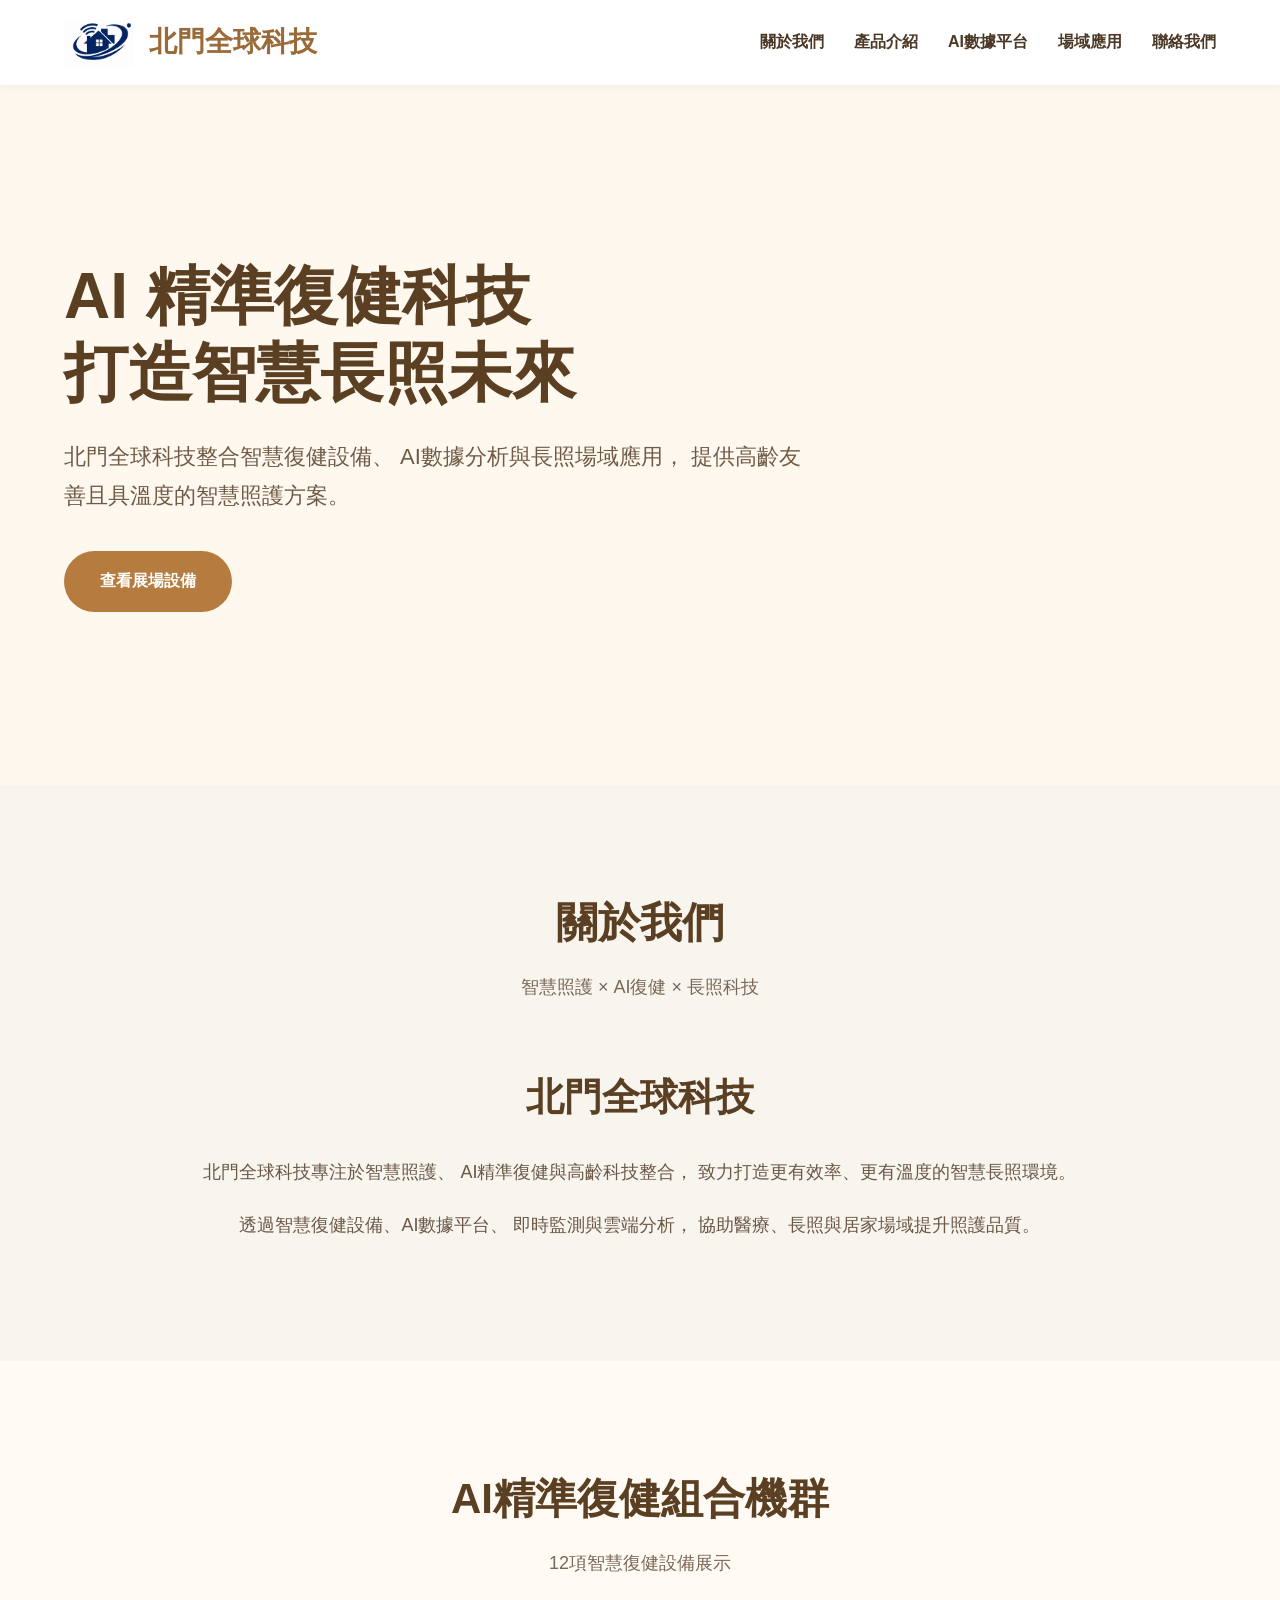
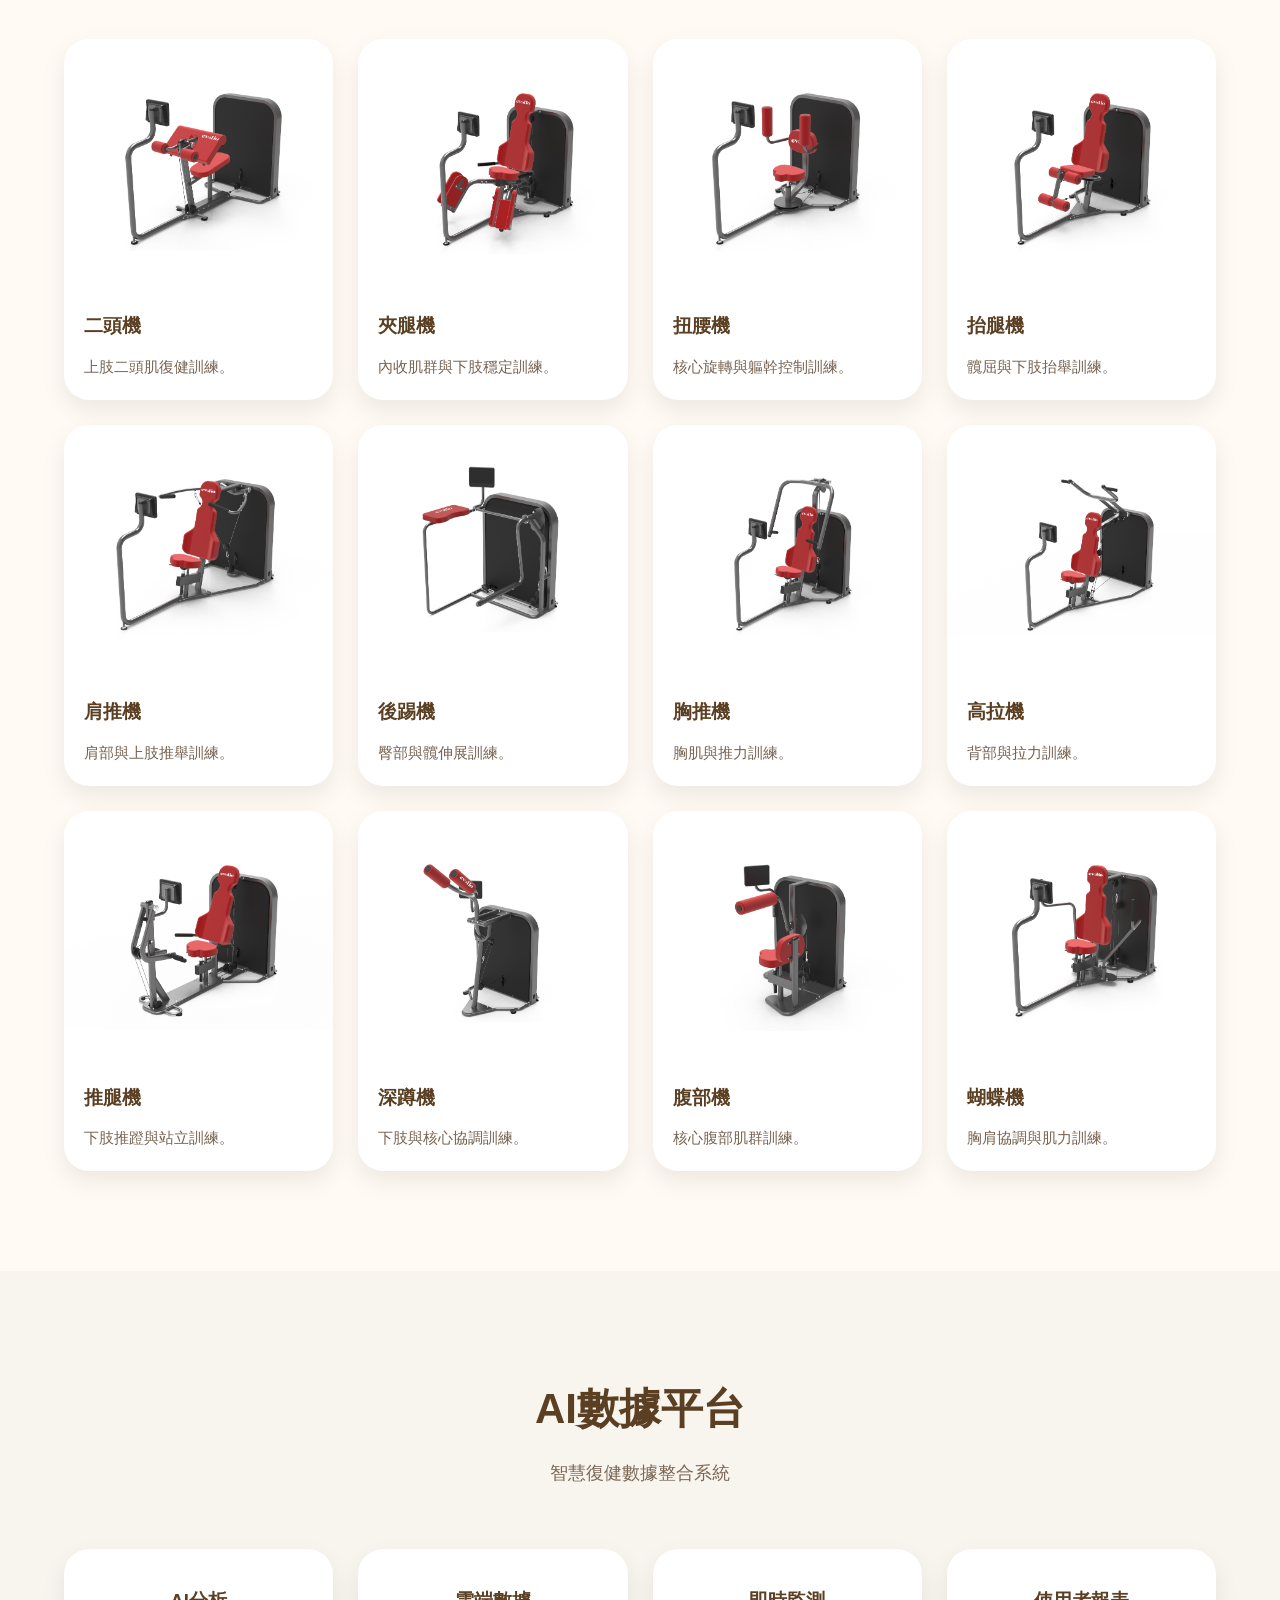
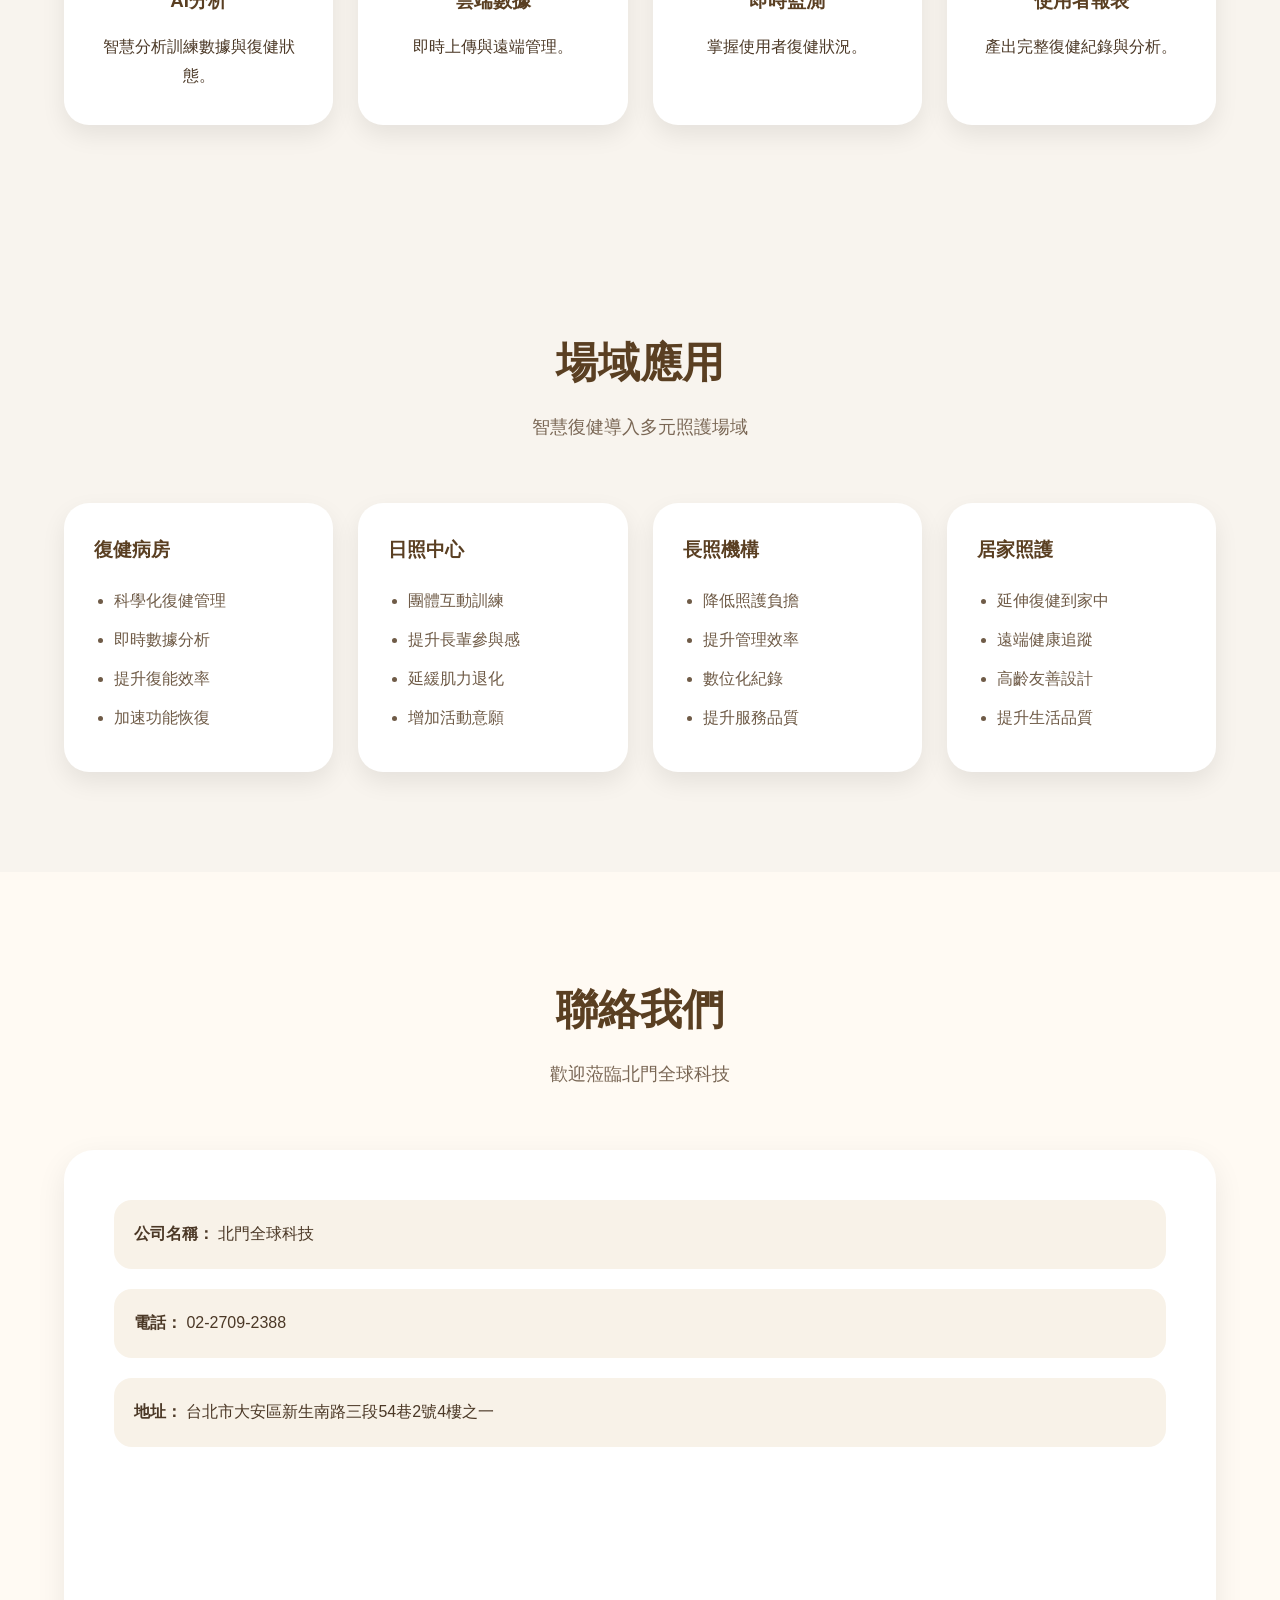
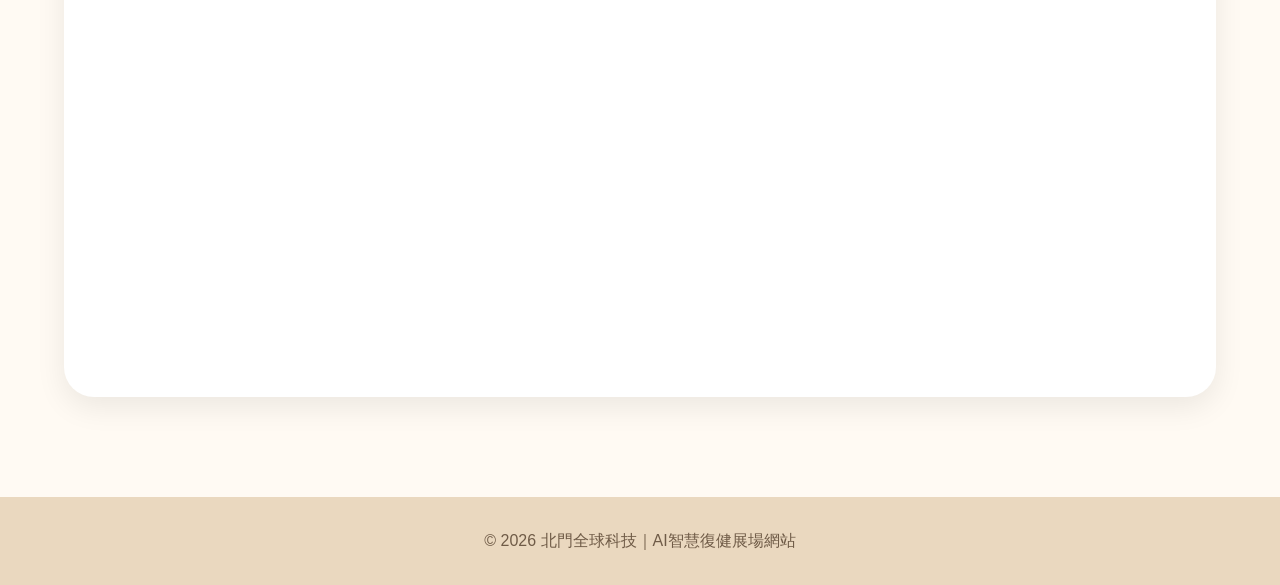
==== index.html @ 701a946b "first website upload" ====
<!DOCTYPE html>
<html lang="zh-Hant">
<head>
  <meta charset="UTF-8">
  <meta name="viewport" content="width=device-width, initial-scale=1.0">

  <title>北門全球科技｜AI精準復健展場網站</title>

  <style>

    *{
      margin:0;
      padding:0;
      box-sizing:border-box;
    }

    body{
      font-family:"Microsoft JhengHei",sans-serif;
      background:#f8f4ee;
      color:#4b3826;
      line-height:1.8;
    }

    a{
      text-decoration:none;
      color:inherit;
    }

    img{
      max-width:100%;
      display:block;
    }

    .container{
      width:90%;
      max-width:1300px;
      margin:auto;
    }

    /* navbar */

    header{
      background:white;
      position:sticky;
      top:0;
      z-index:999;
      box-shadow:0 2px 10px rgba(0,0,0,0.05);
    }

    .navbar{
      height:85px;
      display:flex;
      justify-content:space-between;
      align-items:center;
    }

    .logo-wrap{
      display:flex;
      align-items:center;
      gap:15px;
    }

    .logo-img{
      width:70px;
      height:auto;
    }

    .logo-text{
      font-size:28px;
      font-weight:bold;
      color:#9a6b38;
    }

    nav{
      display:flex;
      gap:30px;
    }

    nav a{
      font-weight:600;
      transition:0.3s;
    }

    nav a:hover{
      color:#c38b4b;
    }

    /* hero */

    .hero{
      background:
      linear-gradient(
        rgba(255,248,238,0.95),
        rgba(255,248,238,0.95)
      );
      min-height:700px;
      display:flex;
      align-items:center;
    }

    .hero-content{
      max-width:750px;
    }

    .hero h1{
      font-size:64px;
      line-height:1.2;
      margin-bottom:25px;
      color:#5a3f22;
    }

    .hero p{
      font-size:22px;
      color:#6f5b47;
      margin-bottom:35px;
    }

    .btn{
      display:inline-block;
      padding:16px 36px;
      border:none;
      border-radius:999px;
      background:#b67b3f;
      color:white;
      font-size:16px;
      font-weight:bold;
      cursor:pointer;
      transition:0.3s;
    }

    .btn:hover{
      background:#9c6630;
      transform:translateY(-3px);
    }

    /* section */

    section{
      padding:100px 0;
    }

    .section-title{
      text-align:center;
      margin-bottom:60px;
    }

    .section-title h2{
      font-size:42px;
      margin-bottom:10px;
      color:#5a3f22;
    }

    .section-title p{
      color:#7a6755;
      font-size:18px;
    }

    /* about */

    .about-grid{
      display:grid;
      grid-template-columns:1fr;
      gap:50px;
      align-items:center;
    }

    .about-content{
      max-width:900px;
      margin:auto;
      text-align:center;
    }

    .about-content h3{
      font-size:38px;
      margin-bottom:25px;
      color:#5a3f22;
    }

    .about-content p{
      font-size:18px;
      color:#6b5847;
      margin-bottom:20px;
    }

    /* products */

    .products{
      background:#fffaf3;
    }

    .product-grid{
      display:grid;
      grid-template-columns:repeat(4,1fr);
      gap:25px;
    }

    .card{
      background:white;
      border-radius:25px;
      overflow:hidden;
      box-shadow:0 10px 25px rgba(0,0,0,0.08);
      transition:0.3s;
    }

    .card:hover{
      transform:translateY(-8px);
    }

    .card-img{
      height:250px;
      background-size:contain;
      background-repeat:no-repeat;
      background-position:center;
      background-color:white;
    }

    .card-body{
      padding:20px;
    }

    .card-body h3{
      margin-bottom:10px;
      color:#5a3f22;
    }

    .card-body p{
      color:#766351;
      font-size:15px;
    }

    /* platform */

    .platform-grid{
      display:grid;
      grid-template-columns:repeat(4,1fr);
      gap:25px;
    }

    .platform-card{
      background:white;
      border-radius:25px;
      padding:35px;
      text-align:center;
      box-shadow:0 10px 25px rgba(0,0,0,0.08);
    }

    .platform-card h3{
      margin-bottom:15px;
      color:#5a3f22;
    }

    /* scene */

    .scene-grid{
      display:grid;
      grid-template-columns:repeat(4,1fr);
      gap:25px;
    }

    .scene-card{
      background:white;
      border-radius:25px;
      padding:30px;
      box-shadow:0 10px 25px rgba(0,0,0,0.08);
    }

    .scene-card h3{
      margin-bottom:20px;
      color:#5a3f22;
    }

    .scene-card ul{
      padding-left:20px;
    }

    .scene-card li{
      margin-bottom:10px;
      color:#6f5b47;
    }

    /* contact */

    .contact{
      background:#fffaf3;
    }

    .contact-box{
      background:white;
      border-radius:30px;
      padding:50px;
      box-shadow:0 10px 30px rgba(0,0,0,0.08);
    }

    .contact-grid{
      display:grid;
      grid-template-columns:1fr 1fr;
      gap:40px;
    }

    .info-item{
      margin-bottom:20px;
      padding:20px;
      border-radius:18px;
      background:#f8f2e8;
    }

    form{
      display:flex;
      flex-direction:column;
      gap:18px;
    }

    input,
    textarea{
      padding:16px;
      border:none;
      border-radius:16px;
      background:#f6f1e8;
      font-size:16px;
    }

    textarea{
      min-height:140px;
      resize:none;
    }

    footer{
      background:#ead8bf;
      padding:30px;
      text-align:center;
      color:#6f5b47;
    }

    /* responsive */

    @media(max-width:1100px){

      .product-grid,
      .platform-grid,
      .scene-grid{
        grid-template-columns:repeat(2,1fr);
      }

      .contact-grid{
        grid-template-columns:1fr;
      }

    }

    @media(max-width:768px){

      nav{
        display:none;
      }

      .hero h1{
        font-size:42px;
      }

      .product-grid,
      .platform-grid,
      .scene-grid{
        grid-template-columns:1fr;
      }

      section{
        padding:70px 0;
      }

    }

  </style>
</head>

<body>

  <!-- navbar -->

  <header>

    <div class="container navbar">

      <div class="logo-wrap">

        <img src="images/logo.jpg" class="logo-img">

        <div class="logo-text">
          北門全球科技
        </div>

      </div>

      <nav>
        <a href="#about">關於我們</a>
        <a href="#products">產品介紹</a>
        <a href="#platform">AI數據平台</a>
        <a href="#scene">場域應用</a>
        <a href="#contact">聯絡我們</a>
      </nav>

    </div>

  </header>

  <!-- hero -->

  <section class="hero">

    <div class="container">

      <div class="hero-content">

        <h1>
          AI 精準復健科技<br>
          打造智慧長照未來
        </h1>

        <p>
          北門全球科技整合智慧復健設備、
          AI數據分析與長照場域應用，
          提供高齡友善且具溫度的智慧照護方案。
        </p>

        <a href="#products" class="btn">
          查看展場設備
        </a>

      </div>

    </div>

  </section>

  <!-- about -->

  <section id="about">

    <div class="container">

      <div class="section-title">
        <h2>關於我們</h2>
        <p>智慧照護 × AI復健 × 長照科技</p>
      </div>

      <div class="about-grid">

        <div class="about-content">

          <h3>北門全球科技</h3>

          <p>
            北門全球科技專注於智慧照護、
            AI精準復健與高齡科技整合，
            致力打造更有效率、更有溫度的智慧長照環境。
          </p>

          <p>
            透過智慧復健設備、AI數據平台、
            即時監測與雲端分析，
            協助醫療、長照與居家場域提升照護品質。
          </p>

        </div>

      </div>

    </div>

  </section>

  <!-- products -->

  <section class="products" id="products">

    <div class="container">

      <div class="section-title">
        <h2>AI精準復健組合機群</h2>
        <p>12項智慧復健設備展示</p>
      </div>

      <div class="product-grid">

        <div class="card">
          <div class="card-img" style="background-image:url('images/bicep.jpg')"></div>
          <div class="card-body">
            <h3>二頭機</h3>
            <p>上肢二頭肌復健訓練。</p>
          </div>
        </div>

        <div class="card">
          <div class="card-img" style="background-image:url('images/inner-leg.jpg')"></div>
          <div class="card-body">
            <h3>夾腿機</h3>
            <p>內收肌群與下肢穩定訓練。</p>
          </div>
        </div>

        <div class="card">
          <div class="card-img" style="background-image:url('images/twist.jpg')"></div>
          <div class="card-body">
            <h3>扭腰機</h3>
            <p>核心旋轉與軀幹控制訓練。</p>
          </div>
        </div>

        <div class="card">
          <div class="card-img" style="background-image:url('images/leg-raise.jpg')"></div>
          <div class="card-body">
            <h3>抬腿機</h3>
            <p>髖屈與下肢抬舉訓練。</p>
          </div>
        </div>

        <div class="card">
          <div class="card-img" style="background-image:url('images/shoulder.jpg')"></div>
          <div class="card-body">
            <h3>肩推機</h3>
            <p>肩部與上肢推舉訓練。</p>
          </div>
        </div>

        <div class="card">
          <div class="card-img" style="background-image:url('images/kickback.jpg')"></div>
          <div class="card-body">
            <h3>後踢機</h3>
            <p>臀部與髖伸展訓練。</p>
          </div>
        </div>

        <div class="card">
          <div class="card-img" style="background-image:url('images/chest.jpg')"></div>
          <div class="card-body">
            <h3>胸推機</h3>
            <p>胸肌與推力訓練。</p>
          </div>
        </div>

        <div class="card">
          <div class="card-img" style="background-image:url('images/lat-pull.jpg')"></div>
          <div class="card-body">
            <h3>高拉機</h3>
            <p>背部與拉力訓練。</p>
          </div>
        </div>

        <div class="card">
          <div class="card-img" style="background-image:url('images/leg-press.jpg')"></div>
          <div class="card-body">
            <h3>推腿機</h3>
            <p>下肢推蹬與站立訓練。</p>
          </div>
        </div>

        <div class="card">
          <div class="card-img" style="background-image:url('images/squat.jpg')"></div>
          <div class="card-body">
            <h3>深蹲機</h3>
            <p>下肢與核心協調訓練。</p>
          </div>
        </div>

        <div class="card">
          <div class="card-img" style="background-image:url('images/abs.jpg')"></div>
          <div class="card-body">
            <h3>腹部機</h3>
            <p>核心腹部肌群訓練。</p>
          </div>
        </div>

        <div class="card">
          <div class="card-img" style="background-image:url('images/butterfly.jpg')"></div>
          <div class="card-body">
            <h3>蝴蝶機</h3>
            <p>胸肩協調與肌力訓練。</p>
          </div>
        </div>

      </div>

    </div>

  </section>

  <!-- platform -->

  <section id="platform">

    <div class="container">

      <div class="section-title">
        <h2>AI數據平台</h2>
        <p>智慧復健數據整合系統</p>
      </div>

      <div class="platform-grid">

        <div class="platform-card">
          <h3>AI分析</h3>
          <p>智慧分析訓練數據與復健狀態。</p>
        </div>

        <div class="platform-card">
          <h3>雲端數據</h3>
          <p>即時上傳與遠端管理。</p>
        </div>

        <div class="platform-card">
          <h3>即時監測</h3>
          <p>掌握使用者復健狀況。</p>
        </div>

        <div class="platform-card">
          <h3>使用者報表</h3>
          <p>產出完整復健紀錄與分析。</p>
        </div>

      </div>

    </div>

  </section>

  <!-- scene -->

  <section id="scene">

    <div class="container">

      <div class="section-title">
        <h2>場域應用</h2>
        <p>智慧復健導入多元照護場域</p>
      </div>

      <div class="scene-grid">

        <div class="scene-card">

          <h3>復健病房</h3>

          <ul>
            <li>科學化復健管理</li>
            <li>即時數據分析</li>
            <li>提升復能效率</li>
            <li>加速功能恢復</li>
          </ul>

        </div>

        <div class="scene-card">

          <h3>日照中心</h3>

          <ul>
            <li>團體互動訓練</li>
            <li>提升長輩參與感</li>
            <li>延緩肌力退化</li>
            <li>增加活動意願</li>
          </ul>

        </div>

        <div class="scene-card">

          <h3>長照機構</h3>

          <ul>
            <li>降低照護負擔</li>
            <li>提升管理效率</li>
            <li>數位化紀錄</li>
            <li>提升服務品質</li>
          </ul>

        </div>

        <div class="scene-card">

          <h3>居家照護</h3>

          <ul>
            <li>延伸復健到家中</li>
            <li>遠端健康追蹤</li>
            <li>高齡友善設計</li>
            <li>提升生活品質</li>
          </ul>

        </div>

      </div>

    </div>

  </section>

  <!-- contact -->

  <!-- contact -->

<section class="contact" id="contact">

  <div class="container">

    <div class="section-title">
      <h2>聯絡我們</h2>
      <p>歡迎蒞臨北門全球科技</p>
    </div>

    <div class="contact-box">

      <div style="margin-bottom:40px;">

        <div class="info-item">
          <strong>公司名稱：</strong>
          北門全球科技
        </div>

        <div class="info-item">
          <strong>電話：</strong>
          02-2709-2388
        </div>

        <div class="info-item">
          <strong>地址：</strong>
          台北市大安區新生南路三段54巷2號4樓之一
        </div>

      </div>

      <!-- Google Map -->

      <div style="border-radius:25px; overflow:hidden;">

        <iframe
          src="https://www.google.com/maps?q=台北市大安區新生南路三段54巷2號4樓之一&output=embed"
          width="100%"
          height="450"
          style="border:0;"
          allowfullscreen=""
          loading="lazy">
        </iframe>

      </div>

    </div>

  </div>

</section>

  <footer>
    © 2026 北門全球科技｜AI智慧復健展場網站
  </footer>

</body>
</html>
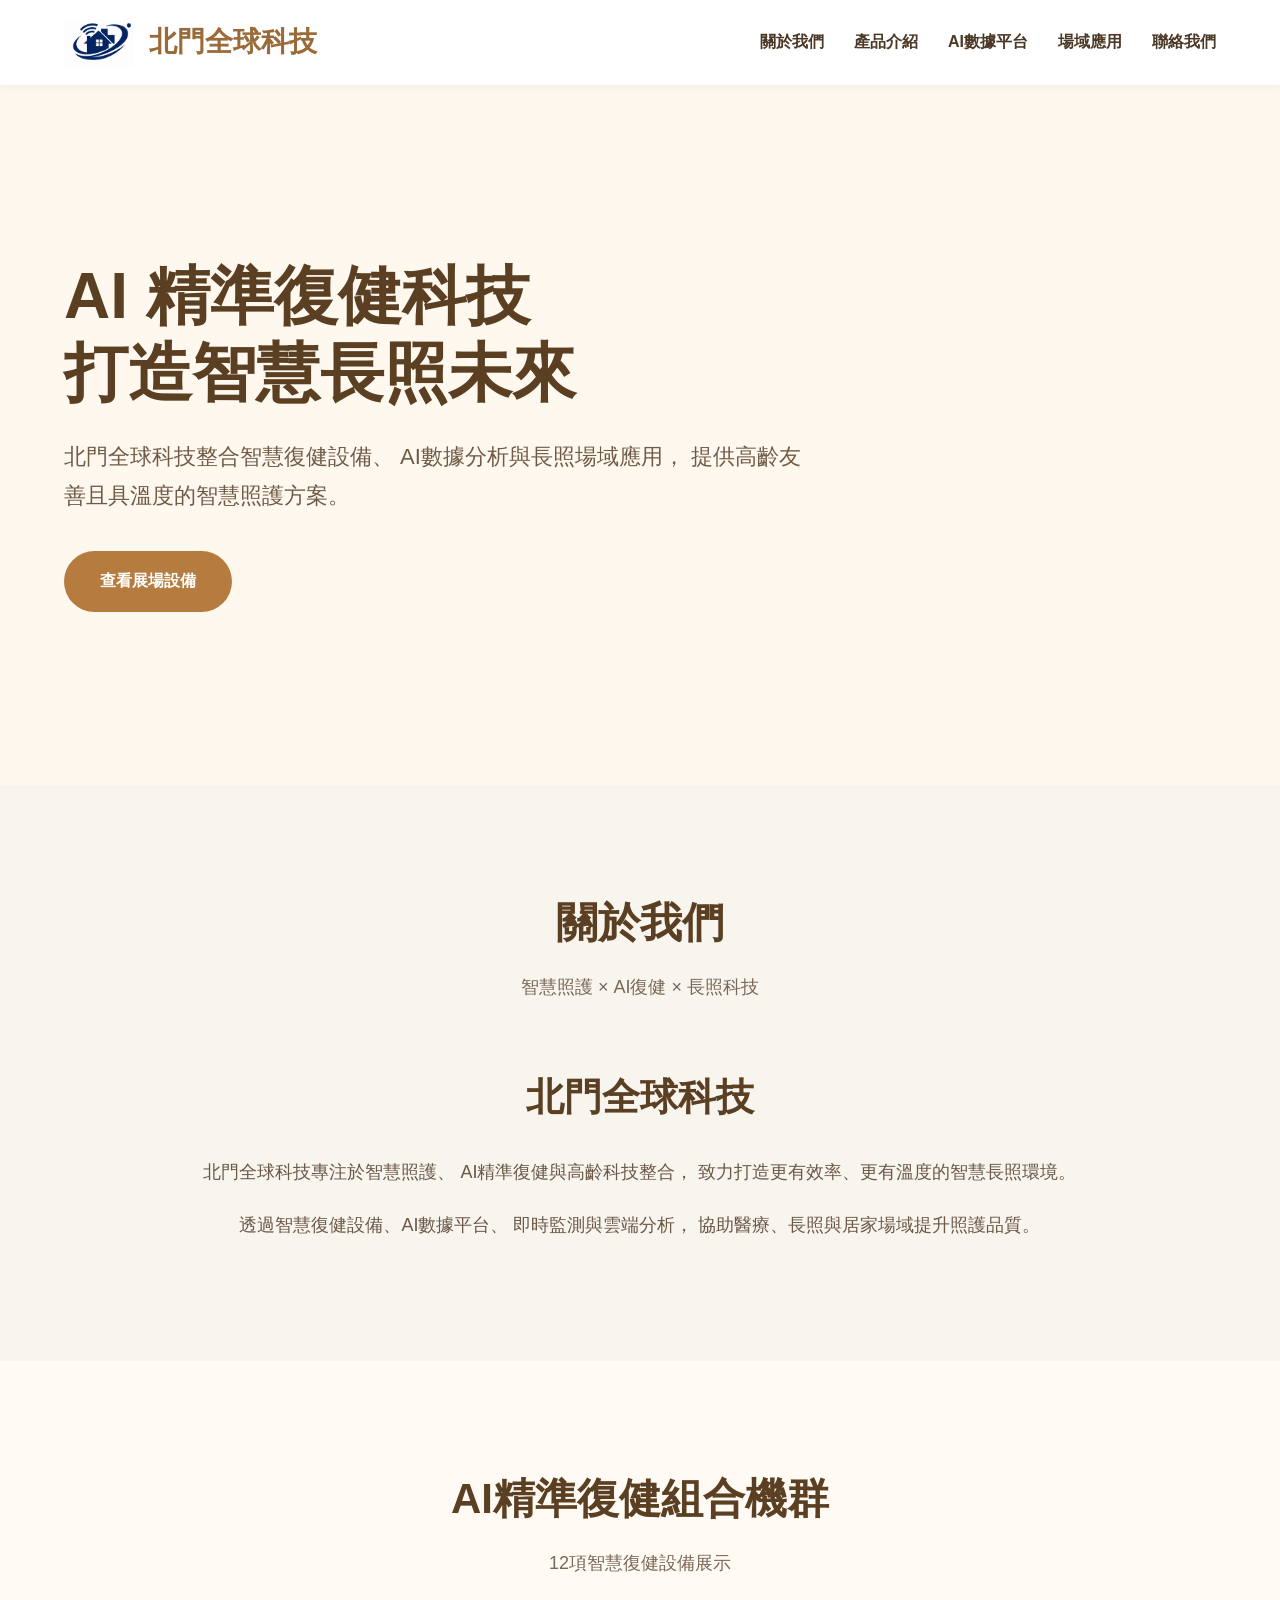
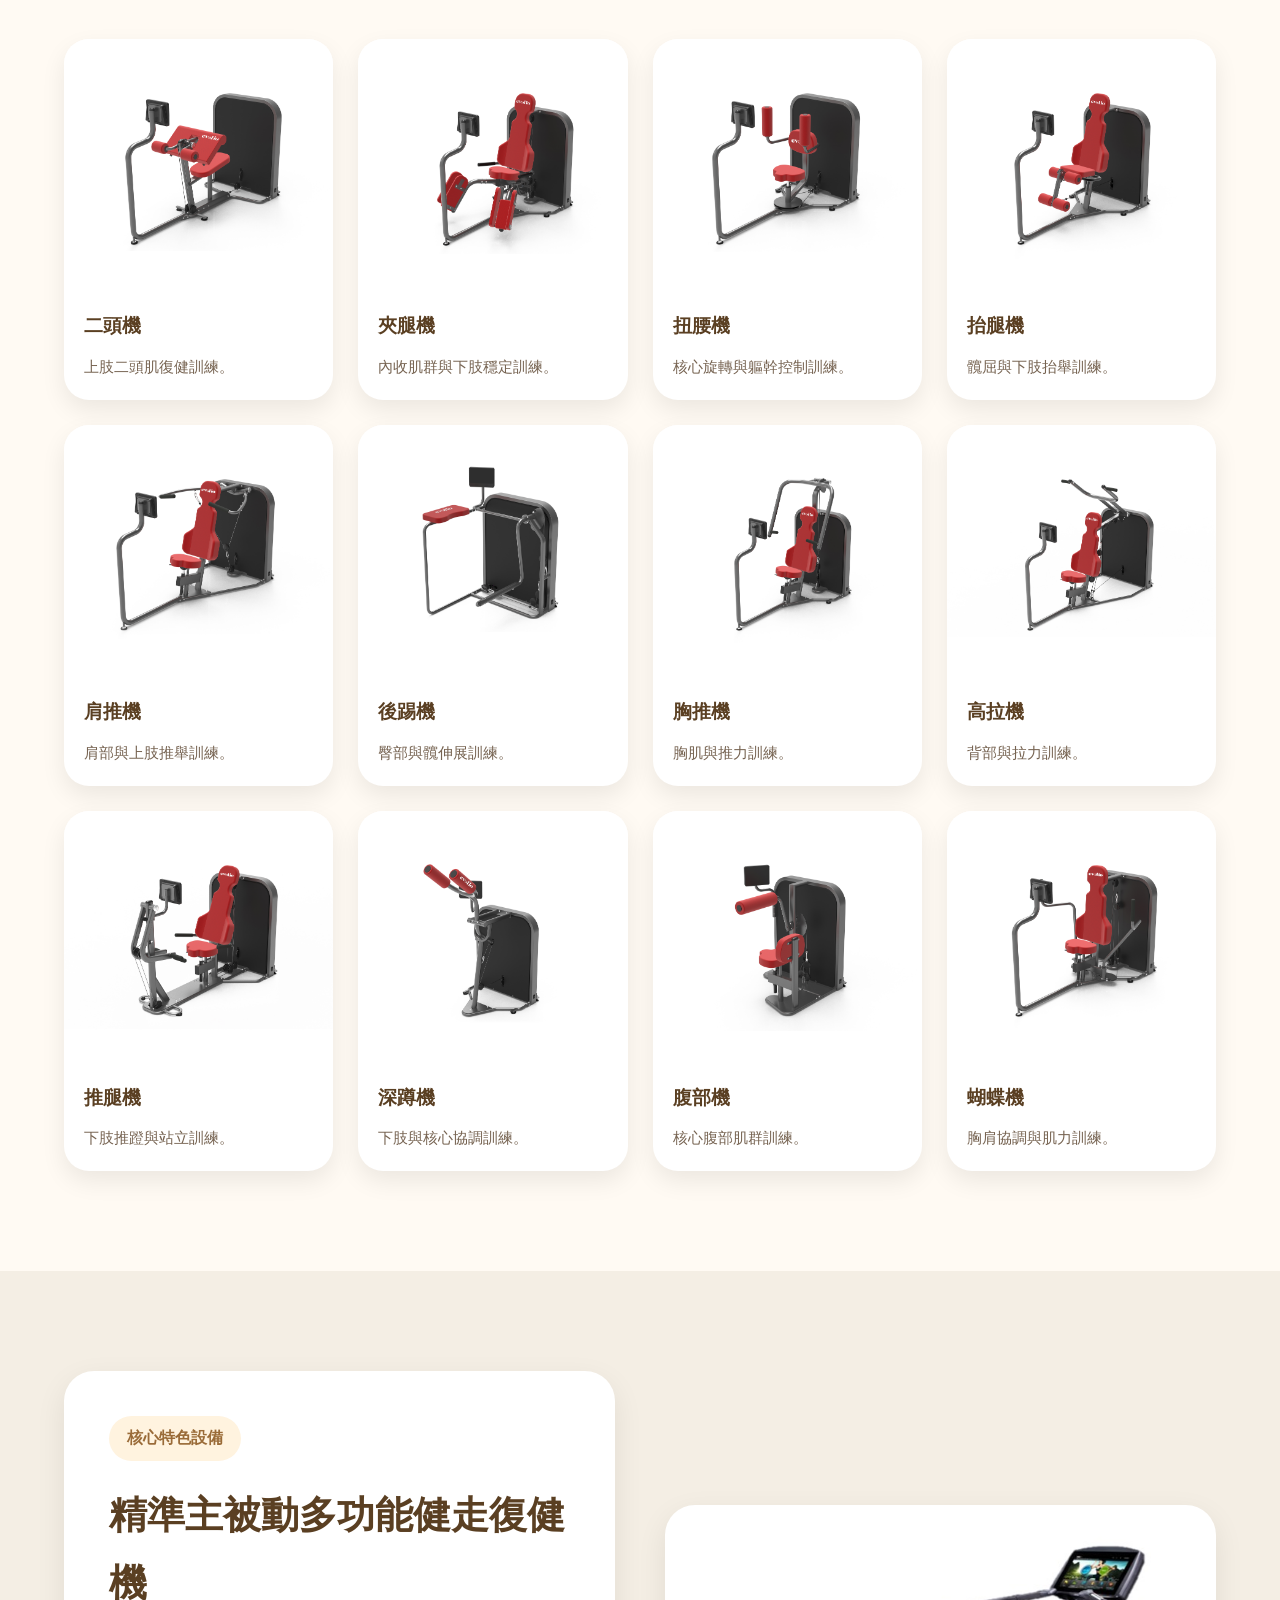
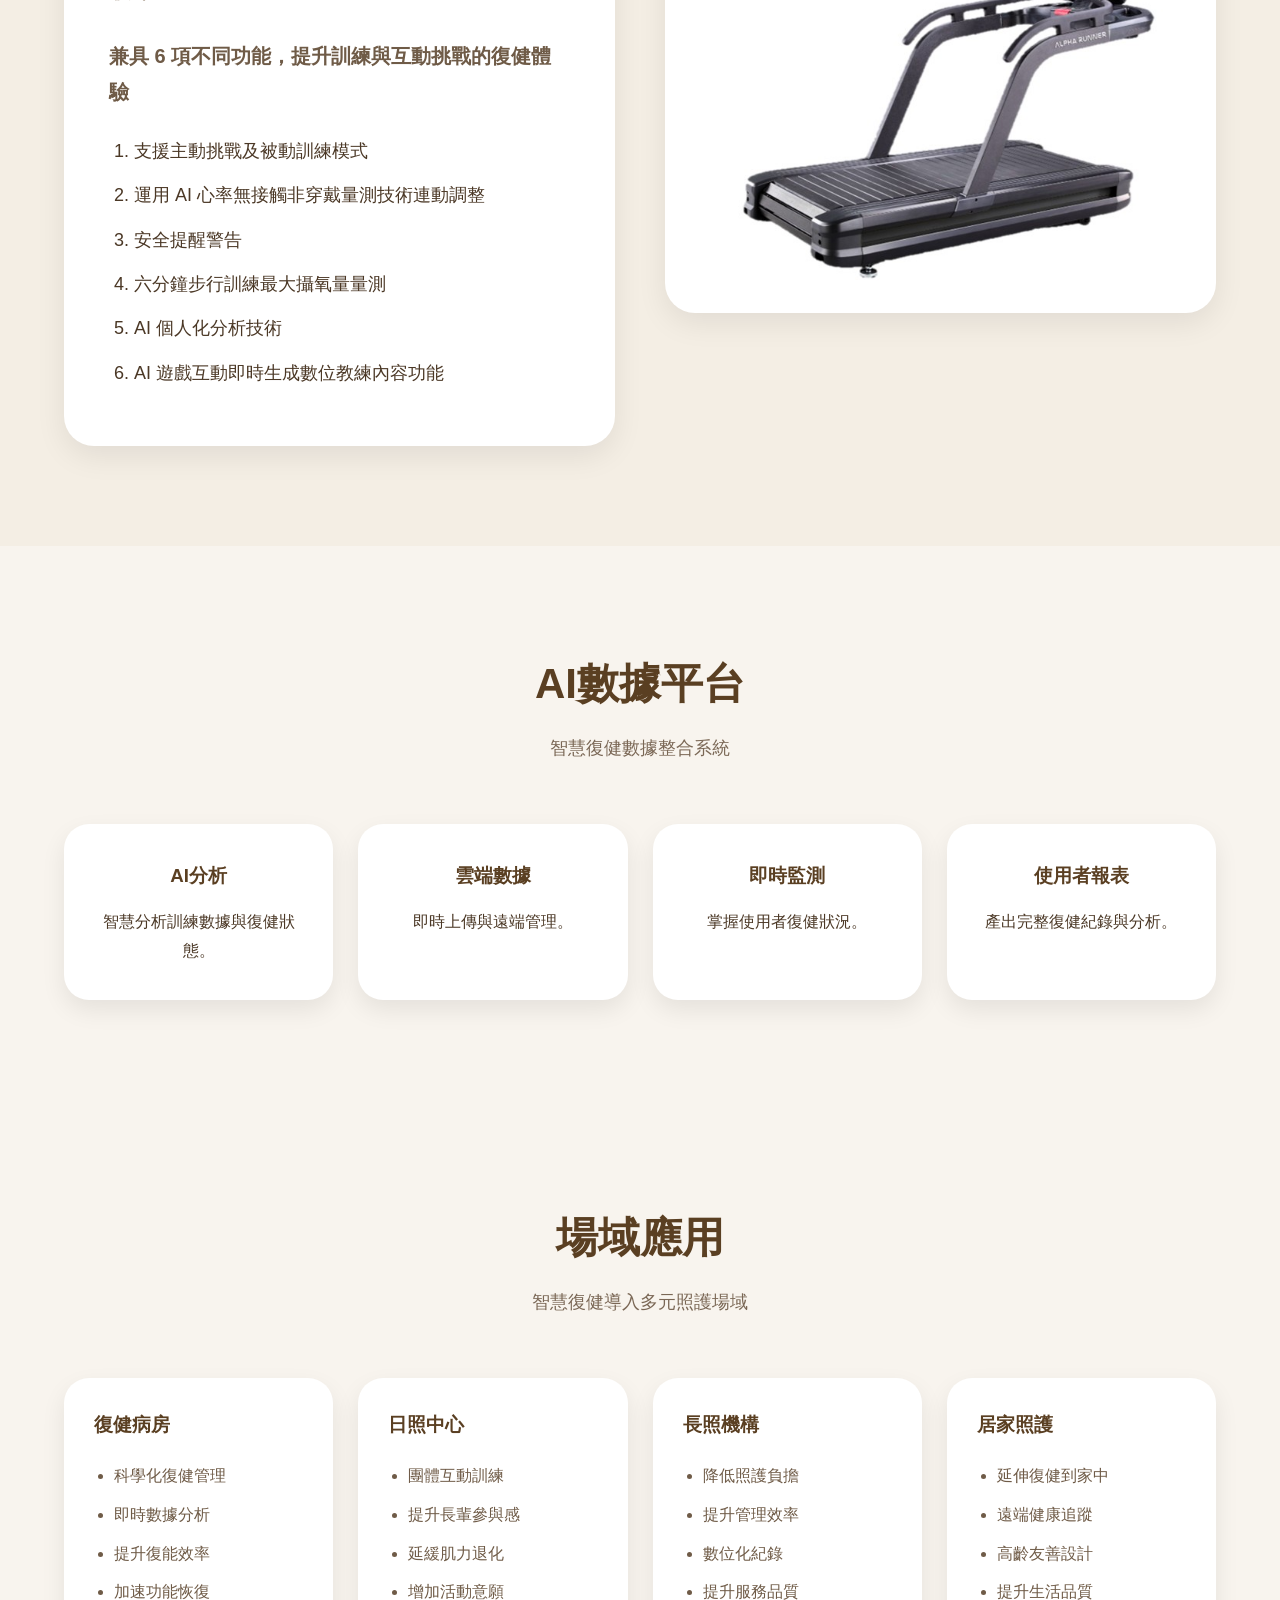
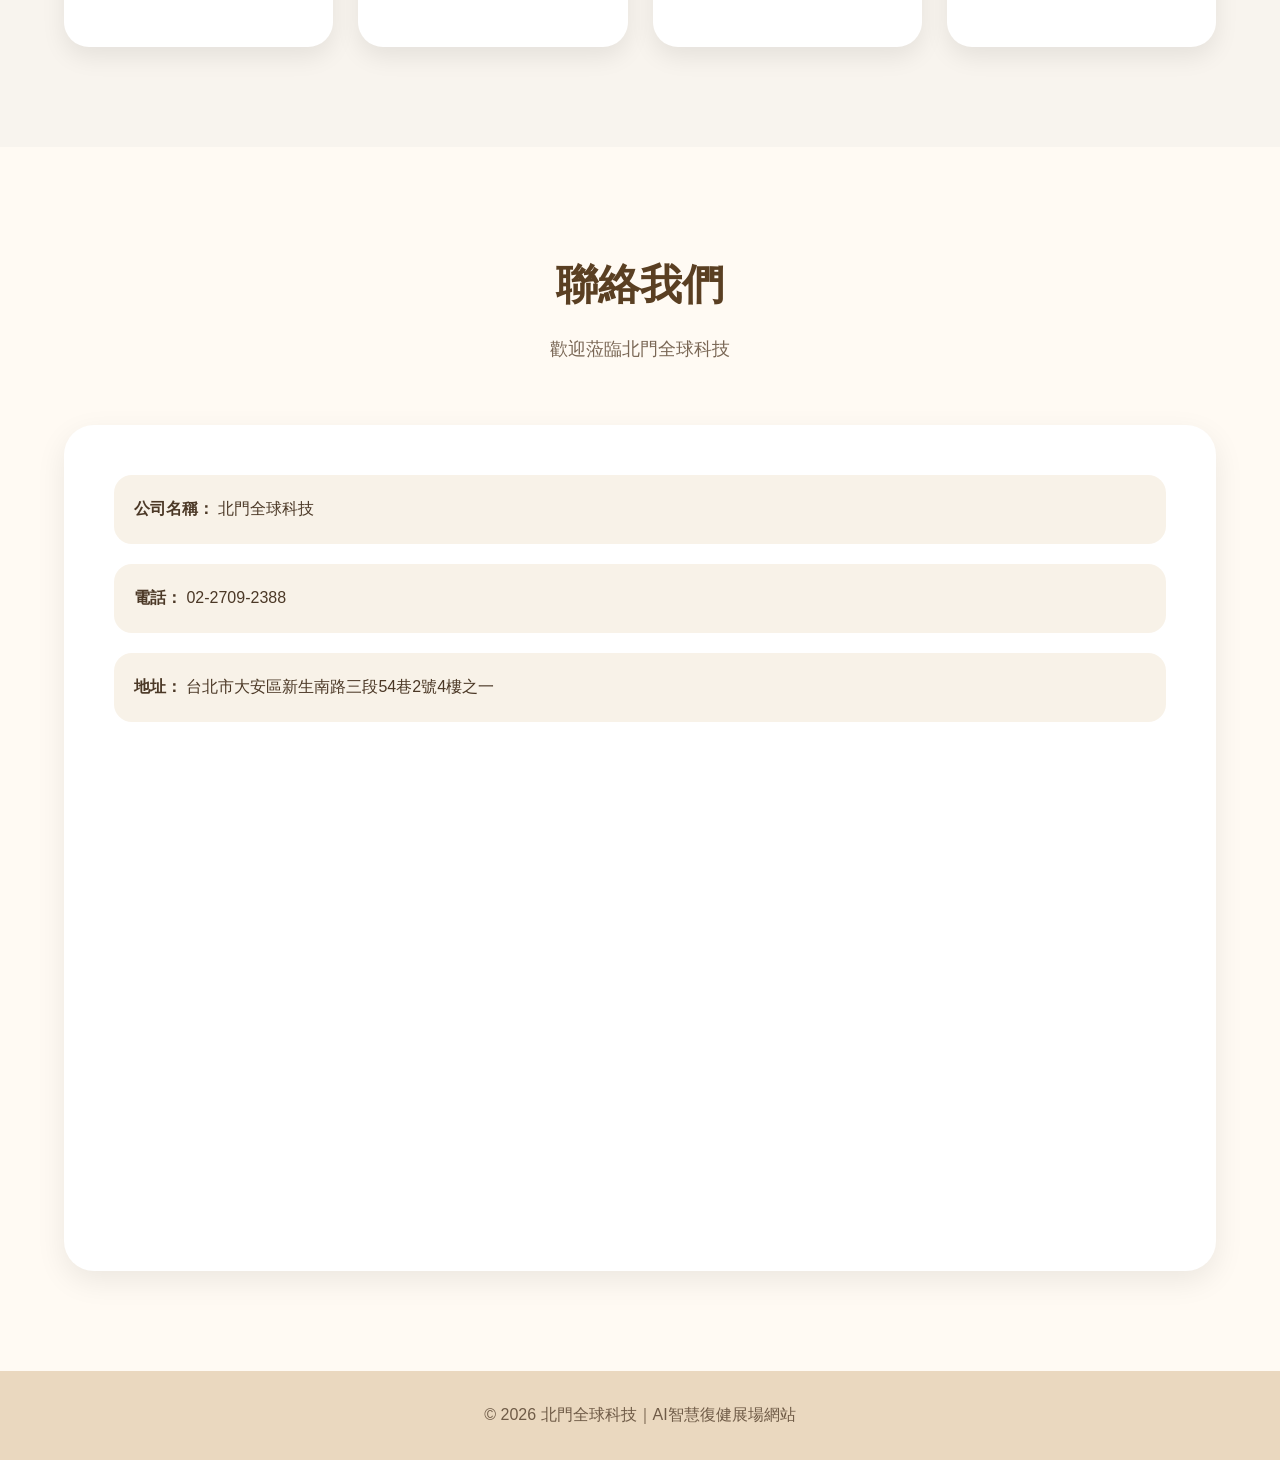
==== commit c3bcf67c: "add walking machine section" ====
--- a/index.html
+++ b/index.html
@@ -330,6 +330,76 @@
       text-align:center;
       color:#6f5b47;
     }
+    /* walking machine */
+
+.walking-machine{
+  background:#f4eee4;
+}
+
+.walking-grid{
+  display:grid;
+  grid-template-columns:1fr 1fr;
+  gap:50px;
+  align-items:center;
+}
+
+.walking-content{
+  background:white;
+  border-radius:30px;
+  padding:45px;
+  box-shadow:0 10px 30px rgba(0,0,0,0.08);
+}
+
+.small-title{
+  display:inline-block;
+  background:#fff3df;
+  color:#9a6b38;
+  padding:8px 18px;
+  border-radius:999px;
+  font-weight:bold;
+  margin-bottom:20px;
+}
+
+.walking-content h2{
+  font-size:38px;
+  color:#5a3f22;
+  margin-bottom:20px;
+}
+
+.walking-subtitle{
+  font-size:20px;
+  color:#6f5b47;
+  margin-bottom:25px;
+  font-weight:bold;
+}
+
+.walking-content ol{
+  padding-left:25px;
+}
+
+.walking-content li{
+  margin-bottom:12px;
+  font-size:18px;
+  color:#4b3826;
+}
+
+.walking-image{
+  background:white;
+  border-radius:30px;
+  padding:30px;
+  box-shadow:0 10px 30px rgba(0,0,0,0.08);
+}
+
+.walking-image img{
+  width:100%;
+  object-fit:contain;
+}
+
+@media(max-width:1100px){
+  .walking-grid{
+    grid-template-columns:1fr;
+  }
+}
 
     /* responsive */
 
@@ -584,6 +654,53 @@
   </section>
 
   <!-- platform -->
+   <!-- walking machine -->
+
+<section class="walking-machine">
+
+  <div class="container">
+
+    <div class="walking-grid">
+
+      <div class="walking-content">
+
+        <p class="small-title">
+          核心特色設備
+        </p>
+
+        <h2>
+          精準主被動多功能健走復健機
+        </h2>
+
+        <p class="walking-subtitle">
+          兼具 6 項不同功能，提升訓練與互動挑戰的復健體驗
+        </p>
+
+        <ol>
+          <li>支援主動挑戰及被動訓練模式</li>
+          <li>運用 AI 心率無接觸非穿戴量測技術連動調整</li>
+          <li>安全提醒警告</li>
+          <li>六分鐘步行訓練最大攝氧量量測</li>
+          <li>AI 個人化分析技術</li>
+          <li>AI 遊戲互動即時生成數位教練內容功能</li>
+        </ol>
+
+      </div>
+
+      <div class="walking-image">
+
+        <img
+          src="images/walking-machine.jpg"
+          alt="精準主被動多功能健走復健機"
+        >
+
+      </div>
+
+    </div>
+
+  </div>
+
+</section>
 
   <section id="platform">
 
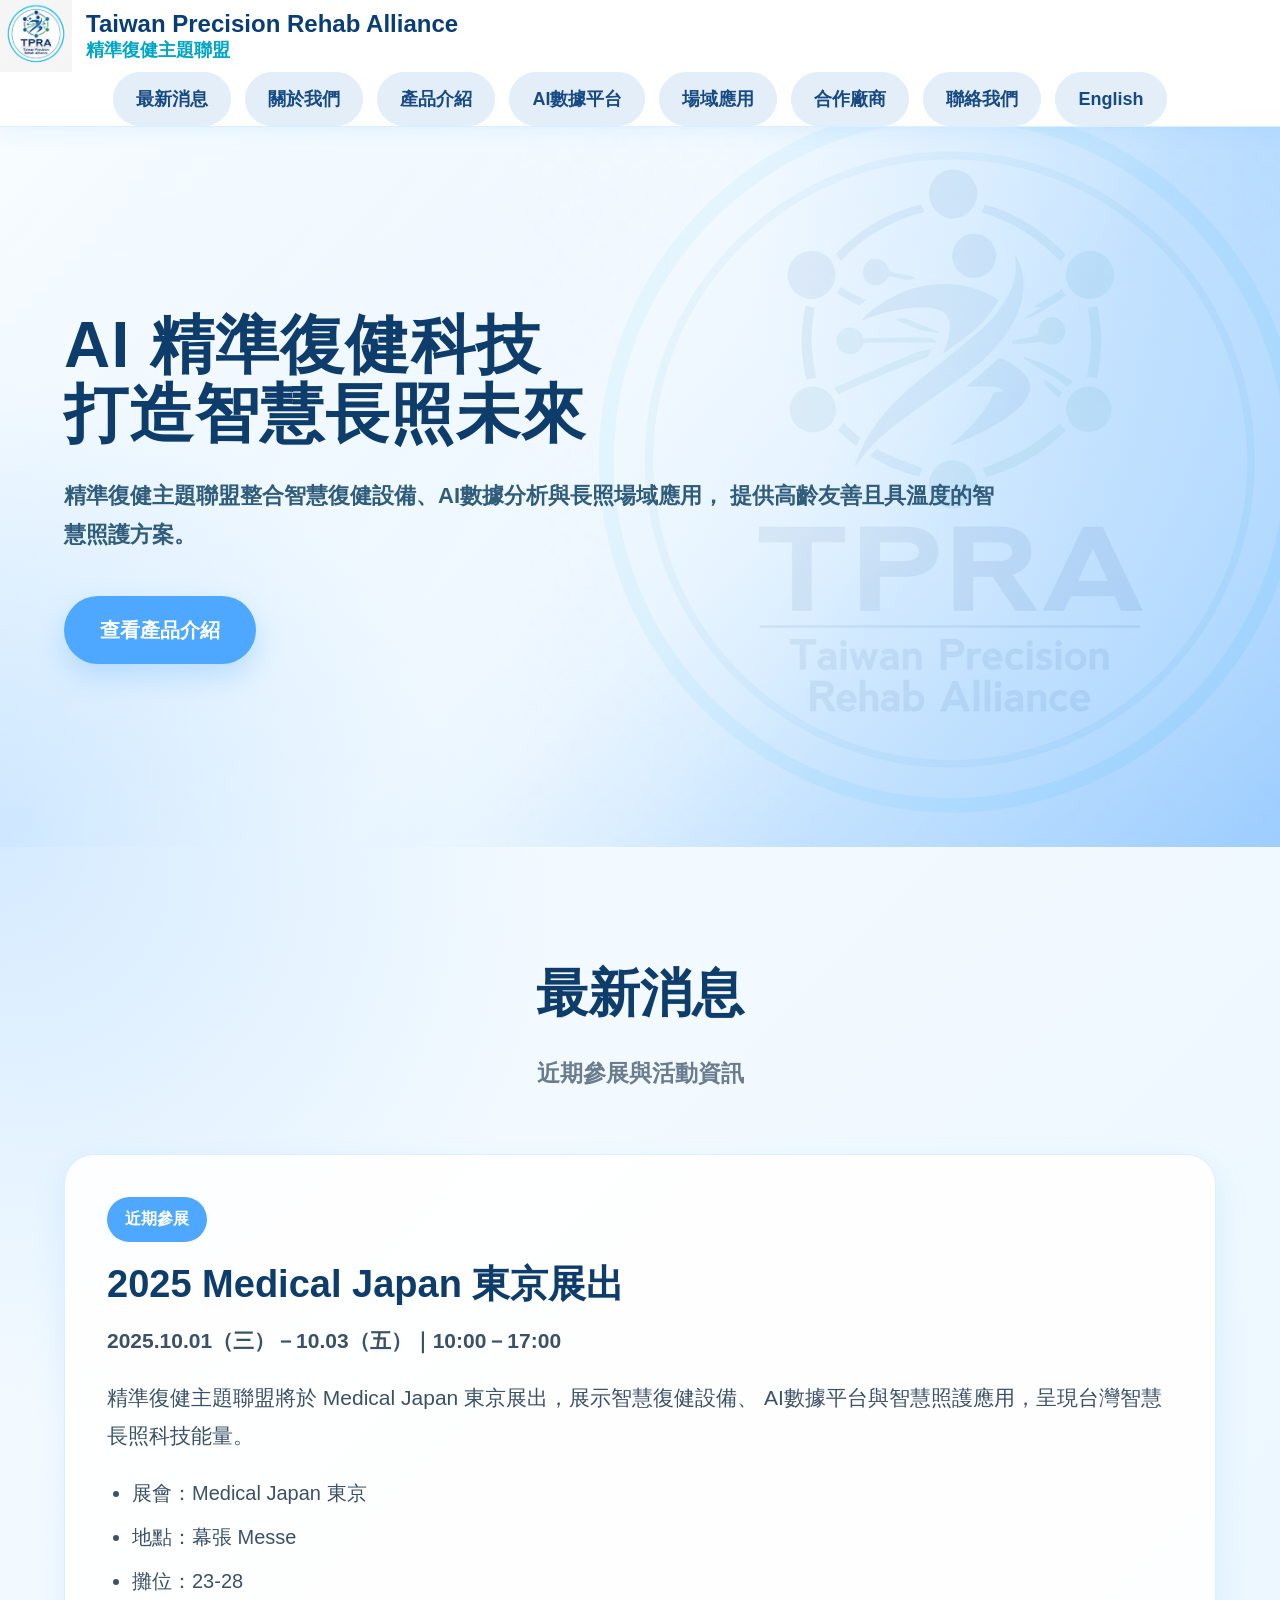
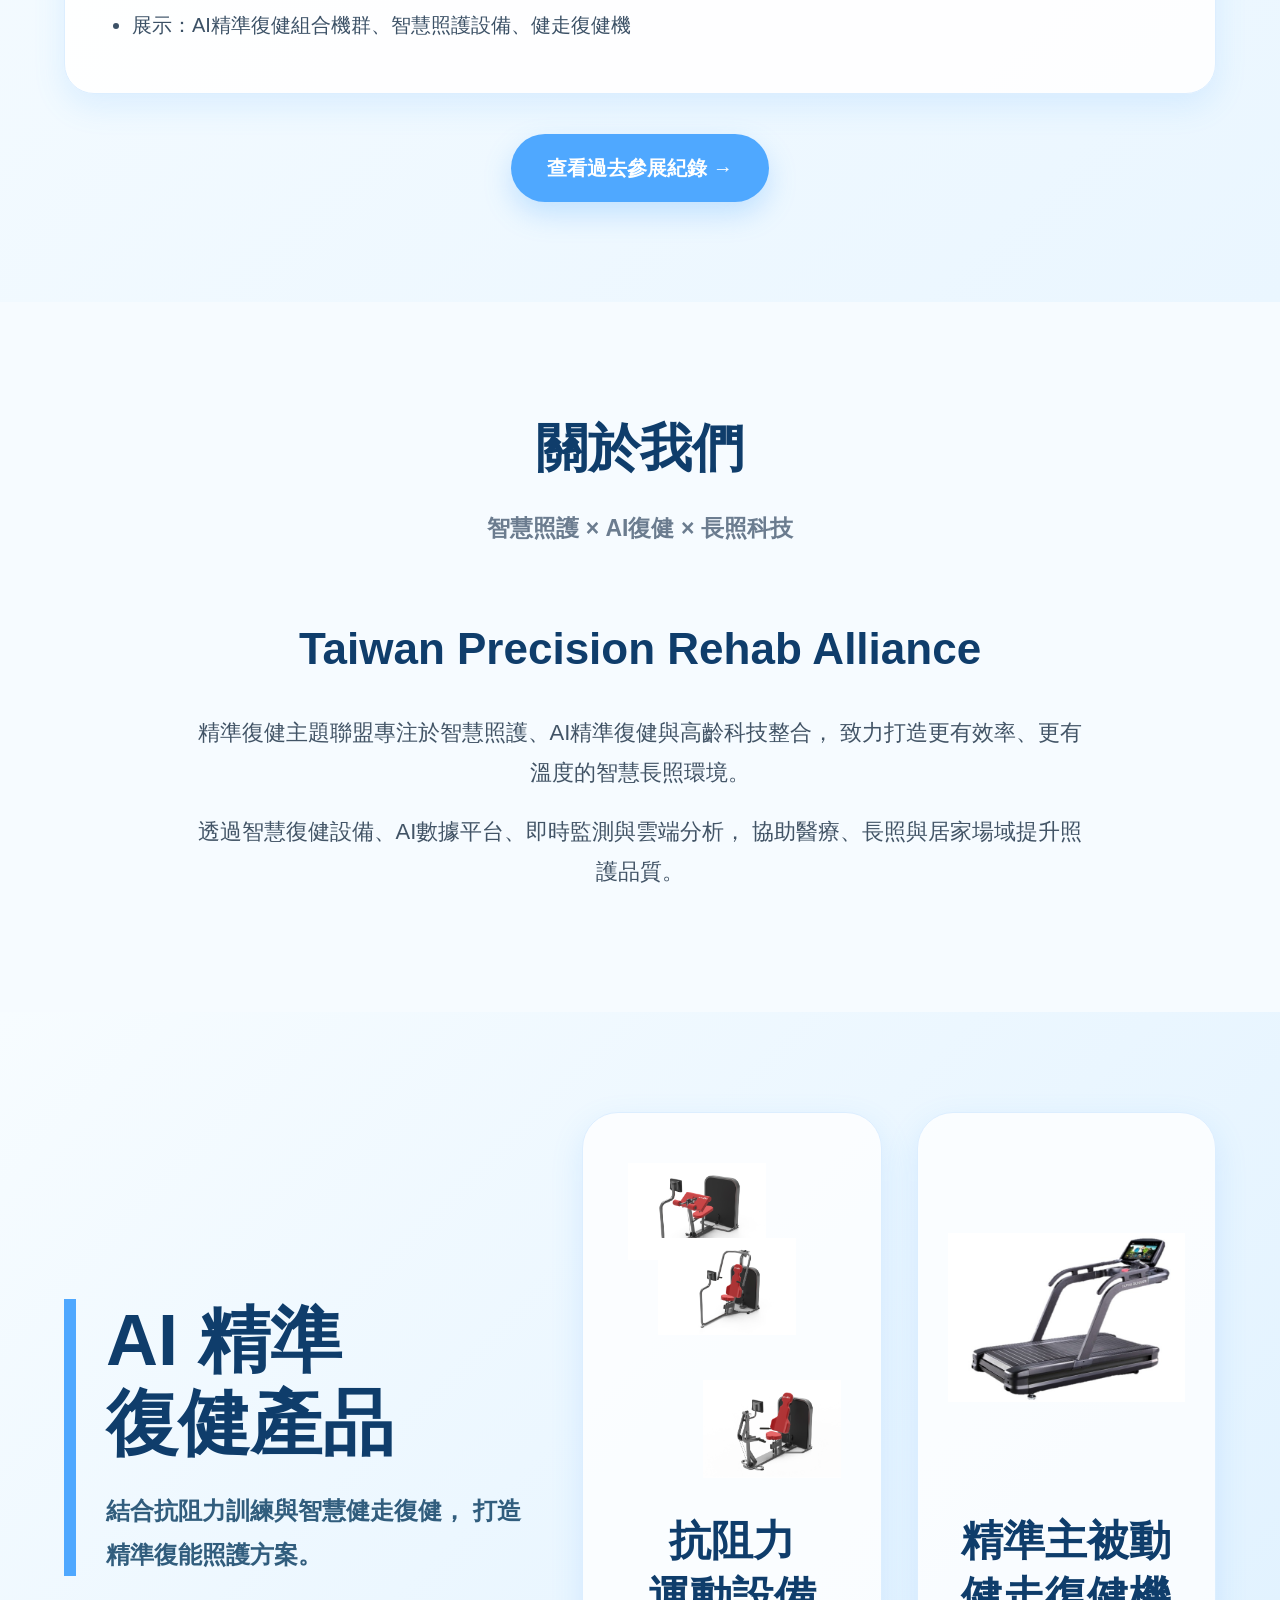
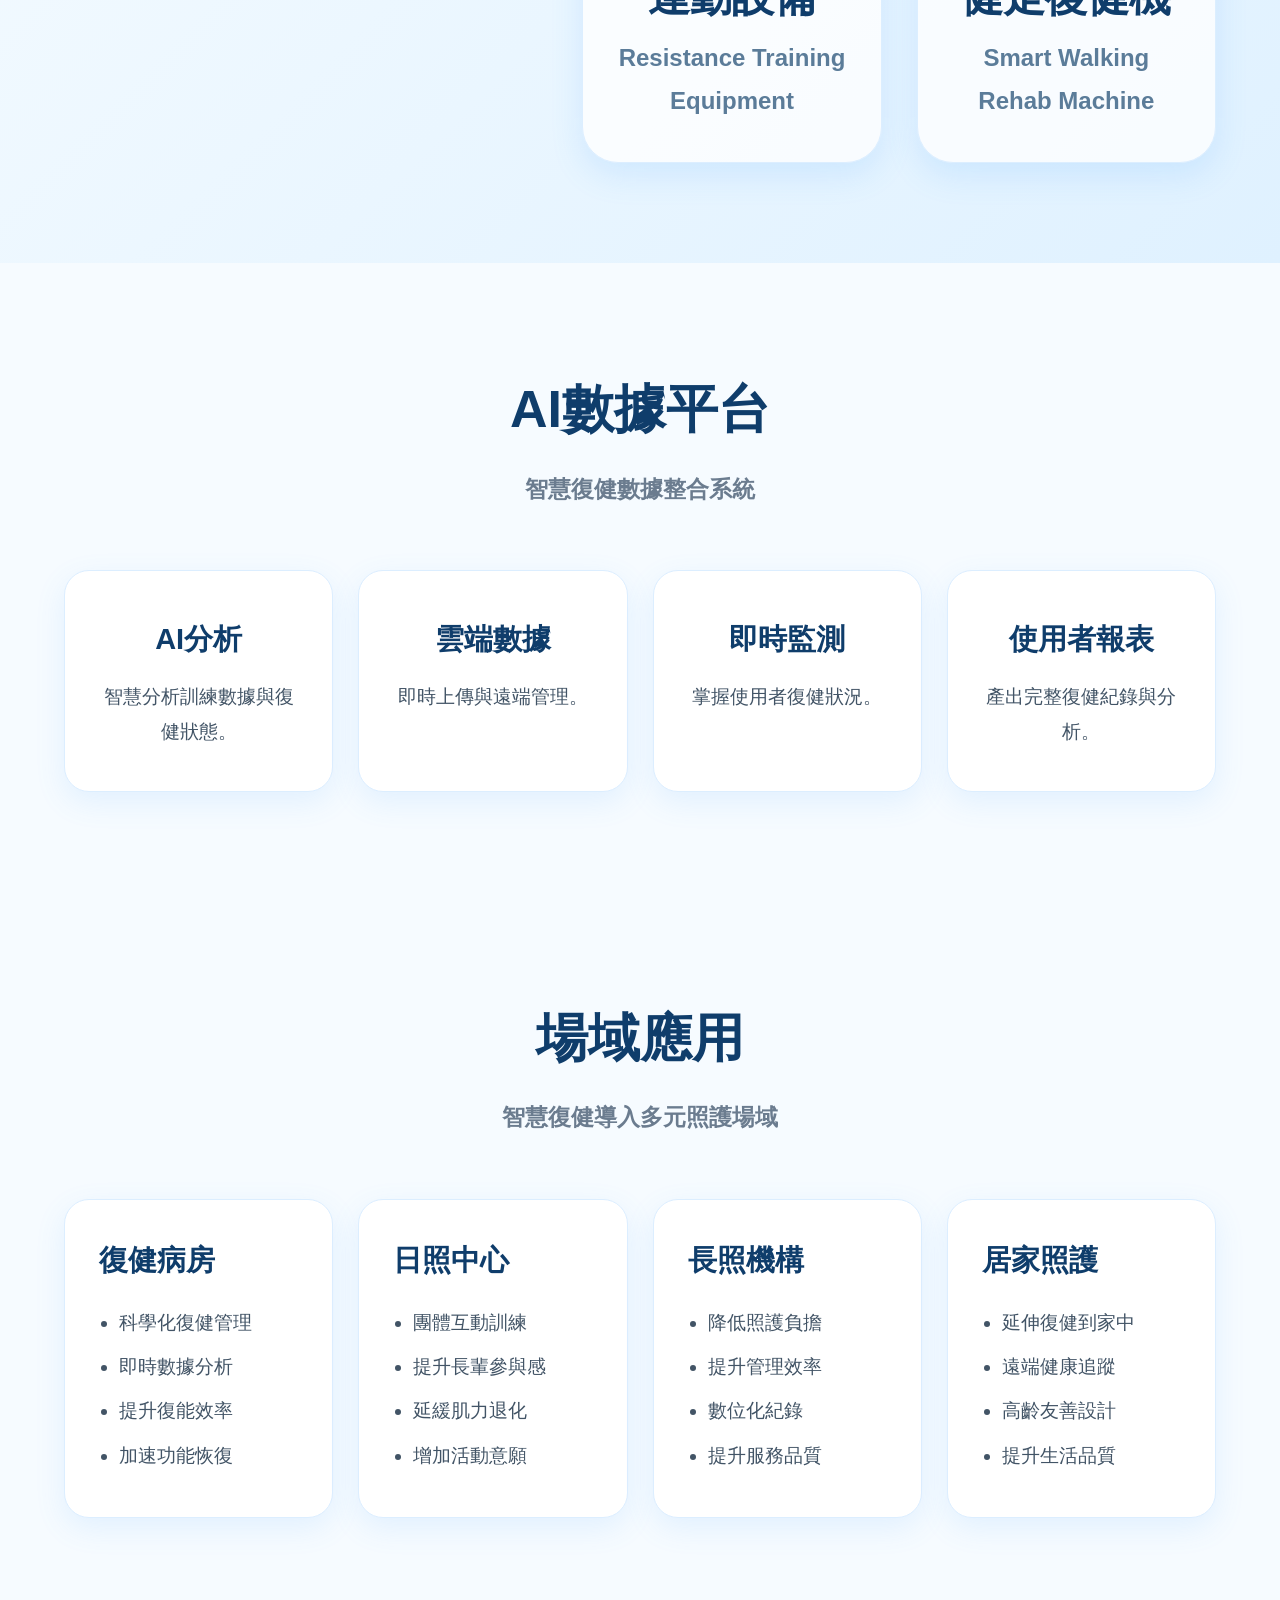
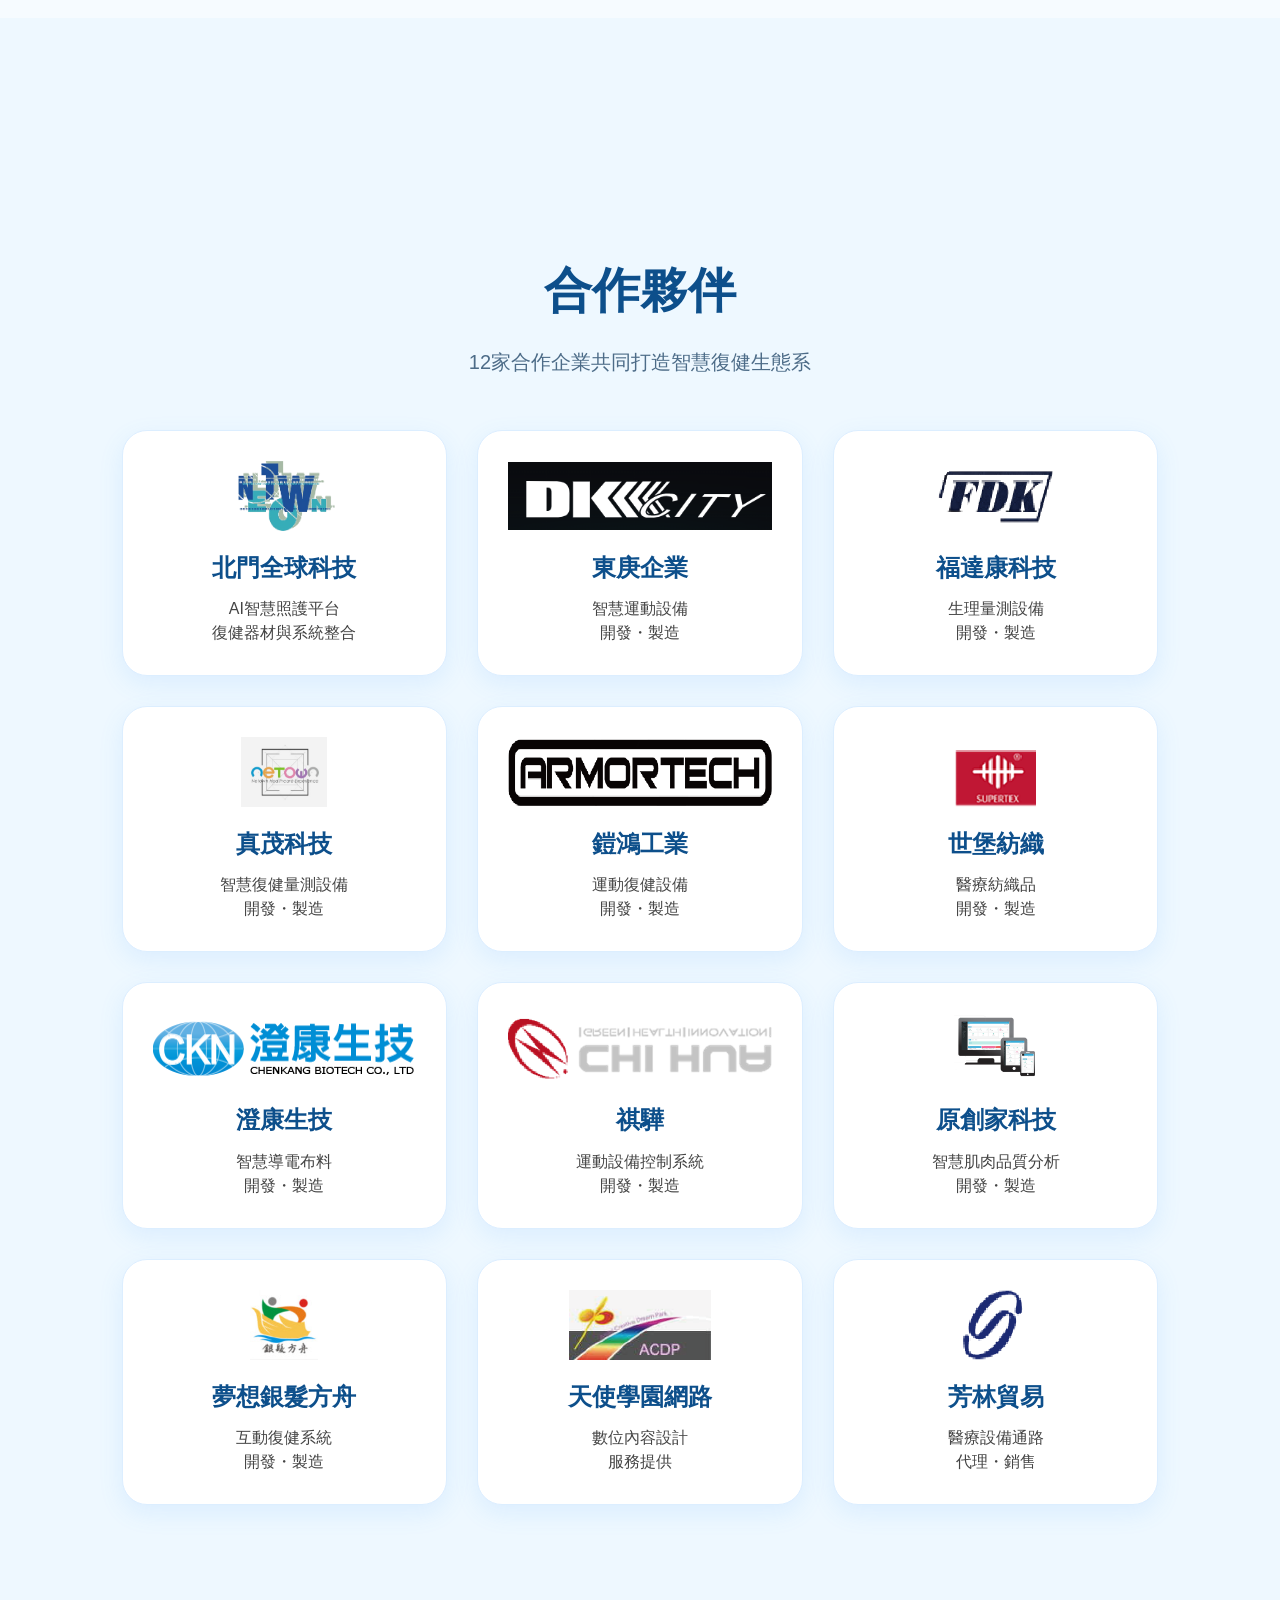
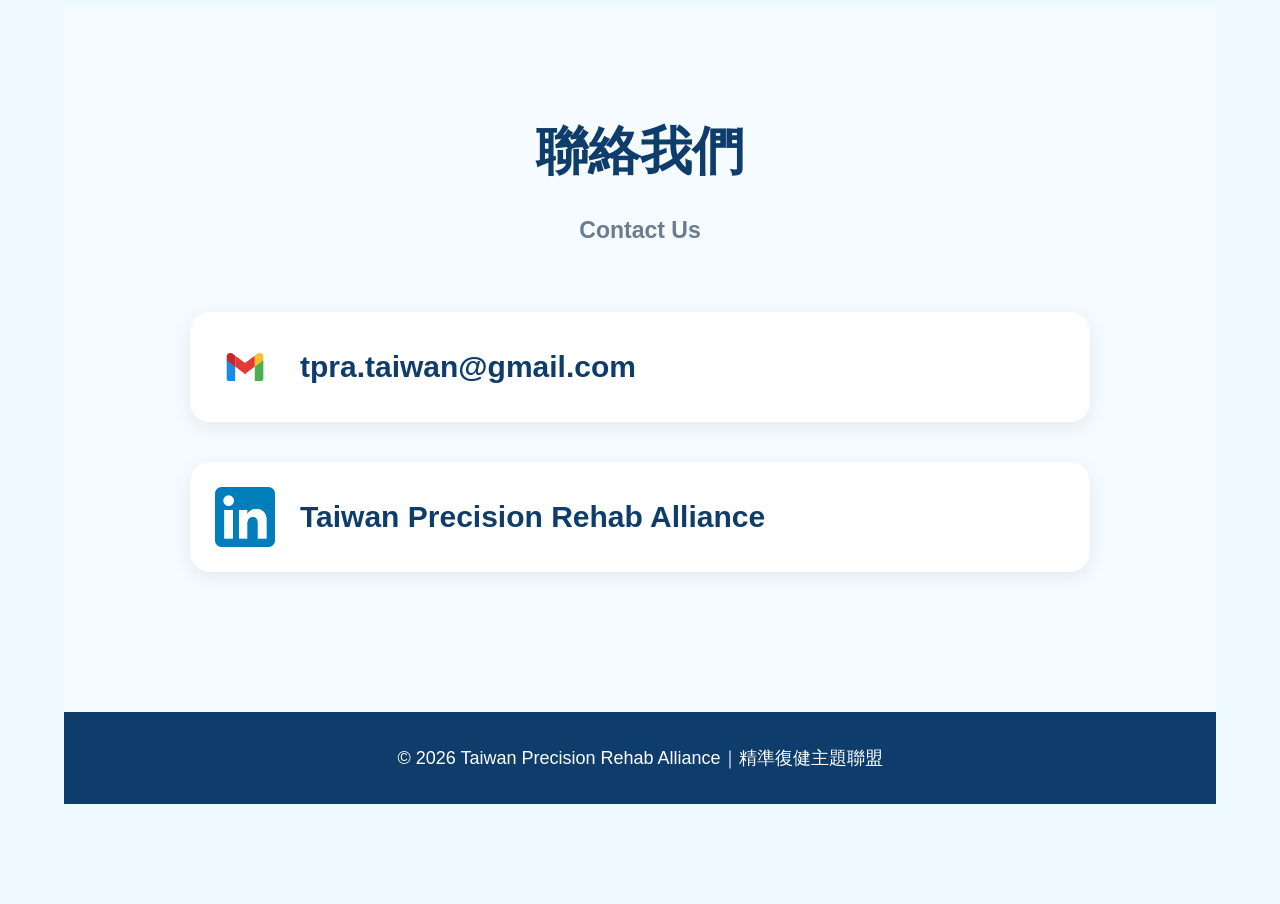
==== commit cb6464b3: "update English pages and contact section" ====
--- a/index.html
+++ b/index.html
@@ -3,709 +3,163 @@
 <head>
   <meta charset="UTF-8">
   <meta name="viewport" content="width=device-width, initial-scale=1.0">
-
-  <title>北門全球科技｜AI精準復健展場網站</title>
-
-  <style>
-
-    *{
-      margin:0;
-      padding:0;
-      box-sizing:border-box;
-    }
-
-    body{
-      font-family:"Microsoft JhengHei",sans-serif;
-      background:#f8f4ee;
-      color:#4b3826;
-      line-height:1.8;
-    }
-
-    a{
-      text-decoration:none;
-      color:inherit;
-    }
-
-    img{
-      max-width:100%;
-      display:block;
-    }
-
-    .container{
-      width:90%;
-      max-width:1300px;
-      margin:auto;
-    }
-
-    /* navbar */
-
-    header{
-      background:white;
-      position:sticky;
-      top:0;
-      z-index:999;
-      box-shadow:0 2px 10px rgba(0,0,0,0.05);
-    }
-
-    .navbar{
-      height:85px;
-      display:flex;
-      justify-content:space-between;
-      align-items:center;
-    }
-
-    .logo-wrap{
-      display:flex;
-      align-items:center;
-      gap:15px;
-    }
-
-    .logo-img{
-      width:70px;
-      height:auto;
-    }
-
-    .logo-text{
-      font-size:28px;
-      font-weight:bold;
-      color:#9a6b38;
-    }
-
-    nav{
-      display:flex;
-      gap:30px;
-    }
-
-    nav a{
-      font-weight:600;
-      transition:0.3s;
-    }
-
-    nav a:hover{
-      color:#c38b4b;
-    }
-
-    /* hero */
-
-    .hero{
-      background:
-      linear-gradient(
-        rgba(255,248,238,0.95),
-        rgba(255,248,238,0.95)
-      );
-      min-height:700px;
-      display:flex;
-      align-items:center;
-    }
-
-    .hero-content{
-      max-width:750px;
-    }
-
-    .hero h1{
-      font-size:64px;
-      line-height:1.2;
-      margin-bottom:25px;
-      color:#5a3f22;
-    }
-
-    .hero p{
-      font-size:22px;
-      color:#6f5b47;
-      margin-bottom:35px;
-    }
-
-    .btn{
-      display:inline-block;
-      padding:16px 36px;
-      border:none;
-      border-radius:999px;
-      background:#b67b3f;
-      color:white;
-      font-size:16px;
-      font-weight:bold;
-      cursor:pointer;
-      transition:0.3s;
-    }
-
-    .btn:hover{
-      background:#9c6630;
-      transform:translateY(-3px);
-    }
-
-    /* section */
-
-    section{
-      padding:100px 0;
-    }
-
-    .section-title{
-      text-align:center;
-      margin-bottom:60px;
-    }
-
-    .section-title h2{
-      font-size:42px;
-      margin-bottom:10px;
-      color:#5a3f22;
-    }
-
-    .section-title p{
-      color:#7a6755;
-      font-size:18px;
-    }
-
-    /* about */
-
-    .about-grid{
-      display:grid;
-      grid-template-columns:1fr;
-      gap:50px;
-      align-items:center;
-    }
-
-    .about-content{
-      max-width:900px;
-      margin:auto;
-      text-align:center;
-    }
-
-    .about-content h3{
-      font-size:38px;
-      margin-bottom:25px;
-      color:#5a3f22;
-    }
-
-    .about-content p{
-      font-size:18px;
-      color:#6b5847;
-      margin-bottom:20px;
-    }
-
-    /* products */
-
-    .products{
-      background:#fffaf3;
-    }
-
-    .product-grid{
-      display:grid;
-      grid-template-columns:repeat(4,1fr);
-      gap:25px;
-    }
-
-    .card{
-      background:white;
-      border-radius:25px;
-      overflow:hidden;
-      box-shadow:0 10px 25px rgba(0,0,0,0.08);
-      transition:0.3s;
-    }
-
-    .card:hover{
-      transform:translateY(-8px);
-    }
-
-    .card-img{
-      height:250px;
-      background-size:contain;
-      background-repeat:no-repeat;
-      background-position:center;
-      background-color:white;
-    }
-
-    .card-body{
-      padding:20px;
-    }
-
-    .card-body h3{
-      margin-bottom:10px;
-      color:#5a3f22;
-    }
-
-    .card-body p{
-      color:#766351;
-      font-size:15px;
-    }
-
-    /* platform */
-
-    .platform-grid{
-      display:grid;
-      grid-template-columns:repeat(4,1fr);
-      gap:25px;
-    }
-
-    .platform-card{
-      background:white;
-      border-radius:25px;
-      padding:35px;
-      text-align:center;
-      box-shadow:0 10px 25px rgba(0,0,0,0.08);
-    }
-
-    .platform-card h3{
-      margin-bottom:15px;
-      color:#5a3f22;
-    }
-
-    /* scene */
-
-    .scene-grid{
-      display:grid;
-      grid-template-columns:repeat(4,1fr);
-      gap:25px;
-    }
-
-    .scene-card{
-      background:white;
-      border-radius:25px;
-      padding:30px;
-      box-shadow:0 10px 25px rgba(0,0,0,0.08);
-    }
-
-    .scene-card h3{
-      margin-bottom:20px;
-      color:#5a3f22;
-    }
-
-    .scene-card ul{
-      padding-left:20px;
-    }
-
-    .scene-card li{
-      margin-bottom:10px;
-      color:#6f5b47;
-    }
-
-    /* contact */
-
-    .contact{
-      background:#fffaf3;
-    }
-
-    .contact-box{
-      background:white;
-      border-radius:30px;
-      padding:50px;
-      box-shadow:0 10px 30px rgba(0,0,0,0.08);
-    }
-
-    .contact-grid{
-      display:grid;
-      grid-template-columns:1fr 1fr;
-      gap:40px;
-    }
-
-    .info-item{
-      margin-bottom:20px;
-      padding:20px;
-      border-radius:18px;
-      background:#f8f2e8;
-    }
-
-    form{
-      display:flex;
-      flex-direction:column;
-      gap:18px;
-    }
-
-    input,
-    textarea{
-      padding:16px;
-      border:none;
-      border-radius:16px;
-      background:#f6f1e8;
-      font-size:16px;
-    }
-
-    textarea{
-      min-height:140px;
-      resize:none;
-    }
-
-    footer{
-      background:#ead8bf;
-      padding:30px;
-      text-align:center;
-      color:#6f5b47;
-    }
-    /* walking machine */
-
-.walking-machine{
-  background:#f4eee4;
-}
-
-.walking-grid{
-  display:grid;
-  grid-template-columns:1fr 1fr;
-  gap:50px;
-  align-items:center;
-}
-
-.walking-content{
-  background:white;
-  border-radius:30px;
-  padding:45px;
-  box-shadow:0 10px 30px rgba(0,0,0,0.08);
-}
-
-.small-title{
-  display:inline-block;
-  background:#fff3df;
-  color:#9a6b38;
-  padding:8px 18px;
-  border-radius:999px;
-  font-weight:bold;
-  margin-bottom:20px;
-}
-
-.walking-content h2{
-  font-size:38px;
-  color:#5a3f22;
-  margin-bottom:20px;
-}
-
-.walking-subtitle{
-  font-size:20px;
-  color:#6f5b47;
-  margin-bottom:25px;
-  font-weight:bold;
-}
-
-.walking-content ol{
-  padding-left:25px;
-}
-
-.walking-content li{
-  margin-bottom:12px;
-  font-size:18px;
-  color:#4b3826;
-}
-
-.walking-image{
-  background:white;
-  border-radius:30px;
-  padding:30px;
-  box-shadow:0 10px 30px rgba(0,0,0,0.08);
-}
-
-.walking-image img{
-  width:100%;
-  object-fit:contain;
-}
-
-@media(max-width:1100px){
-  .walking-grid{
-    grid-template-columns:1fr;
-  }
-}
-
-    /* responsive */
-
-    @media(max-width:1100px){
-
-      .product-grid,
-      .platform-grid,
-      .scene-grid{
-        grid-template-columns:repeat(2,1fr);
-      }
-
-      .contact-grid{
-        grid-template-columns:1fr;
-      }
-
-    }
-
-    @media(max-width:768px){
-
-      nav{
-        display:none;
-      }
-
-      .hero h1{
-        font-size:42px;
-      }
-
-      .product-grid,
-      .platform-grid,
-      .scene-grid{
-        grid-template-columns:1fr;
-      }
-
-      section{
-        padding:70px 0;
-      }
-
-    }
-
-  </style>
+  <title>Taiwan Precision Rehab Alliance｜精準復健主題聯盟</title>
+  <link rel="stylesheet" href="style.css">
 </head>
 
 <body>
 
-  <!-- navbar -->
-
   <header>
-
-    <div class="container navbar">
-
-      <div class="logo-wrap">
-
-        <img src="images/logo.jpg" class="logo-img">
+      <a href="index.html" class="logo-wrap">
+
+        <img src="images/tpra-logo.png"
+            class="logo-img"
+            alt="Taiwan Precision Rehab Alliance Logo">
 
         <div class="logo-text">
-          北門全球科技
-        </div>
-
-      </div>
+          Taiwan Precision Rehab Alliance<br>
+          <span>精準復健主題聯盟</span>
+        </div>
+
+      </a>
 
       <nav>
+        <a href="#news">最新消息</a>
         <a href="#about">關於我們</a>
         <a href="#products">產品介紹</a>
         <a href="#platform">AI數據平台</a>
         <a href="#scene">場域應用</a>
+        <a href="#partners">合作廠商</a>
         <a href="#contact">聯絡我們</a>
+
+        <a href="en.html">English</a>
       </nav>
-
-    </div>
-
+    </div>
   </header>
 
-  <!-- hero -->
-
   <section class="hero">
-
-    <div class="container">
-
+    <div class="container">
       <div class="hero-content">
-
         <h1>
           AI 精準復健科技<br>
           打造智慧長照未來
         </h1>
 
         <p>
-          北門全球科技整合智慧復健設備、
-          AI數據分析與長照場域應用，
+          精準復健主題聯盟整合智慧復健設備、AI數據分析與長照場域應用，
           提供高齡友善且具溫度的智慧照護方案。
         </p>
 
-        <a href="#products" class="btn">
-          查看展場設備
-        </a>
-
-      </div>
-
-    </div>
-
-  </section>
-
-  <!-- about -->
+        <a href="#products" class="btn">查看產品介紹</a>
+      </div>
+    </div>
+  </section>
+
+  <section id="news" class="news">
+    <div class="container">
+
+      <div class="section-title">
+        <h2>最新消息</h2>
+        <p>近期參展與活動資訊</p>
+      </div>
+
+      <div class="news-card news-current">
+        <div class="news-tag">近期參展</div>
+
+        <h3>2025 Medical Japan 東京展出</h3>
+
+        <p class="news-date">
+          2025.10.01（三）－10.03（五）｜10:00－17:00
+        </p>
+
+        <p>
+          精準復健主題聯盟將於 Medical Japan 東京展出，展示智慧復健設備、
+          AI數據平台與智慧照護應用，呈現台灣智慧長照科技能量。
+        </p>
+
+        <ul>
+          <li>展會：Medical Japan 東京</li>
+          <li>地點：幕張 Messe</li>
+          <li>攤位：23-28</li>
+          <li>展示：AI精準復健組合機群、智慧照護設備、健走復健機</li>
+        </ul>
+      </div>
+
+      <div class="news-more">
+        <a href="past-news.html" class="btn">
+          查看過去參展紀錄 →
+        </a>
+      </div>
+
+    </div>
+  </section>
 
   <section id="about">
-
-    <div class="container">
-
+    <div class="container">
       <div class="section-title">
         <h2>關於我們</h2>
         <p>智慧照護 × AI復健 × 長照科技</p>
       </div>
 
-      <div class="about-grid">
-
-        <div class="about-content">
-
-          <h3>北門全球科技</h3>
-
-          <p>
-            北門全球科技專注於智慧照護、
-            AI精準復健與高齡科技整合，
-            致力打造更有效率、更有溫度的智慧長照環境。
-          </p>
-
-          <p>
-            透過智慧復健設備、AI數據平台、
-            即時監測與雲端分析，
-            協助醫療、長照與居家場域提升照護品質。
-          </p>
-
-        </div>
-
-      </div>
-
-    </div>
-
-  </section>
-
-  <!-- products -->
+      <div class="about-content">
+        <h3>Taiwan Precision Rehab Alliance</h3>
+
+        <p>
+          精準復健主題聯盟專注於智慧照護、AI精準復健與高齡科技整合，
+          致力打造更有效率、更有溫度的智慧長照環境。
+        </p>
+
+        <p>
+          透過智慧復健設備、AI數據平台、即時監測與雲端分析，
+          協助醫療、長照與居家場域提升照護品質。
+        </p>
+      </div>
+    </div>
+  </section>
 
   <section class="products" id="products">
-
-    <div class="container">
-
-      <div class="section-title">
-        <h2>AI精準復健組合機群</h2>
-        <p>12項智慧復健設備展示</p>
-      </div>
-
-      <div class="product-grid">
-
-        <div class="card">
-          <div class="card-img" style="background-image:url('images/bicep.jpg')"></div>
-          <div class="card-body">
-            <h3>二頭機</h3>
-            <p>上肢二頭肌復健訓練。</p>
-          </div>
-        </div>
-
-        <div class="card">
-          <div class="card-img" style="background-image:url('images/inner-leg.jpg')"></div>
-          <div class="card-body">
-            <h3>夾腿機</h3>
-            <p>內收肌群與下肢穩定訓練。</p>
-          </div>
-        </div>
-
-        <div class="card">
-          <div class="card-img" style="background-image:url('images/twist.jpg')"></div>
-          <div class="card-body">
-            <h3>扭腰機</h3>
-            <p>核心旋轉與軀幹控制訓練。</p>
-          </div>
-        </div>
-
-        <div class="card">
-          <div class="card-img" style="background-image:url('images/leg-raise.jpg')"></div>
-          <div class="card-body">
-            <h3>抬腿機</h3>
-            <p>髖屈與下肢抬舉訓練。</p>
-          </div>
-        </div>
-
-        <div class="card">
-          <div class="card-img" style="background-image:url('images/shoulder.jpg')"></div>
-          <div class="card-body">
-            <h3>肩推機</h3>
-            <p>肩部與上肢推舉訓練。</p>
-          </div>
-        </div>
-
-        <div class="card">
-          <div class="card-img" style="background-image:url('images/kickback.jpg')"></div>
-          <div class="card-body">
-            <h3>後踢機</h3>
-            <p>臀部與髖伸展訓練。</p>
-          </div>
-        </div>
-
-        <div class="card">
-          <div class="card-img" style="background-image:url('images/chest.jpg')"></div>
-          <div class="card-body">
-            <h3>胸推機</h3>
-            <p>胸肌與推力訓練。</p>
-          </div>
-        </div>
-
-        <div class="card">
-          <div class="card-img" style="background-image:url('images/lat-pull.jpg')"></div>
-          <div class="card-body">
-            <h3>高拉機</h3>
-            <p>背部與拉力訓練。</p>
-          </div>
-        </div>
-
-        <div class="card">
-          <div class="card-img" style="background-image:url('images/leg-press.jpg')"></div>
-          <div class="card-body">
-            <h3>推腿機</h3>
-            <p>下肢推蹬與站立訓練。</p>
-          </div>
-        </div>
-
-        <div class="card">
-          <div class="card-img" style="background-image:url('images/squat.jpg')"></div>
-          <div class="card-body">
-            <h3>深蹲機</h3>
-            <p>下肢與核心協調訓練。</p>
-          </div>
-        </div>
-
-        <div class="card">
-          <div class="card-img" style="background-image:url('images/abs.jpg')"></div>
-          <div class="card-body">
-            <h3>腹部機</h3>
-            <p>核心腹部肌群訓練。</p>
-          </div>
-        </div>
-
-        <div class="card">
-          <div class="card-img" style="background-image:url('images/butterfly.jpg')"></div>
-          <div class="card-body">
-            <h3>蝴蝶機</h3>
-            <p>胸肩協調與肌力訓練。</p>
-          </div>
-        </div>
-
-      </div>
-
-    </div>
-
-  </section>
-
-  <!-- platform -->
-   <!-- walking machine -->
-
-<section class="walking-machine">
-
-  <div class="container">
-
-    <div class="walking-grid">
-
-      <div class="walking-content">
-
-        <p class="small-title">
-          核心特色設備
-        </p>
-
+    <div class="container product-showcase">
+
+      <div class="product-intro">
         <h2>
-          精準主被動多功能健走復健機
+          AI 精準<br>
+          復健產品
         </h2>
-
-        <p class="walking-subtitle">
-          兼具 6 項不同功能，提升訓練與互動挑戰的復健體驗
-        </p>
-
-        <ol>
-          <li>支援主動挑戰及被動訓練模式</li>
-          <li>運用 AI 心率無接觸非穿戴量測技術連動調整</li>
-          <li>安全提醒警告</li>
-          <li>六分鐘步行訓練最大攝氧量量測</li>
-          <li>AI 個人化分析技術</li>
-          <li>AI 遊戲互動即時生成數位教練內容功能</li>
-        </ol>
-
-      </div>
-
-      <div class="walking-image">
-
-        <img
-          src="images/walking-machine.jpg"
-          alt="精準主被動多功能健走復健機"
-        >
-
-      </div>
-
-    </div>
-
-  </div>
-
-</section>
+        <p>
+          結合抗阻力訓練與智慧健走復健，
+          打造精準復能照護方案。
+        </p>
+      </div>
+
+      <div class="product-category-grid">
+
+        <a href="resistance.html" class="product-category-card">
+          <div class="category-image multi-image">
+            <img src="images/bicep.jpg" alt="二頭機">
+            <img src="images/leg-press.jpg" alt="推腿機">
+            <img src="images/chest.jpg" alt="胸推機">
+          </div>
+
+          <h3>抗阻力<br>運動設備</h3>
+          <p>Resistance Training Equipment</p>
+        </a>
+
+        <a href="walking-machine.html" class="product-category-card">
+          <div class="category-image">
+            <img src="images/walking-machine.jpg" alt="精準主被動多功能健走復健機">
+          </div>
+
+          <h3>精準主被動<br>健走復健機</h3>
+          <p>Smart Walking Rehab Machine</p>
+        </a>
+
+      </div>
+
+    </div>
+  </section>
 
   <section id="platform">
-
-    <div class="container">
-
+    <div class="container">
       <div class="section-title">
         <h2>AI數據平台</h2>
         <p>智慧復健數據整合系統</p>
@@ -734,17 +188,11 @@
         </div>
 
       </div>
-
-    </div>
-
-  </section>
-
-  <!-- scene -->
+    </div>
+  </section>
 
   <section id="scene">
-
-    <div class="container">
-
+    <div class="container">
       <div class="section-title">
         <h2>場域應用</h2>
         <p>智慧復健導入多元照護場域</p>
@@ -753,110 +201,173 @@
       <div class="scene-grid">
 
         <div class="scene-card">
-
           <h3>復健病房</h3>
-
           <ul>
             <li>科學化復健管理</li>
             <li>即時數據分析</li>
             <li>提升復能效率</li>
             <li>加速功能恢復</li>
           </ul>
-
         </div>
 
         <div class="scene-card">
-
           <h3>日照中心</h3>
-
           <ul>
             <li>團體互動訓練</li>
             <li>提升長輩參與感</li>
             <li>延緩肌力退化</li>
             <li>增加活動意願</li>
           </ul>
-
         </div>
 
         <div class="scene-card">
-
           <h3>長照機構</h3>
-
           <ul>
             <li>降低照護負擔</li>
             <li>提升管理效率</li>
             <li>數位化紀錄</li>
             <li>提升服務品質</li>
           </ul>
-
         </div>
 
         <div class="scene-card">
-
           <h3>居家照護</h3>
-
           <ul>
             <li>延伸復健到家中</li>
             <li>遠端健康追蹤</li>
             <li>高齡友善設計</li>
             <li>提升生活品質</li>
           </ul>
-
-        </div>
-
-      </div>
-
-    </div>
-
-  </section>
-
-  <!-- contact -->
-
-  <!-- contact -->
-
-<section class="contact" id="contact">
+        </div>
+
+      </div>
+    </div>
+  </section>
+</section>
+
+
+<section id="partners" class="partners">
+
+  <div class="container">
+    <!-- 合作夥伴 -->
+
+
+  <section id="partners" class="partners">
+
+    <div class="container">
+
+      <div class="partner-section">
+
+        <h2>合作夥伴</h2>
+        <p>12家合作企業共同打造智慧復健生態系</p>
+
+        <div class="partner-grid">
+
+          <div class="partner-card">
+            <img src="images/partner-beimen.png" alt="北門全球科技">
+            <h4>北門全球科技</h4>
+            <p>AI智慧照護平台<br>復健器材與系統整合</p>
+          </div>
+
+          <div class="partner-card">
+            <img src="images/partner-dkcity.png">
+            <h4>東庚企業</h4>
+            <p>智慧運動設備<br>開發・製造</p>
+          </div>
+
+          <div class="partner-card">
+            <img src="images/partner-fdk.png">
+            <h4>福達康科技</h4>
+            <p>生理量測設備<br>開發・製造</p>
+          </div>
+
+          <div class="partner-card">
+            <img src="images/partner-netown.png">
+            <h4>真茂科技</h4>
+            <p>智慧復健量測設備<br>開發・製造</p>
+          </div>
+
+          <div class="partner-card">
+            <img src="images/partner-armortech.png">
+            <h4>鎧鴻工業</h4>
+            <p>運動復健設備<br>開發・製造</p>
+          </div>
+
+          <div class="partner-card">
+            <img src="images/partner-supertex.png">
+            <h4>世堡紡織</h4>
+            <p>醫療紡織品<br>開發・製造</p>
+          </div>
+
+          <div class="partner-card">
+            <img src="images/partner-ckn.png">
+            <h4>澄康生技</h4>
+            <p>智慧導電布料<br>開發・製造</p>
+          </div>
+
+          <div class="partner-card">
+            <img src="images/partner-chihua.png">
+            <h4>祺驊</h4>
+            <p>運動設備控制系統<br>開發・製造</p>
+          </div>
+
+          <div class="partner-card">
+            <img src="images/partner-originalhome.png">
+            <h4>原創家科技</h4>
+            <p>智慧肌肉品質分析<br>開發・製造</p>
+          </div>
+
+          <div class="partner-card">
+            <img src="images/partner-dream.png">
+            <h4>夢想銀髮方舟</h4>
+            <p>互動復健系統<br>開發・製造</p>
+          </div>
+
+          <div class="partner-card">
+            <img src="images/partner-acdp.png">
+            <h4>天使學園網路</h4>
+            <p>數位內容設計<br>服務提供</p>
+          </div>
+
+          <div class="partner-card">
+            <img src="images/partner-fanglin.png">
+            <h4>芳林貿易</h4>
+            <p>醫療設備通路<br>代理・銷售</p>
+          </div>
+
+        </div>
+
+      </div>
+
+    </div>
+
+  </section>
+
+  <!-- 聯絡我們 -->
+
+ <section class="contact" id="contact">
 
   <div class="container">
 
     <div class="section-title">
       <h2>聯絡我們</h2>
-      <p>歡迎蒞臨北門全球科技</p>
-    </div>
-
-    <div class="contact-box">
-
-      <div style="margin-bottom:40px;">
-
-        <div class="info-item">
-          <strong>公司名稱：</strong>
-          北門全球科技
-        </div>
-
-        <div class="info-item">
-          <strong>電話：</strong>
-          02-2709-2388
-        </div>
-
-        <div class="info-item">
-          <strong>地址：</strong>
-          台北市大安區新生南路三段54巷2號4樓之一
-        </div>
-
-      </div>
-
-      <!-- Google Map -->
-
-      <div style="border-radius:25px; overflow:hidden;">
-
-        <iframe
-          src="https://www.google.com/maps?q=台北市大安區新生南路三段54巷2號4樓之一&output=embed"
-          width="100%"
-          height="450"
-          style="border:0;"
-          allowfullscreen=""
-          loading="lazy">
-        </iframe>
-
+      <p>Contact Us</p>
+    </div>
+
+    <div class="contact-social">
+
+      <div class="contact-item">
+        <img src="images/icon-mail.png" alt="Email">
+        <a href="mailto:tpra.taiwan@gmail.com">
+          tpra.taiwan@gmail.com
+        </a>
+      </div>
+
+      <div class="contact-item">
+        <img src="images/icon-linkedin.png" alt="LinkedIn">
+        <a href="https://www.linkedin.com/company/tpra-tw/" target="_blank">
+          Taiwan Precision Rehab Alliance
+        </a>
       </div>
 
     </div>
@@ -864,9 +375,8 @@
   </div>
 
 </section>
-
   <footer>
-    © 2026 北門全球科技｜AI智慧復健展場網站
+    © 2026 Taiwan Precision Rehab Alliance｜精準復健主題聯盟
   </footer>
 
 </body>
--- a/style.css
+++ b/style.css
@@ -0,0 +1,930 @@
+*{
+  margin:0;
+  padding:0;
+  box-sizing:border-box;
+}
+
+:root{
+  --primary:#97CBFF;
+  --primary-dark:#4FA8FF;
+  --primary-deep:#0F3D6B;
+  --primary-light:#DFF1FF;
+  --bg:#F6FBFF;
+  --card:#FFFFFF;
+  --text:#425466;
+  --muted:#6B7C8F;
+  --border:#DCEEFF;
+}
+
+body{
+  font-family:"Microsoft JhengHei",sans-serif;
+  background:var(--bg);
+  color:var(--text);
+  line-height:1.8;
+}
+
+a{
+  text-decoration:none;
+  color:inherit;
+}
+
+img{
+  max-width:100%;
+  display:block;
+}
+
+.container{
+  width:90%;
+  max-width:1300px;
+  margin:auto;
+}
+
+/* navbar */
+
+header{
+  background:rgba(255,255,255,0.95);
+  position:sticky;
+  top:0;
+  z-index:999;
+  box-shadow:0 2px 20px rgba(79,168,255,0.12);
+  border-bottom:1px solid var(--border);
+  backdrop-filter:blur(10px);
+}
+
+.navbar{
+  min-height:125px;
+  display:grid;
+  grid-template-columns:auto 1fr;
+  grid-template-rows:auto auto;
+  align-items:center;
+  gap:8px 24px;
+  padding:12px 0;
+}
+
+.logo-wrap{
+  grid-column:1 / 2;
+  grid-row:1 / 2;
+  display:flex;
+  align-items:center;
+  gap:14px;
+  text-decoration:none;
+  flex-shrink:0;
+}
+
+.logo-wrap:hover{
+  opacity:0.9;
+}
+
+.logo-img{
+  width:72px;
+  height:auto;
+}
+
+.logo-text{
+  font-size:24px;
+  font-weight:800;
+  color:#083d77;
+  line-height:1.1;
+}
+
+.logo-text span{
+  display:block;
+  font-size:18px;
+  color:#00a6c7;
+  margin-top:4px;
+}
+
+nav{
+  grid-column:1 / 3;
+  grid-row:2 / 3;
+  display:flex;
+  justify-content:center;
+  gap:14px;
+  flex-wrap:wrap;
+}
+
+nav a{
+  padding:10px 22px;
+  background:#e4eef8;
+  border-radius:999px;
+  font-size:18px;
+  font-weight:700;
+  color:#174a84;
+  transition:.3s;
+  border:1px solid var(--border);
+}
+
+nav a:hover{
+  background:#97CBFF;
+  transform:translateY(-3px);
+}
+
+/* hero */
+
+.hero{
+  background:
+    radial-gradient(circle at top right, rgba(151,203,255,.55), transparent 38%),
+    radial-gradient(circle at bottom left, rgba(79,168,255,.28), transparent 32%),
+    linear-gradient(135deg,#F7FCFF 0%,#DFF1FF 58%,#97CBFF 100%);
+
+  min-height:720px;
+  display:flex;
+  align-items:center;
+  position:relative;
+  overflow:hidden;
+}
+
+.hero::after{
+  content:"";
+  position:absolute;
+
+  width:900px;
+  height:900px;
+
+  right:-120px;
+  top:50%;
+
+  transform:translateY(-50%);
+
+  background:url("images/tpra-watermark.png")
+             center/contain
+             no-repeat;
+
+  opacity:0.06;
+
+  pointer-events:none;
+}
+.hero::before{
+  content:"";
+  position:absolute;
+  inset:0;
+  background:linear-gradient(120deg, transparent 0%, rgba(255,255,255,0.45) 45%, transparent 70%);
+  pointer-events:none;
+}
+
+.hero-content{
+  max-width:950px;
+  position:relative;
+  z-index:1;
+}
+
+.hero h1{
+  font-size:clamp(56px, 5vw, 88px);
+  line-height:1.08;
+  font-weight:900;
+  color:var(--primary-deep);
+  margin-bottom:28px;
+  letter-spacing:0.02em;
+}
+
+.hero p{
+  font-size:clamp(22px, 1.6vw, 30px);
+  max-width:980px;
+  line-height:1.75;
+  color:#315D7D;
+  margin-bottom:42px;
+  font-weight:700;
+}
+
+.btn{
+  display:inline-block;
+  padding:16px 36px;
+  border:none;
+  border-radius:999px;
+  background:var(--primary-dark);
+  color:white;
+  font-size:20px;
+  font-weight:bold;
+  cursor:pointer;
+  transition:0.3s;
+  box-shadow:0 12px 28px rgba(79,168,255,0.28);
+}
+
+.btn:hover{
+  background:#1E88E5;
+  transform:translateY(-3px);
+}
+
+/* section */
+
+section{
+  padding:100px 0;
+}
+
+.section-title{
+  text-align:center;
+  margin-bottom:60px;
+}
+
+.section-title h2{
+  font-size:52px;
+  margin-bottom:12px;
+  color:var(--primary-deep);
+  font-weight:900;
+}
+
+.section-title p{
+  color:var(--muted);
+  font-size:23px;
+  font-weight:700;
+}
+
+/* news */
+
+.news{
+  background:
+    radial-gradient(circle at top left, rgba(151,203,255,.35), transparent 35%),
+    linear-gradient(135deg,#F7FCFF,#EAF6FF);
+}
+
+.news-card{
+  background:rgba(255,255,255,0.92);
+  border-radius:30px;
+  padding:42px;
+  box-shadow:0 12px 32px rgba(79,168,255,0.14);
+  border:1px solid var(--border);
+}
+
+.news-tag{
+  display:inline-block;
+  padding:8px 18px;
+  border-radius:999px;
+  background:var(--primary-dark);
+  color:white;
+  font-weight:bold;
+  margin-bottom:18px;
+}
+
+.news-card h3{
+  font-size:38px;
+  color:var(--primary-deep);
+  margin-bottom:12px;
+  line-height:1.3;
+}
+
+.news-date{
+  font-size:21px;
+  color:#4D6B82;
+  font-weight:bold;
+  margin-bottom:20px;
+}
+
+.news-card p{
+  font-size:21px;
+  color:#3C5166;
+  margin-bottom:20px;
+}
+
+.news-card ul{
+  padding-left:25px;
+}
+
+.news-card li{
+  font-size:20px;
+  margin-bottom:8px;
+  color:#3C5166;
+}
+
+.news-more{
+  text-align:center;
+  margin-top:40px;
+}
+
+/* about */
+
+.about-content{
+  max-width:900px;
+  margin:auto;
+  text-align:center;
+}
+
+.about-content h3{
+  font-size:44px;
+  margin-bottom:25px;
+  color:var(--primary-deep);
+}
+
+.about-content p{
+  font-size:22px;
+  color:var(--text);
+  margin-bottom:20px;
+}
+
+/* product category */
+
+.products{
+  background:linear-gradient(135deg,#F7FCFF,#DFF1FF);
+}
+
+.product-showcase{
+  display:grid;
+  grid-template-columns:0.85fr 1.15fr;
+  gap:50px;
+  align-items:center;
+}
+
+.product-intro{
+  border-left:12px solid var(--primary-dark);
+  padding-left:30px;
+}
+
+.product-intro h2{
+  font-size:72px;
+  line-height:1.15;
+  color:var(--primary-deep);
+  font-weight:900;
+  margin-bottom:25px;
+}
+
+.product-intro p{
+  font-size:24px;
+  color:#315D7D;
+  font-weight:700;
+}
+
+.product-category-grid{
+  display:grid;
+  grid-template-columns:1fr 1fr;
+  gap:35px;
+}
+
+.product-category-card{
+  background:rgba(255,255,255,0.78);
+  border-radius:36px;
+  padding:40px 30px;
+  text-align:center;
+  border:1px solid var(--border);
+  box-shadow:0 12px 32px rgba(79,168,255,0.16);
+  transition:0.3s;
+}
+
+.product-category-card:hover{
+  transform:translateY(-8px);
+  box-shadow:0 20px 46px rgba(79,168,255,0.28);
+}
+
+.category-image{
+  height:330px;
+  display:flex;
+  justify-content:center;
+  align-items:center;
+  margin-bottom:30px;
+}
+
+.category-image img{
+  max-height:100%;
+  object-fit:contain;
+}
+
+.multi-image{
+  position:relative;
+}
+
+.multi-image img{
+  position:absolute;
+  max-width:58%;
+  max-height:58%;
+}
+
+.multi-image img:nth-child(1){
+  top:10px;
+  left:15px;
+}
+
+.multi-image img:nth-child(2){
+  bottom:5px;
+  right:10px;
+}
+
+.multi-image img:nth-child(3){
+  top:85px;
+  right:55px;
+}
+
+.product-category-card h3{
+  font-size:42px;
+  line-height:1.35;
+  color:var(--primary-deep);
+  font-weight:900;
+  margin-bottom:10px;
+}
+
+.product-category-card p{
+  font-size:24px;
+  color:#5B7C99;
+  font-weight:600;
+}
+
+/* resistance product cards */
+
+.product-grid{
+  display:grid;
+  grid-template-columns:repeat(4,1fr);
+  gap:25px;
+}
+
+.card{
+  background:var(--card);
+  border-radius:25px;
+  overflow:hidden;
+  border:1px solid var(--border);
+  box-shadow:0 10px 30px rgba(79,168,255,0.12);
+  transition:0.3s;
+}
+
+.card:hover{
+  transform:translateY(-8px);
+  box-shadow:0 18px 42px rgba(79,168,255,0.22);
+}
+
+.card-img{
+  height:310px;
+  background-size:contain;
+  background-repeat:no-repeat;
+  background-position:center;
+  background-color:white;
+}
+
+.card-body{
+  padding:24px;
+}
+
+.card-body h3{
+  margin-bottom:10px;
+  color:var(--primary-deep);
+  font-size:27px;
+}
+
+.card-body p{
+  color:var(--text);
+  font-size:18px;
+}
+
+/* walking machine */
+
+.walking-machine{
+  background:linear-gradient(135deg,#EAF6FF,#DFF1FF);
+}
+
+.walking-grid{
+  display:grid;
+  grid-template-columns:1fr 1fr;
+  gap:50px;
+  align-items:center;
+}
+
+.walking-content{
+  background:white;
+  border-radius:30px;
+  padding:45px;
+  border:1px solid var(--border);
+  box-shadow:0 12px 32px rgba(79,168,255,0.14);
+}
+
+.small-title{
+  display:inline-block;
+  background:var(--primary-light);
+  color:var(--primary-deep);
+  padding:8px 18px;
+  border-radius:999px;
+  font-weight:bold;
+  margin-bottom:20px;
+  font-size:18px;
+}
+
+.walking-content h2{
+  font-size:44px;
+  color:var(--primary-deep);
+  margin-bottom:20px;
+  line-height:1.25;
+}
+
+.walking-subtitle{
+  font-size:24px;
+  color:#315D7D;
+  margin-bottom:25px;
+  font-weight:bold;
+}
+
+.walking-content ol{
+  padding-left:25px;
+}
+
+.walking-content li{
+  margin-bottom:12px;
+  font-size:21px;
+  color:var(--text);
+  font-weight:600;
+}
+
+.walking-image{
+  background:white;
+  border-radius:30px;
+  padding:30px;
+  border:1px solid var(--border);
+  box-shadow:0 12px 32px rgba(79,168,255,0.14);
+}
+
+.walking-image img{
+  width:100%;
+  object-fit:contain;
+}
+
+/* platform */
+
+.platform-grid{
+  display:grid;
+  grid-template-columns:repeat(4,1fr);
+  gap:25px;
+}
+
+.platform-card{
+  background:white;
+  border-radius:25px;
+  padding:42px 30px;
+  text-align:center;
+  border:1px solid var(--border);
+  box-shadow:0 10px 30px rgba(79,168,255,0.12);
+}
+
+.platform-card h3{
+  margin-bottom:15px;
+  color:var(--primary-deep);
+  font-size:29px;
+}
+
+.platform-card p{
+  font-size:19px;
+  color:var(--text);
+}
+
+/* scene */
+
+.scene-grid{
+  display:grid;
+  grid-template-columns:repeat(4,1fr);
+  gap:25px;
+}
+
+.scene-card{
+  background:white;
+  border-radius:25px;
+  padding:34px;
+  border:1px solid var(--border);
+  box-shadow:0 10px 30px rgba(79,168,255,0.12);
+}
+
+.scene-card h3{
+  margin-bottom:20px;
+  color:var(--primary-deep);
+  font-size:29px;
+}
+
+.scene-card ul{
+  padding-left:20px;
+}
+
+.scene-card li{
+  margin-bottom:10px;
+  color:var(--text);
+  font-size:19px;
+}
+
+/* partners */
+
+.partners{
+  background:#EEF8FF;
+}
+
+.partner-section{
+  margin-top:30px;
+}
+
+.partner-section h2{
+  text-align:center;
+  font-size:48px;
+  color:#0D4F8B;
+  margin-bottom:10px;
+}
+
+.partner-section > p{
+  text-align:center;
+  font-size:20px;
+  color:#4D6C88;
+  margin-bottom:50px;
+}
+
+.partner-grid{
+  display:grid;
+  grid-template-columns:repeat(auto-fit,minmax(250px,1fr));
+  gap:30px;
+}
+
+.partner-card{
+  background:white;
+  border-radius:25px;
+  padding:30px;
+  text-align:center;
+  border:1px solid var(--border);
+  box-shadow:0 8px 25px rgba(79,168,255,0.12);
+  transition:0.3s;
+}
+
+.partner-card:hover{
+  transform:translateY(-5px);
+  box-shadow:0 18px 42px rgba(79,168,255,0.22);
+}
+
+.partner-card img{
+  height:70px;
+  width:auto;
+  object-fit:contain;
+  margin:0 auto 15px;
+}
+
+.partner-card h4{
+  font-size:24px;
+  margin-top:15px;
+  margin-bottom:8px;
+  color:#0D4F8B;
+}
+
+.partner-card p{
+  font-size:16px;
+  line-height:1.5;
+  color:#444;
+  font-weight:500;
+}
+
+/* contact */
+
+.contact{
+  background:#F7FCFF;
+}
+
+.contact-box{
+  background:white;
+  border-radius:30px;
+  padding:50px;
+  border:1px solid var(--border);
+  box-shadow:0 12px 32px rgba(79,168,255,0.14);
+}
+
+.contact-info{
+  margin-bottom:40px;
+}
+
+.info-item{
+  margin-bottom:20px;
+  padding:22px;
+  border-radius:18px;
+  background:#EAF6FF;
+  font-size:20px;
+  color:var(--primary-deep);
+}
+
+.map-box{
+  border-radius:25px;
+  overflow:hidden;
+  border:1px solid var(--border);
+}
+
+footer{
+  background:var(--primary-deep);
+  padding:30px;
+  text-align:center;
+  color:white;
+  font-size:18px;
+}
+
+/* small hero for product pages */
+
+.hero-small{
+  padding:100px 0 60px;
+  background:linear-gradient(
+    90deg,
+    #eaf4ff 0%,
+    #d8ebff 50%,
+    #b9dbff 100%
+  );
+  text-align:center;
+}
+
+.hero-small h1{
+  font-size:64px;
+  color:#0b3f75;
+  margin-bottom:20px;
+  font-weight:900;
+}
+
+.hero-small p{
+  font-size:24px;
+  color:#315f8f;
+  max-width:900px;
+  margin:auto;
+}
+
+/* responsive */
+
+@media(max-width:1100px){
+
+  .navbar{
+    min-height:auto;
+    padding:14px 0;
+  }
+
+  .product-showcase,
+  .walking-grid{
+    grid-template-columns:1fr;
+  }
+
+  .product-grid,
+  .platform-grid,
+  .scene-grid{
+    grid-template-columns:repeat(2,1fr);
+  }
+
+  .product-intro h2{
+    font-size:56px;
+  }
+}
+
+@media(max-width:768px){
+
+  nav{
+    display:none;
+  }
+
+  .logo-img{
+    width:58px;
+  }
+
+  .logo-text{
+    font-size:15px;
+  }
+
+  .logo-text span{
+    font-size:16px;
+  }
+
+  .hero{
+    min-height:560px;
+  }
+
+  .hero h1{
+    font-size:42px;
+  }
+
+  .hero p{
+    font-size:20px;
+  }
+
+  .section-title h2{
+    font-size:36px;
+  }
+
+  .section-title p{
+    font-size:18px;
+  }
+
+  .product-category-grid,
+  .product-grid,
+  .platform-grid,
+  .scene-grid{
+    grid-template-columns:1fr;
+  }
+
+  .product-intro h2{
+    font-size:42px;
+  }
+
+  .product-category-card h3{
+    font-size:34px;
+  }
+
+  section{
+    padding:70px 0;
+  }
+
+  .card-img{
+    height:260px;
+  }
+
+  .walking-content{
+    padding:30px;
+  }
+
+  .walking-content h2{
+    font-size:34px;
+  }
+
+  .walking-subtitle{
+    font-size:20px;
+  }
+
+  .walking-content li{
+    font-size:18px;
+  }
+
+  .contact-box{
+    padding:30px;
+  }
+
+  .news-card{
+    padding:30px;
+  }
+
+  .news-card h3{
+    font-size:30px;
+  }
+
+  .news-card p,
+  .news-card li{
+    font-size:18px;
+  }
+
+  .hero-small h1{
+    font-size:40px;
+  }
+
+  .hero-small p{
+    font-size:20px;
+  }
+}
+.lang-switch{
+  background:#0F3D6B !important;
+  color:white !important;
+  font-weight:700;
+}
+
+/* Contact */
+
+.contact{
+    background:#F5FBFF;
+}
+
+.contact-social{
+    max-width:900px;
+    margin:0 auto;
+}
+
+.contact-item{
+    display:flex;
+    align-items:center;
+    gap:25px;
+    margin-bottom:40px;
+    padding:25px;
+    background:white;
+    border-radius:20px;
+    box-shadow:0 5px 20px rgba(0,0,0,0.08);
+}
+
+.contact-item img{
+    width:60px;
+    height:60px;
+    object-fit:contain;
+}
+
+.contact-item a{
+    font-size:30px;
+    font-weight:700;
+    color:#0F3D6B;
+    text-decoration:none;
+}
+
+.contact-item a:hover{
+    color:#2E86FF;
+}
+
+/* English page adjustment */
+
+.en-page .logo-text{
+  font-size:clamp(20px, 1.5vw, 26px);
+}
+
+.en-page .logo-text span{
+  font-size:clamp(16px, 1.1vw, 20px);
+}
+
+.en-page nav a{
+  font-size:16px;
+  padding:10px 20px;
+}
+
+.en-page .hero-content{
+  max-width:780px;
+}
+
+.en-page .hero h1{
+  font-size:clamp(44px, 4vw, 68px);
+  line-height:1.12;
+  letter-spacing:0;
+  max-width:820px;
+}
+
+.en-page .hero p{
+  font-size:clamp(18px, 1.25vw, 24px);
+  line-height:1.7;
+  max-width:820px;
+  font-weight:600;
+}
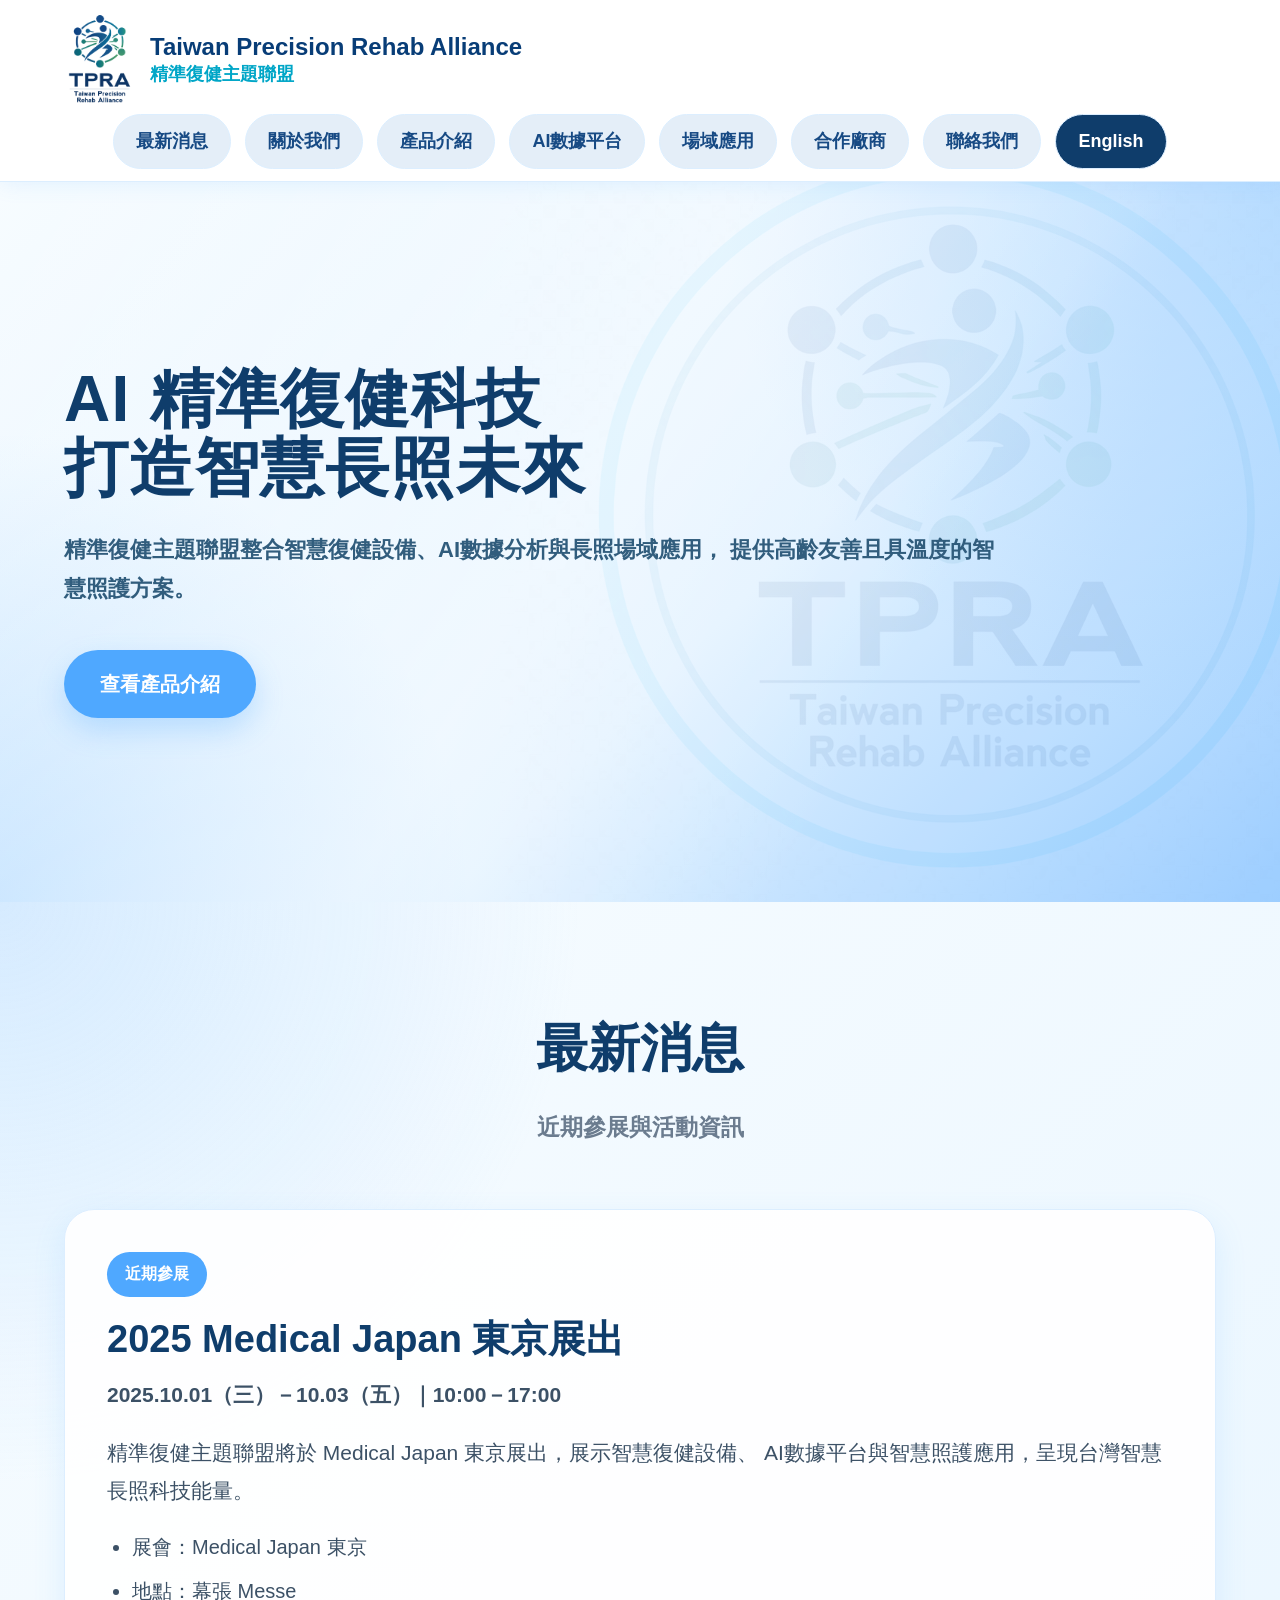
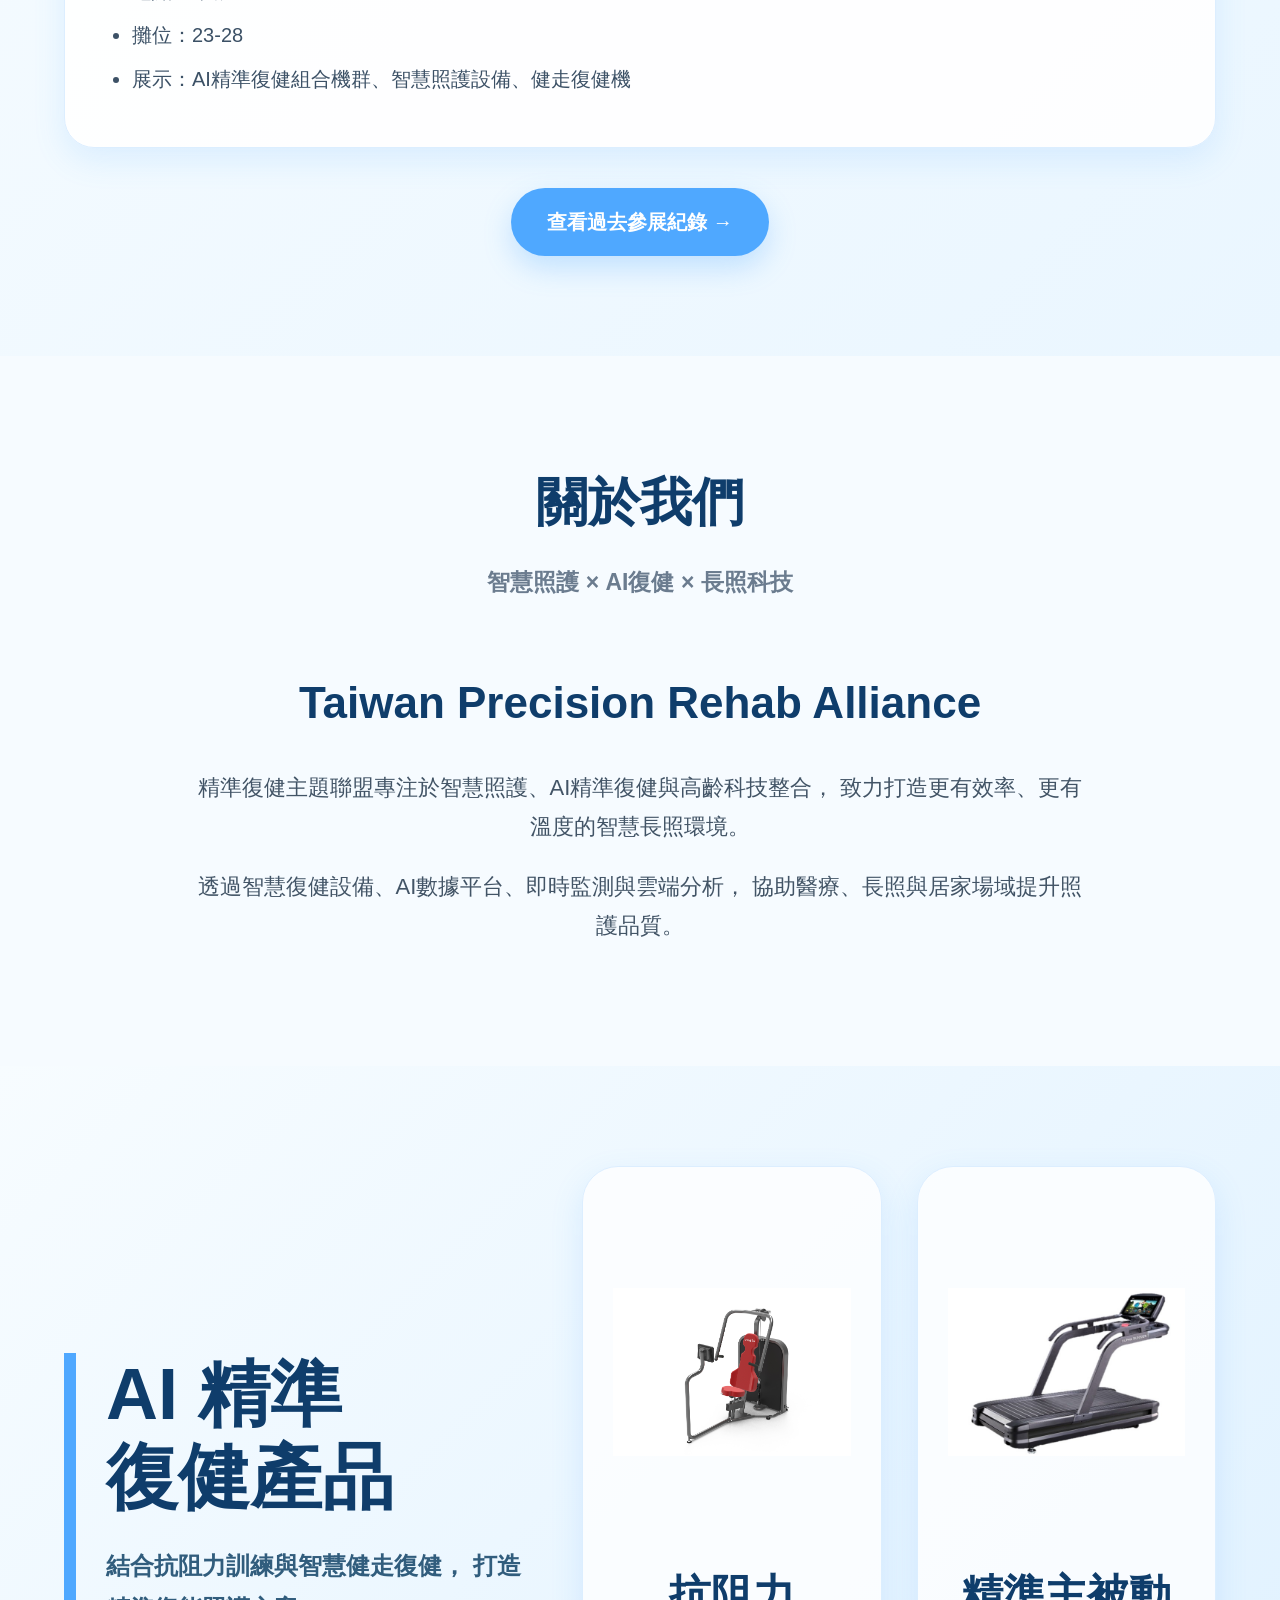
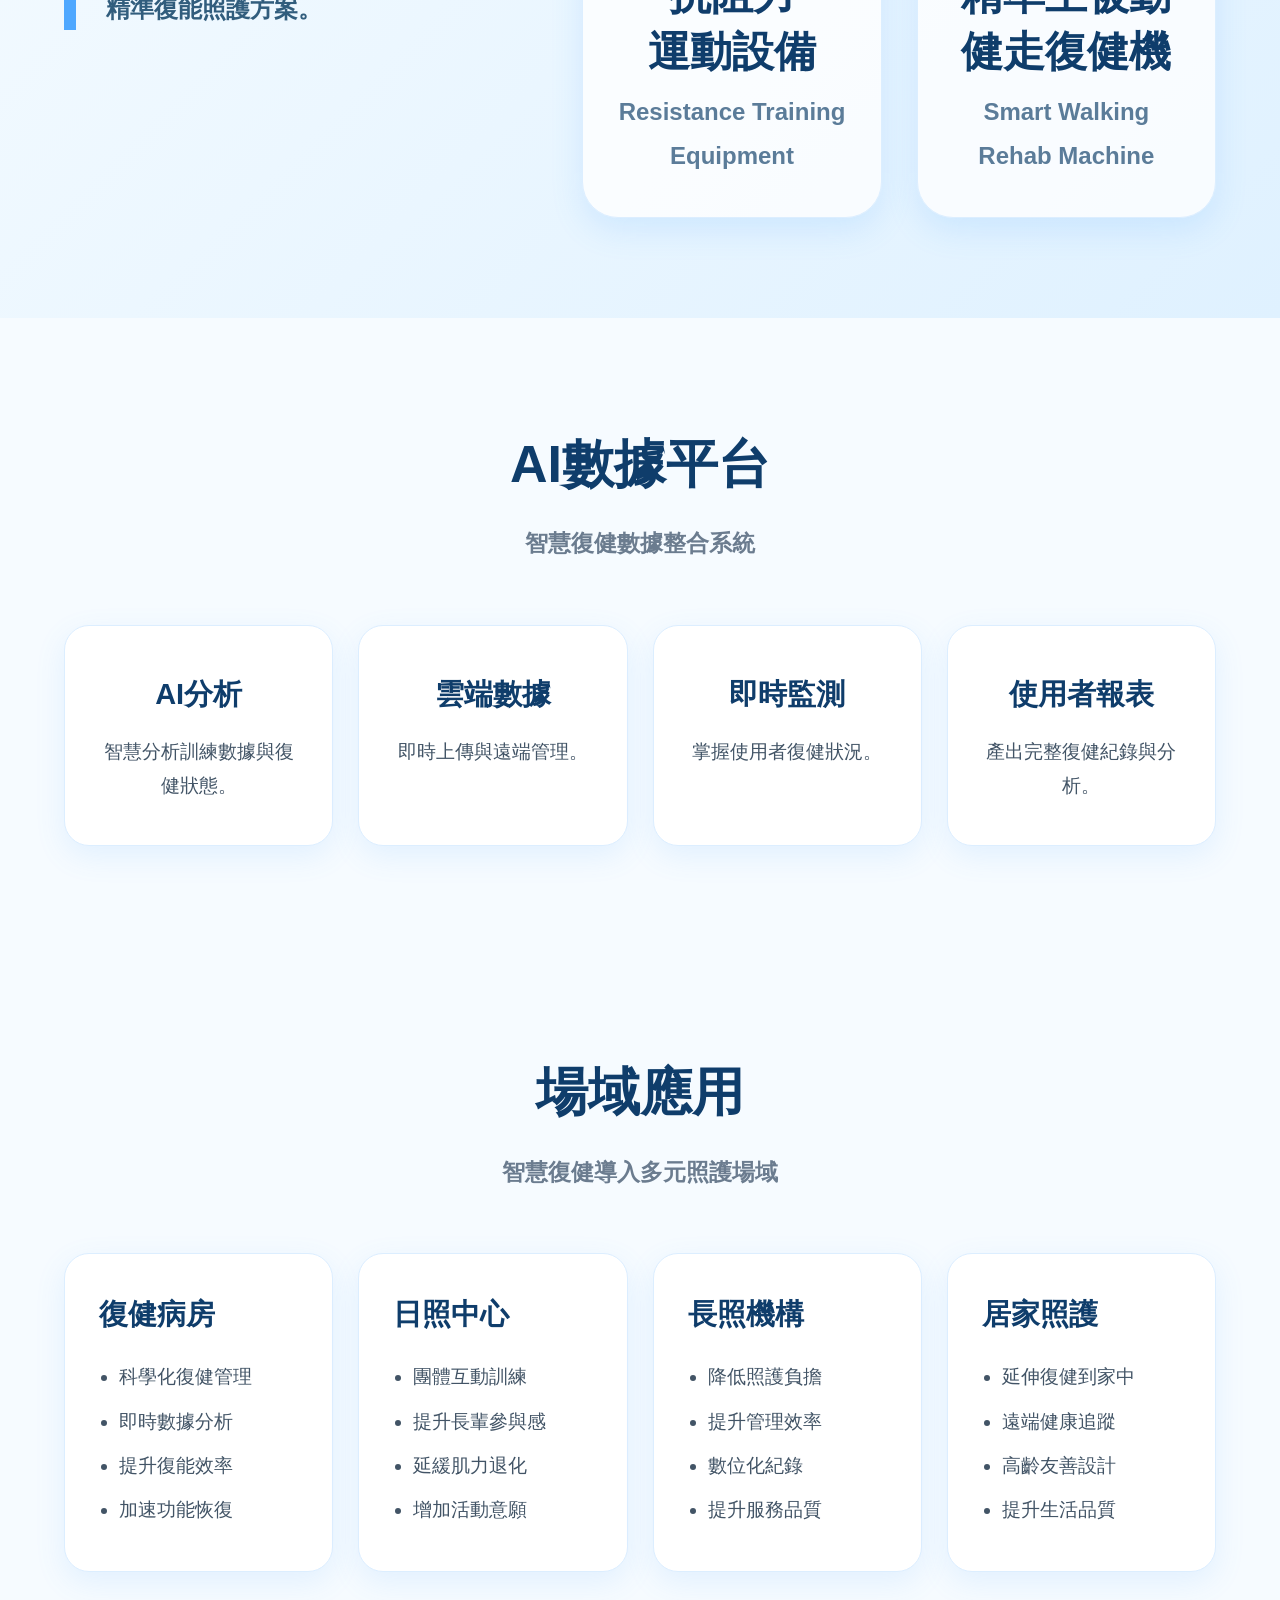
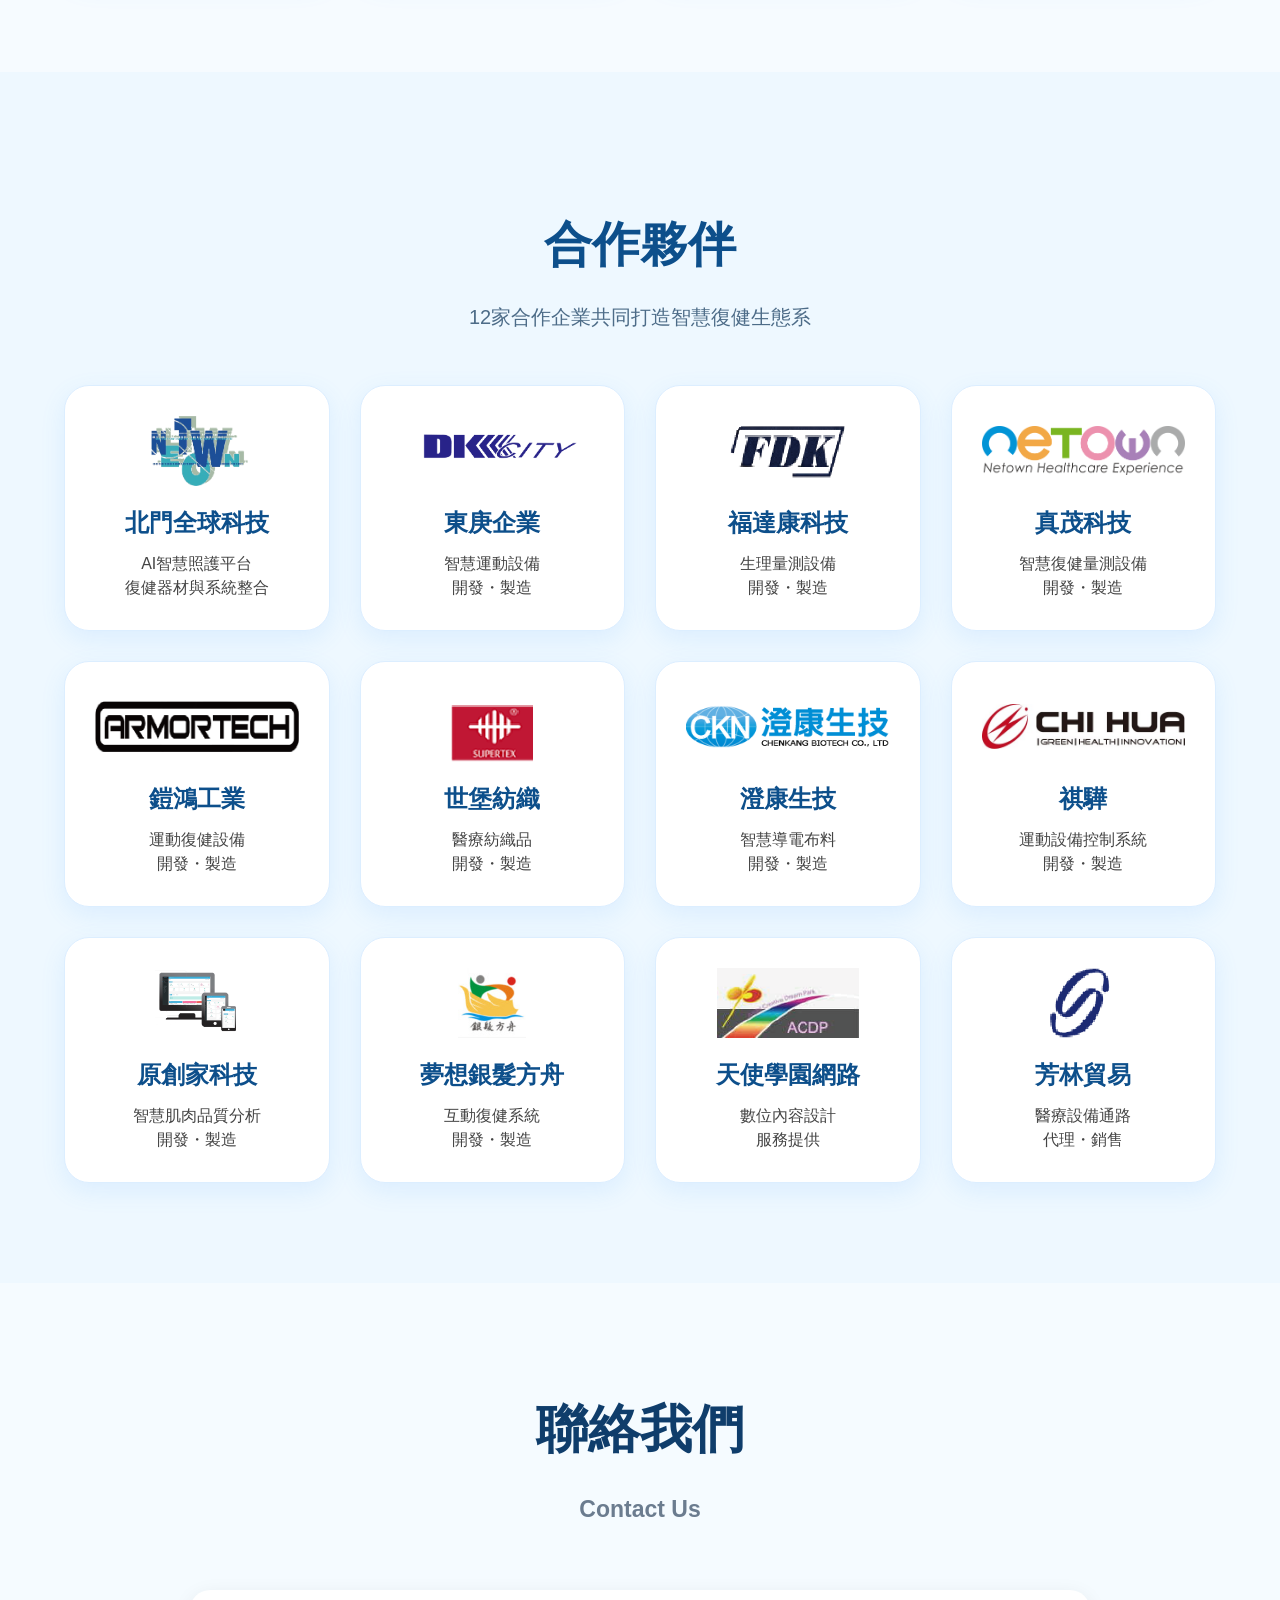
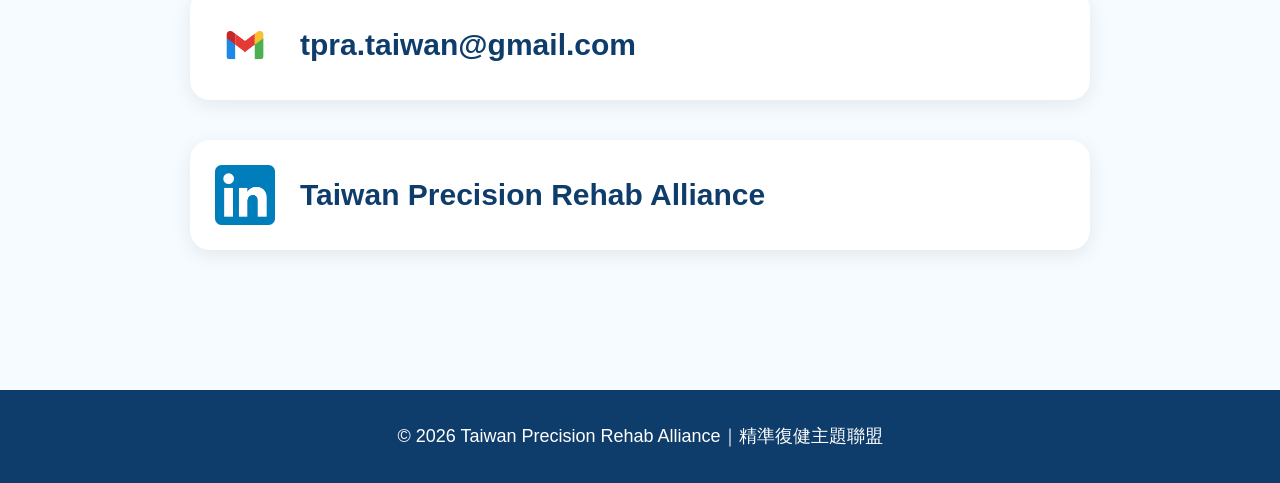
==== commit d8e273a5: "Update English pages and exhibition links" ====
--- a/index.html
+++ b/index.html
@@ -9,343 +9,327 @@
 
 <body>
 
-  <header>
-      <a href="index.html" class="logo-wrap">
-
-        <img src="images/tpra-logo.png"
-            class="logo-img"
-            alt="Taiwan Precision Rehab Alliance Logo">
-
-        <div class="logo-text">
-          Taiwan Precision Rehab Alliance<br>
-          <span>精準復健主題聯盟</span>
-        </div>
-
+<header>
+  <div class="container navbar">
+
+    <a href="index.html" class="logo-wrap">
+      <img src="images/tpra-logo.png" class="logo-img" alt="Taiwan Precision Rehab Alliance Logo">
+
+      <div class="logo-text">
+        Taiwan Precision Rehab Alliance
+        <span>精準復健主題聯盟</span>
+      </div>
+    </a>
+
+    <nav>
+      <a href="#news">最新消息</a>
+      <a href="#about">關於我們</a>
+      <a href="#products">產品介紹</a>
+      <a href="#platform">AI數據平台</a>
+      <a href="#scene">場域應用</a>
+      <a href="#partners">合作廠商</a>
+      <a href="#contact">聯絡我們</a>
+      <a href="en.html" class="lang-switch">English</a>
+    </nav>
+
+  </div>
+</header>
+
+<section class="hero">
+  <div class="container">
+    <div class="hero-content">
+      <h1>
+        AI 精準復健科技<br>
+        打造智慧長照未來
+      </h1>
+
+      <p>
+        精準復健主題聯盟整合智慧復健設備、AI數據分析與長照場域應用，
+        提供高齡友善且具溫度的智慧照護方案。
+      </p>
+
+      <a href="#products" class="btn">查看產品介紹</a>
+    </div>
+  </div>
+</section>
+
+<section id="news" class="news">
+  <div class="container">
+
+    <div class="section-title">
+      <h2>最新消息</h2>
+      <p>近期參展與活動資訊</p>
+    </div>
+
+    <div class="news-card news-current">
+      <div class="news-tag">近期參展</div>
+
+      <h3>2025 Medical Japan 東京展出</h3>
+
+      <p class="news-date">
+        2025.10.01（三）－10.03（五）｜10:00－17:00
+      </p>
+
+      <p>
+        精準復健主題聯盟將於 Medical Japan 東京展出，展示智慧復健設備、
+        AI數據平台與智慧照護應用，呈現台灣智慧長照科技能量。
+      </p>
+
+      <ul>
+        <li>展會：Medical Japan 東京</li>
+        <li>地點：幕張 Messe</li>
+        <li>攤位：23-28</li>
+        <li>展示：AI精準復健組合機群、智慧照護設備、健走復健機</li>
+      </ul>
+    </div>
+
+    <div class="news-more">
+      <a href="past-news.html" class="btn">
+        查看過去參展紀錄 →
       </a>
-
-      <nav>
-        <a href="#news">最新消息</a>
-        <a href="#about">關於我們</a>
-        <a href="#products">產品介紹</a>
-        <a href="#platform">AI數據平台</a>
-        <a href="#scene">場域應用</a>
-        <a href="#partners">合作廠商</a>
-        <a href="#contact">聯絡我們</a>
-
-        <a href="en.html">English</a>
-      </nav>
-    </div>
-  </header>
-
-  <section class="hero">
-    <div class="container">
-      <div class="hero-content">
-        <h1>
-          AI 精準復健科技<br>
-          打造智慧長照未來
-        </h1>
-
-        <p>
-          精準復健主題聯盟整合智慧復健設備、AI數據分析與長照場域應用，
-          提供高齡友善且具溫度的智慧照護方案。
-        </p>
-
-        <a href="#products" class="btn">查看產品介紹</a>
-      </div>
-    </div>
-  </section>
-
-  <section id="news" class="news">
-    <div class="container">
-
-      <div class="section-title">
-        <h2>最新消息</h2>
-        <p>近期參展與活動資訊</p>
-      </div>
-
-      <div class="news-card news-current">
-        <div class="news-tag">近期參展</div>
-
-        <h3>2025 Medical Japan 東京展出</h3>
-
-        <p class="news-date">
-          2025.10.01（三）－10.03（五）｜10:00－17:00
-        </p>
-
-        <p>
-          精準復健主題聯盟將於 Medical Japan 東京展出，展示智慧復健設備、
-          AI數據平台與智慧照護應用，呈現台灣智慧長照科技能量。
-        </p>
-
+    </div>
+
+  </div>
+</section>
+
+<section id="about">
+  <div class="container">
+    <div class="section-title">
+      <h2>關於我們</h2>
+      <p>智慧照護 × AI復健 × 長照科技</p>
+    </div>
+
+    <div class="about-content">
+      <h3>Taiwan Precision Rehab Alliance</h3>
+
+      <p>
+        精準復健主題聯盟專注於智慧照護、AI精準復健與高齡科技整合，
+        致力打造更有效率、更有溫度的智慧長照環境。
+      </p>
+
+      <p>
+        透過智慧復健設備、AI數據平台、即時監測與雲端分析，
+        協助醫療、長照與居家場域提升照護品質。
+      </p>
+    </div>
+  </div>
+</section>
+
+<section class="products" id="products">
+  <div class="container product-showcase">
+
+    <div class="product-intro">
+      <h2>
+        AI 精準<br>
+        復健產品
+      </h2>
+      <p>
+        結合抗阻力訓練與智慧健走復健，
+        打造精準復能照護方案。
+      </p>
+    </div>
+
+    <div class="product-category-grid">
+
+      <a href="resistance.html" class="product-category-card">
+        <div class="category-image">
+          <img src="images/chest.jpg" alt="抗阻力運動設備">
+        </div>
+
+        <h3>抗阻力<br>運動設備</h3>
+        <p>Resistance Training Equipment</p>
+      </a>
+
+      <a href="walking-machine.html" class="product-category-card">
+        <div class="category-image">
+          <img src="images/walking-machine.jpg" alt="精準主被動多功能健走復健機">
+        </div>
+
+        <h3>精準主被動<br>健走復健機</h3>
+        <p>Smart Walking Rehab Machine</p>
+      </a>
+
+    </div>
+
+  </div>
+</section>
+
+<section id="platform">
+  <div class="container">
+    <div class="section-title">
+      <h2>AI數據平台</h2>
+      <p>智慧復健數據整合系統</p>
+    </div>
+
+    <div class="platform-grid">
+
+      <div class="platform-card">
+        <h3>AI分析</h3>
+        <p>智慧分析訓練數據與復健狀態。</p>
+      </div>
+
+      <div class="platform-card">
+        <h3>雲端數據</h3>
+        <p>即時上傳與遠端管理。</p>
+      </div>
+
+      <div class="platform-card">
+        <h3>即時監測</h3>
+        <p>掌握使用者復健狀況。</p>
+      </div>
+
+      <div class="platform-card">
+        <h3>使用者報表</h3>
+        <p>產出完整復健紀錄與分析。</p>
+      </div>
+
+    </div>
+  </div>
+</section>
+
+<section id="scene">
+  <div class="container">
+    <div class="section-title">
+      <h2>場域應用</h2>
+      <p>智慧復健導入多元照護場域</p>
+    </div>
+
+    <div class="scene-grid">
+
+      <div class="scene-card">
+        <h3>復健病房</h3>
         <ul>
-          <li>展會：Medical Japan 東京</li>
-          <li>地點：幕張 Messe</li>
-          <li>攤位：23-28</li>
-          <li>展示：AI精準復健組合機群、智慧照護設備、健走復健機</li>
+          <li>科學化復健管理</li>
+          <li>即時數據分析</li>
+          <li>提升復能效率</li>
+          <li>加速功能恢復</li>
         </ul>
       </div>
 
-      <div class="news-more">
-        <a href="past-news.html" class="btn">
-          查看過去參展紀錄 →
-        </a>
-      </div>
-
-    </div>
-  </section>
-
-  <section id="about">
-    <div class="container">
-      <div class="section-title">
-        <h2>關於我們</h2>
-        <p>智慧照護 × AI復健 × 長照科技</p>
-      </div>
-
-      <div class="about-content">
-        <h3>Taiwan Precision Rehab Alliance</h3>
-
-        <p>
-          精準復健主題聯盟專注於智慧照護、AI精準復健與高齡科技整合，
-          致力打造更有效率、更有溫度的智慧長照環境。
-        </p>
-
-        <p>
-          透過智慧復健設備、AI數據平台、即時監測與雲端分析，
-          協助醫療、長照與居家場域提升照護品質。
-        </p>
-      </div>
-    </div>
-  </section>
-
-  <section class="products" id="products">
-    <div class="container product-showcase">
-
-      <div class="product-intro">
-        <h2>
-          AI 精準<br>
-          復健產品
-        </h2>
-        <p>
-          結合抗阻力訓練與智慧健走復健，
-          打造精準復能照護方案。
-        </p>
-      </div>
-
-      <div class="product-category-grid">
-
-        <a href="resistance.html" class="product-category-card">
-          <div class="category-image multi-image">
-            <img src="images/bicep.jpg" alt="二頭機">
-            <img src="images/leg-press.jpg" alt="推腿機">
-            <img src="images/chest.jpg" alt="胸推機">
-          </div>
-
-          <h3>抗阻力<br>運動設備</h3>
-          <p>Resistance Training Equipment</p>
-        </a>
-
-        <a href="walking-machine.html" class="product-category-card">
-          <div class="category-image">
-            <img src="images/walking-machine.jpg" alt="精準主被動多功能健走復健機">
-          </div>
-
-          <h3>精準主被動<br>健走復健機</h3>
-          <p>Smart Walking Rehab Machine</p>
-        </a>
-
-      </div>
-
-    </div>
-  </section>
-
-  <section id="platform">
-    <div class="container">
-      <div class="section-title">
-        <h2>AI數據平台</h2>
-        <p>智慧復健數據整合系統</p>
-      </div>
-
-      <div class="platform-grid">
-
-        <div class="platform-card">
-          <h3>AI分析</h3>
-          <p>智慧分析訓練數據與復健狀態。</p>
-        </div>
-
-        <div class="platform-card">
-          <h3>雲端數據</h3>
-          <p>即時上傳與遠端管理。</p>
-        </div>
-
-        <div class="platform-card">
-          <h3>即時監測</h3>
-          <p>掌握使用者復健狀況。</p>
-        </div>
-
-        <div class="platform-card">
-          <h3>使用者報表</h3>
-          <p>產出完整復健紀錄與分析。</p>
-        </div>
-
-      </div>
-    </div>
-  </section>
-
-  <section id="scene">
-    <div class="container">
-      <div class="section-title">
-        <h2>場域應用</h2>
-        <p>智慧復健導入多元照護場域</p>
-      </div>
-
-      <div class="scene-grid">
-
-        <div class="scene-card">
-          <h3>復健病房</h3>
-          <ul>
-            <li>科學化復健管理</li>
-            <li>即時數據分析</li>
-            <li>提升復能效率</li>
-            <li>加速功能恢復</li>
-          </ul>
-        </div>
-
-        <div class="scene-card">
-          <h3>日照中心</h3>
-          <ul>
-            <li>團體互動訓練</li>
-            <li>提升長輩參與感</li>
-            <li>延緩肌力退化</li>
-            <li>增加活動意願</li>
-          </ul>
-        </div>
-
-        <div class="scene-card">
-          <h3>長照機構</h3>
-          <ul>
-            <li>降低照護負擔</li>
-            <li>提升管理效率</li>
-            <li>數位化紀錄</li>
-            <li>提升服務品質</li>
-          </ul>
-        </div>
-
-        <div class="scene-card">
-          <h3>居家照護</h3>
-          <ul>
-            <li>延伸復健到家中</li>
-            <li>遠端健康追蹤</li>
-            <li>高齡友善設計</li>
-            <li>提升生活品質</li>
-          </ul>
-        </div>
-
-      </div>
-    </div>
-  </section>
-</section>
-
+      <div class="scene-card">
+        <h3>日照中心</h3>
+        <ul>
+          <li>團體互動訓練</li>
+          <li>提升長輩參與感</li>
+          <li>延緩肌力退化</li>
+          <li>增加活動意願</li>
+        </ul>
+      </div>
+
+      <div class="scene-card">
+        <h3>長照機構</h3>
+        <ul>
+          <li>降低照護負擔</li>
+          <li>提升管理效率</li>
+          <li>數位化紀錄</li>
+          <li>提升服務品質</li>
+        </ul>
+      </div>
+
+      <div class="scene-card">
+        <h3>居家照護</h3>
+        <ul>
+          <li>延伸復健到家中</li>
+          <li>遠端健康追蹤</li>
+          <li>高齡友善設計</li>
+          <li>提升生活品質</li>
+        </ul>
+      </div>
+
+    </div>
+  </div>
+</section>
 
 <section id="partners" class="partners">
-
-  <div class="container">
-    <!-- 合作夥伴 -->
-
-
-  <section id="partners" class="partners">
-
-    <div class="container">
-
-      <div class="partner-section">
-
-        <h2>合作夥伴</h2>
-        <p>12家合作企業共同打造智慧復健生態系</p>
-
-        <div class="partner-grid">
-
-          <div class="partner-card">
-            <img src="images/partner-beimen.png" alt="北門全球科技">
-            <h4>北門全球科技</h4>
-            <p>AI智慧照護平台<br>復健器材與系統整合</p>
-          </div>
-
-          <div class="partner-card">
-            <img src="images/partner-dkcity.png">
-            <h4>東庚企業</h4>
-            <p>智慧運動設備<br>開發・製造</p>
-          </div>
-
-          <div class="partner-card">
-            <img src="images/partner-fdk.png">
-            <h4>福達康科技</h4>
-            <p>生理量測設備<br>開發・製造</p>
-          </div>
-
-          <div class="partner-card">
-            <img src="images/partner-netown.png">
-            <h4>真茂科技</h4>
-            <p>智慧復健量測設備<br>開發・製造</p>
-          </div>
-
-          <div class="partner-card">
-            <img src="images/partner-armortech.png">
-            <h4>鎧鴻工業</h4>
-            <p>運動復健設備<br>開發・製造</p>
-          </div>
-
-          <div class="partner-card">
-            <img src="images/partner-supertex.png">
-            <h4>世堡紡織</h4>
-            <p>醫療紡織品<br>開發・製造</p>
-          </div>
-
-          <div class="partner-card">
-            <img src="images/partner-ckn.png">
-            <h4>澄康生技</h4>
-            <p>智慧導電布料<br>開發・製造</p>
-          </div>
-
-          <div class="partner-card">
-            <img src="images/partner-chihua.png">
-            <h4>祺驊</h4>
-            <p>運動設備控制系統<br>開發・製造</p>
-          </div>
-
-          <div class="partner-card">
-            <img src="images/partner-originalhome.png">
-            <h4>原創家科技</h4>
-            <p>智慧肌肉品質分析<br>開發・製造</p>
-          </div>
-
-          <div class="partner-card">
-            <img src="images/partner-dream.png">
-            <h4>夢想銀髮方舟</h4>
-            <p>互動復健系統<br>開發・製造</p>
-          </div>
-
-          <div class="partner-card">
-            <img src="images/partner-acdp.png">
-            <h4>天使學園網路</h4>
-            <p>數位內容設計<br>服務提供</p>
-          </div>
-
-          <div class="partner-card">
-            <img src="images/partner-fanglin.png">
-            <h4>芳林貿易</h4>
-            <p>醫療設備通路<br>代理・銷售</p>
-          </div>
-
-        </div>
-
-      </div>
-
-    </div>
-
-  </section>
-
-  <!-- 聯絡我們 -->
-
- <section class="contact" id="contact">
+  <div class="container">
+
+    <div class="partner-section">
+
+      <h2>合作夥伴</h2>
+      <p>12家合作企業共同打造智慧復健生態系</p>
+
+      <div class="partner-grid">
+
+        <div class="partner-card">
+          <img src="images/partner-beimen.png" alt="北門全球科技">
+          <h4>北門全球科技</h4>
+          <p>AI智慧照護平台<br>復健器材與系統整合</p>
+        </div>
+
+        <div class="partner-card">
+          <img src="images/partner-dkcity.png" alt="東庚企業">
+          <h4>東庚企業</h4>
+          <p>智慧運動設備<br>開發・製造</p>
+        </div>
+
+        <div class="partner-card">
+          <img src="images/partner-fdk.png" alt="福達康科技">
+          <h4>福達康科技</h4>
+          <p>生理量測設備<br>開發・製造</p>
+        </div>
+
+        <div class="partner-card">
+          <img src="images/partner-netown.png" alt="真茂科技">
+          <h4>真茂科技</h4>
+          <p>智慧復健量測設備<br>開發・製造</p>
+        </div>
+
+        <div class="partner-card">
+          <img src="images/partner-armortech.png" alt="鎧鴻工業">
+          <h4>鎧鴻工業</h4>
+          <p>運動復健設備<br>開發・製造</p>
+        </div>
+
+        <div class="partner-card">
+          <img src="images/partner-supertex.png" alt="世堡紡織">
+          <h4>世堡紡織</h4>
+          <p>醫療紡織品<br>開發・製造</p>
+        </div>
+
+        <div class="partner-card">
+          <img src="images/partner-ckn.png" alt="澄康生技">
+          <h4>澄康生技</h4>
+          <p>智慧導電布料<br>開發・製造</p>
+        </div>
+
+        <div class="partner-card">
+          <img src="images/partner-chihua.png" alt="祺驊">
+          <h4>祺驊</h4>
+          <p>運動設備控制系統<br>開發・製造</p>
+        </div>
+
+        <div class="partner-card">
+          <img src="images/partner-originalhome.png" alt="原創家科技">
+          <h4>原創家科技</h4>
+          <p>智慧肌肉品質分析<br>開發・製造</p>
+        </div>
+
+        <div class="partner-card">
+          <img src="images/partner-dream.png" alt="夢想銀髮方舟">
+          <h4>夢想銀髮方舟</h4>
+          <p>互動復健系統<br>開發・製造</p>
+        </div>
+
+        <div class="partner-card">
+          <img src="images/partner-acdp.png" alt="天使學園網路">
+          <h4>天使學園網路</h4>
+          <p>數位內容設計<br>服務提供</p>
+        </div>
+
+        <div class="partner-card">
+          <img src="images/partner-fanglin.png" alt="芳林貿易">
+          <h4>芳林貿易</h4>
+          <p>醫療設備通路<br>代理・銷售</p>
+        </div>
+
+      </div>
+
+    </div>
+
+  </div>
+</section>
+
+<section class="contact" id="contact">
 
   <div class="container">
 
@@ -375,9 +359,10 @@
   </div>
 
 </section>
-  <footer>
-    © 2026 Taiwan Precision Rehab Alliance｜精準復健主題聯盟
-  </footer>
+
+<footer>
+  © 2026 Taiwan Precision Rehab Alliance｜精準復健主題聯盟
+</footer>
 
 </body>
 </html>
--- a/style.css
+++ b/style.css
@@ -418,18 +418,17 @@
 /* resistance product cards */
 
 .product-grid{
-  display:grid;
-  grid-template-columns:repeat(4,1fr);
-  gap:25px;
+    display:grid;
+    grid-template-columns:repeat(3,1fr);
+    gap:30px;
 }
 
 .card{
-  background:var(--card);
-  border-radius:25px;
-  overflow:hidden;
-  border:1px solid var(--border);
-  box-shadow:0 10px 30px rgba(79,168,255,0.12);
-  transition:0.3s;
+    background:#fff;
+    border-radius:24px;
+    overflow:hidden;
+    box-shadow:0 8px 20px rgba(0,0,0,.08);
+    transition:.3s;
 }
 
 .card:hover{
@@ -438,26 +437,28 @@
 }
 
 .card-img{
-  height:310px;
-  background-size:contain;
-  background-repeat:no-repeat;
-  background-position:center;
-  background-color:white;
+    height:260px;
+    background-size:contain;
+    background-repeat:no-repeat;
+    background-position:center;
+    background-color:#fff;
 }
 
 .card-body{
-  padding:24px;
+    padding:20px;
+    text-align:center;
 }
 
 .card-body h3{
-  margin-bottom:10px;
-  color:var(--primary-deep);
-  font-size:27px;
+    font-size:28px;
+    color:#0d3f78;
+    margin-bottom:12px;
 }
 
 .card-body p{
-  color:var(--text);
-  font-size:18px;
+    font-size:18px;
+    color:#666;
+    line-height:1.6;
 }
 
 /* walking machine */
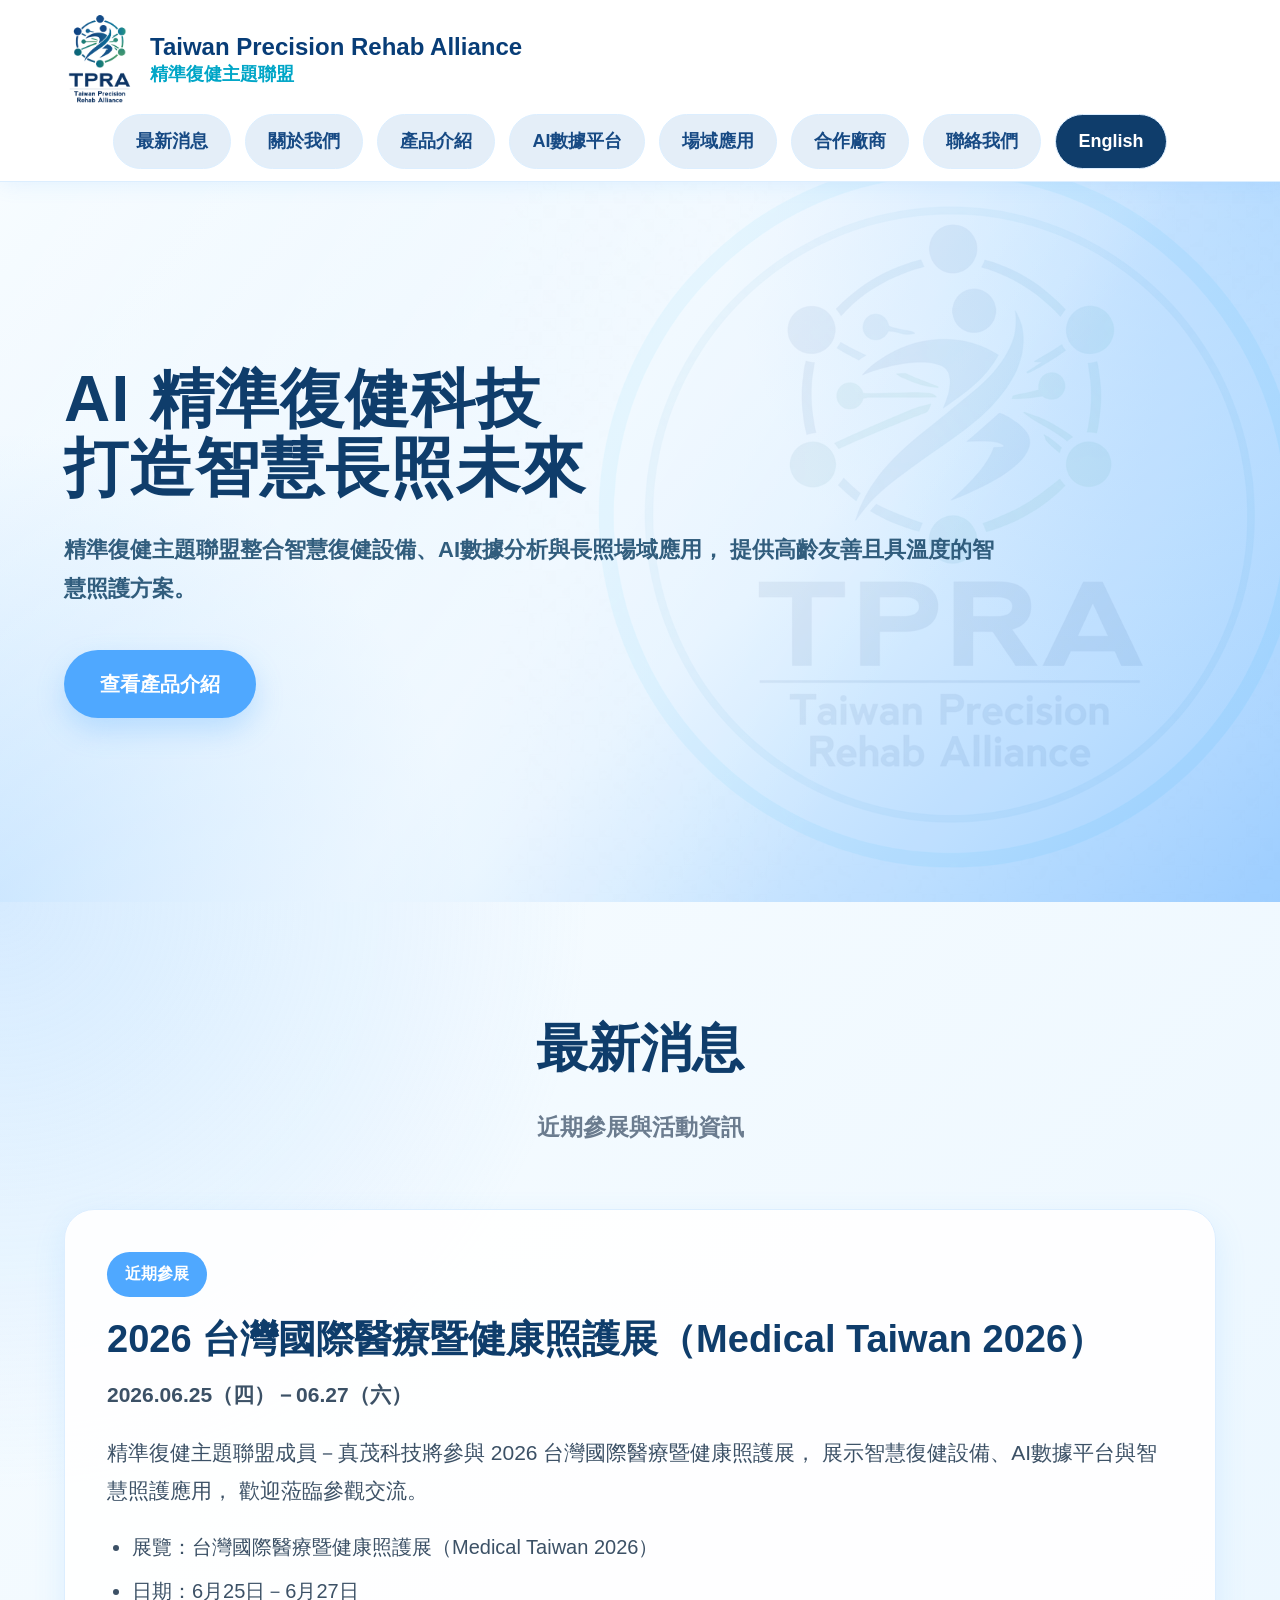
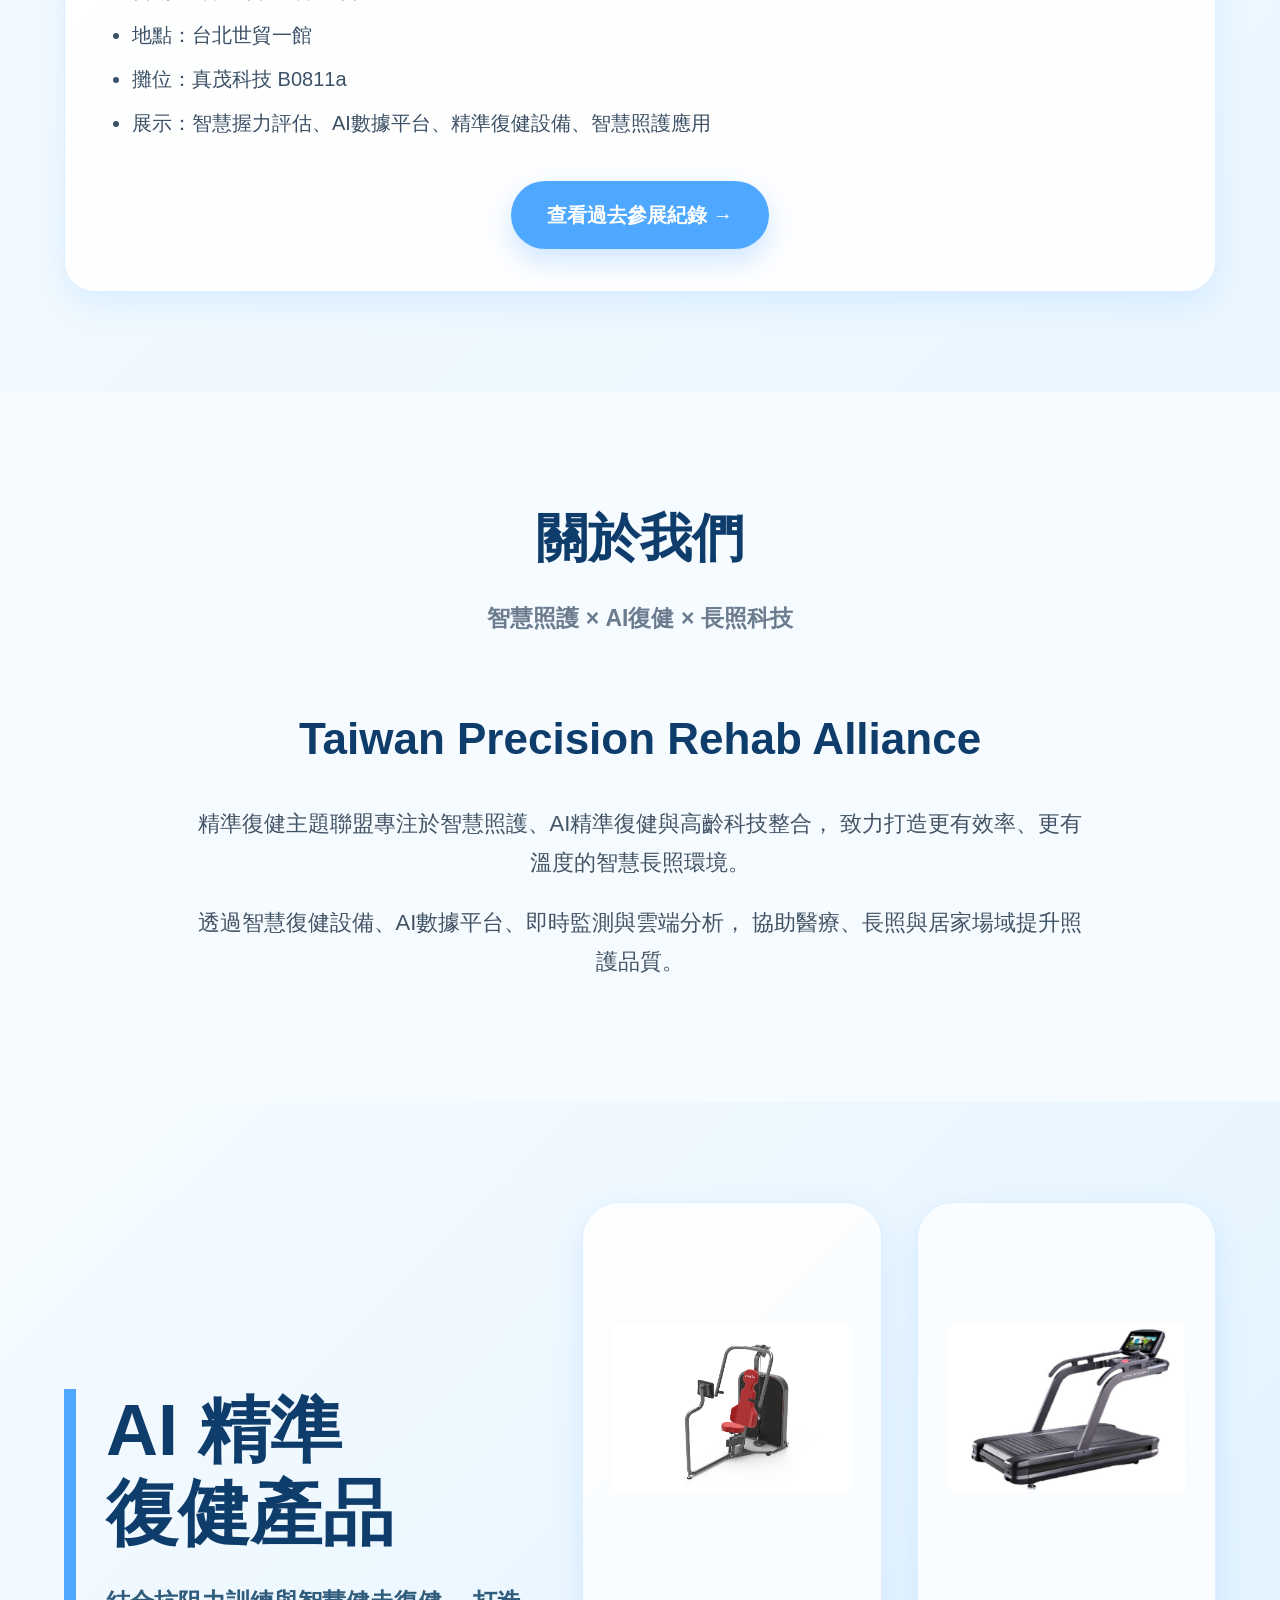
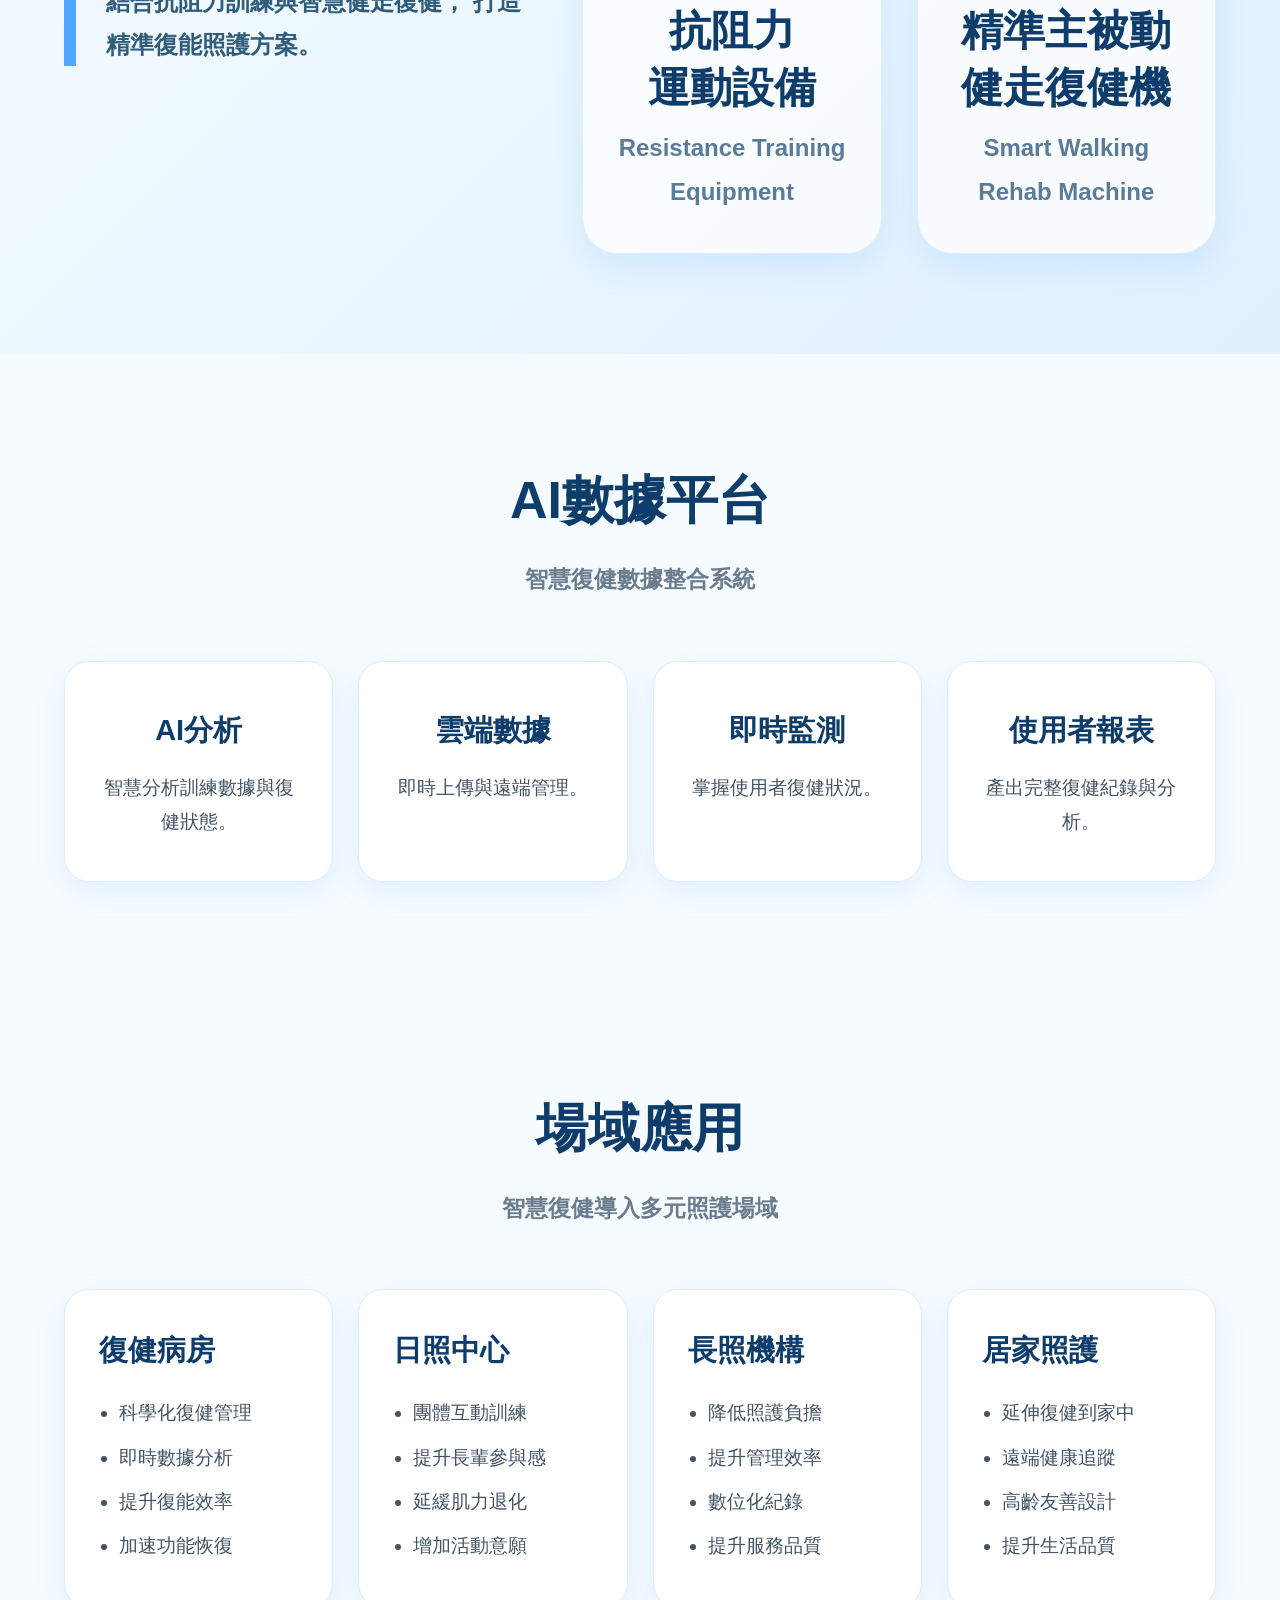
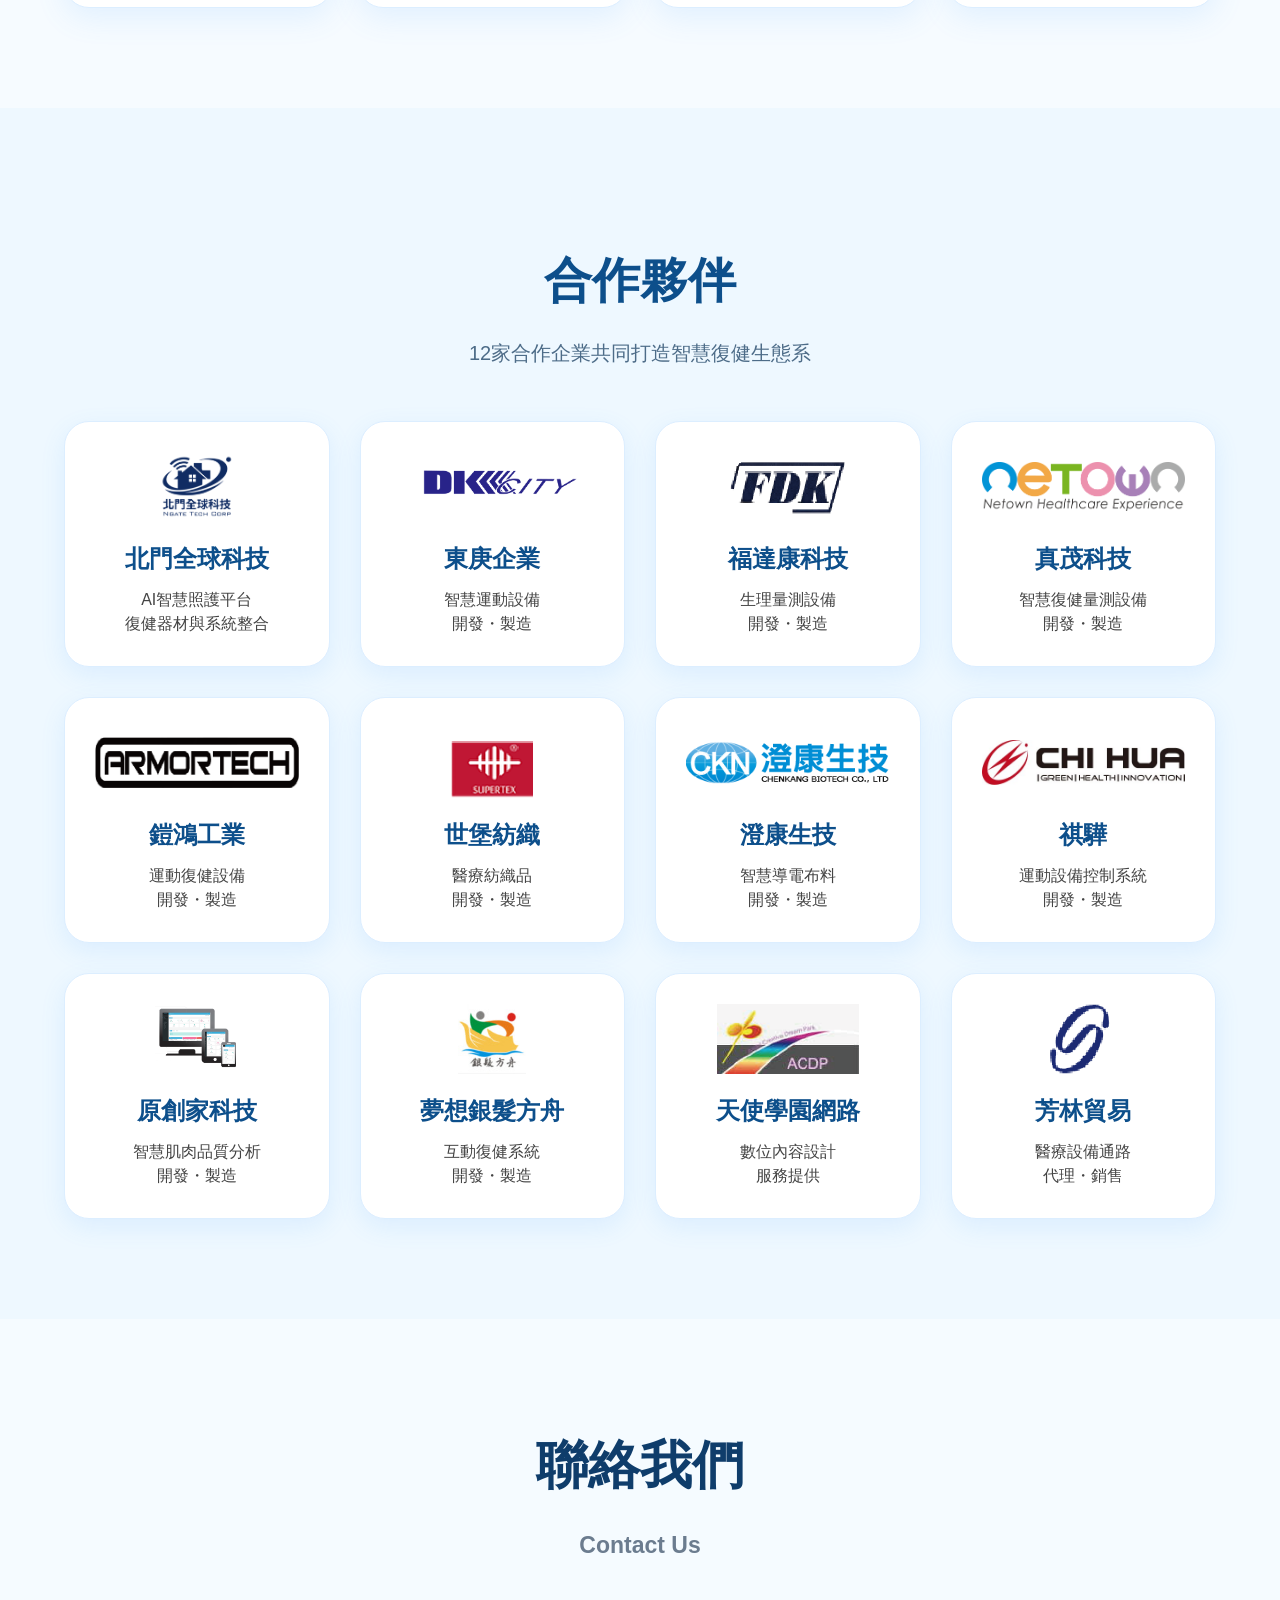
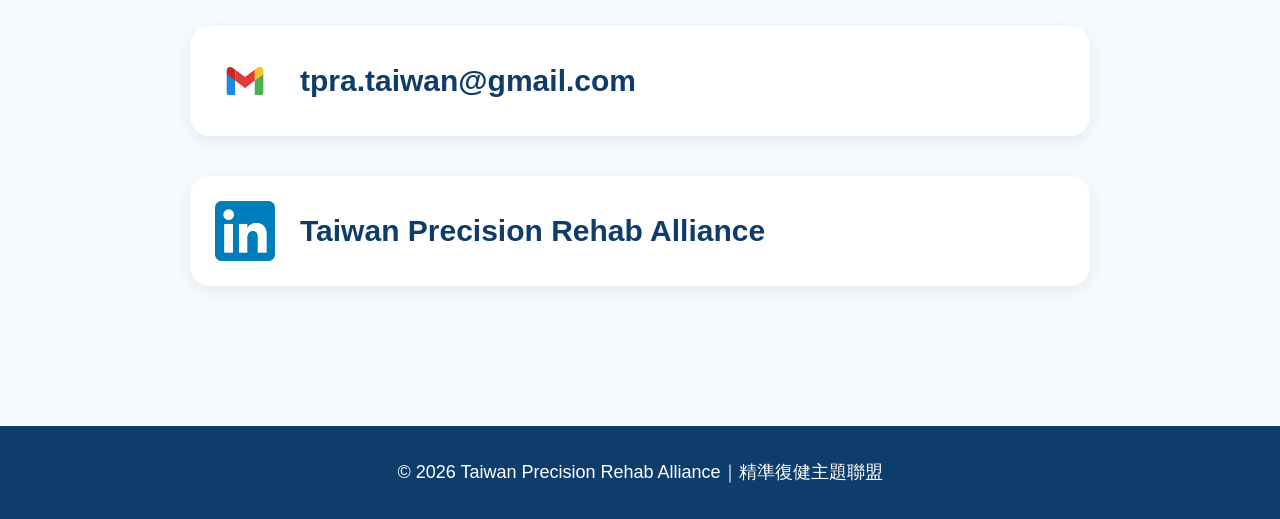
==== commit 86a93eab: "Update exhibition pages and Medical Japan records" ====
--- a/index.html
+++ b/index.html
@@ -64,24 +64,25 @@
     <div class="news-card news-current">
       <div class="news-tag">近期參展</div>
 
-      <h3>2025 Medical Japan 東京展出</h3>
+      <h3>2026 台灣國際醫療暨健康照護展（Medical Taiwan 2026）</h3>
 
       <p class="news-date">
-        2025.10.01（三）－10.03（五）｜10:00－17:00
-      </p>
-
-      <p>
-        精準復健主題聯盟將於 Medical Japan 東京展出，展示智慧復健設備、
-        AI數據平台與智慧照護應用，呈現台灣智慧長照科技能量。
+        2026.06.25（四）－06.27（六）
+      </p>
+
+      <p>
+        精準復健主題聯盟成員－真茂科技將參與 2026 台灣國際醫療暨健康照護展，
+        展示智慧復健設備、AI數據平台與智慧照護應用，
+        歡迎蒞臨參觀交流。
       </p>
 
       <ul>
-        <li>展會：Medical Japan 東京</li>
-        <li>地點：幕張 Messe</li>
-        <li>攤位：23-28</li>
-        <li>展示：AI精準復健組合機群、智慧照護設備、健走復健機</li>
+        <li>展覽：台灣國際醫療暨健康照護展（Medical Taiwan 2026）</li>
+        <li>日期：6月25日－6月27日</li>
+        <li>地點：台北世貿一館</li>
+        <li>攤位：真茂科技 B0811a</li>
+        <li>展示：智慧握力評估、AI數據平台、精準復健設備、智慧照護應用</li>
       </ul>
-    </div>
 
     <div class="news-more">
       <a href="past-news.html" class="btn">
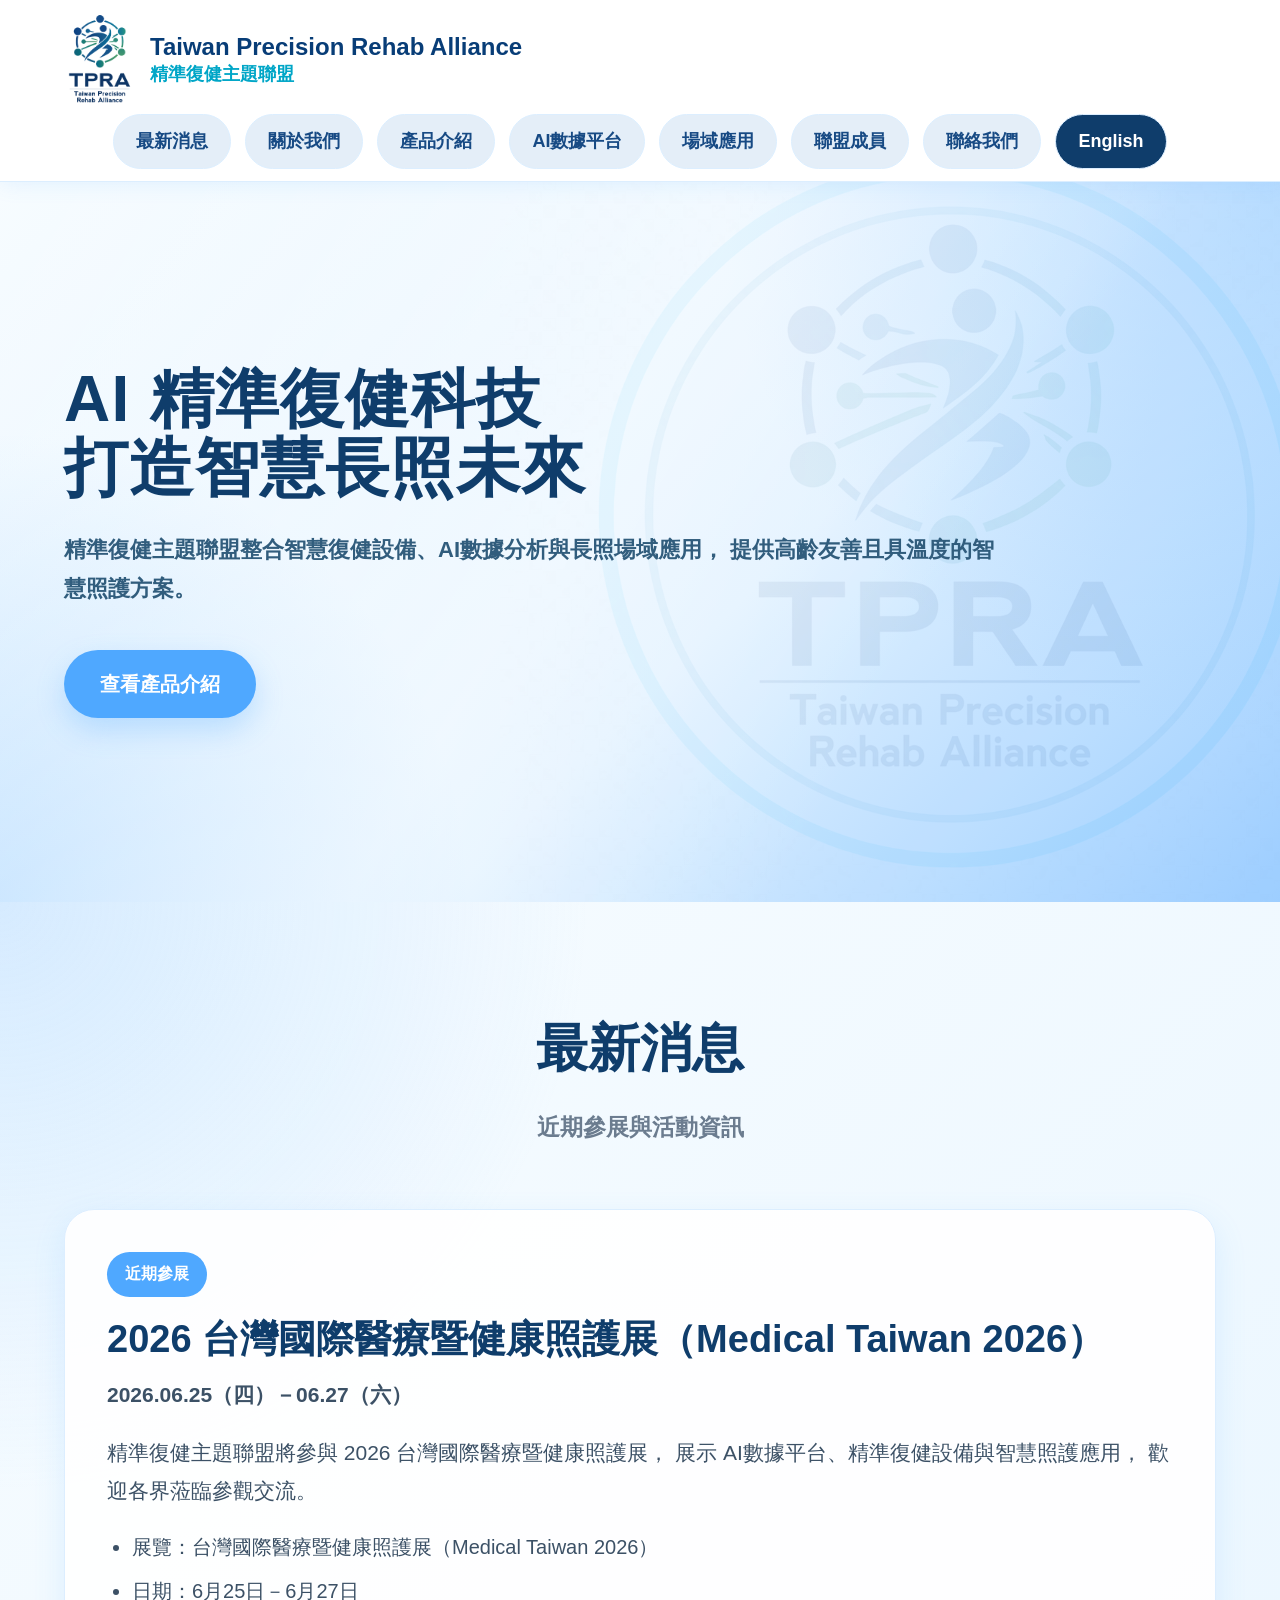
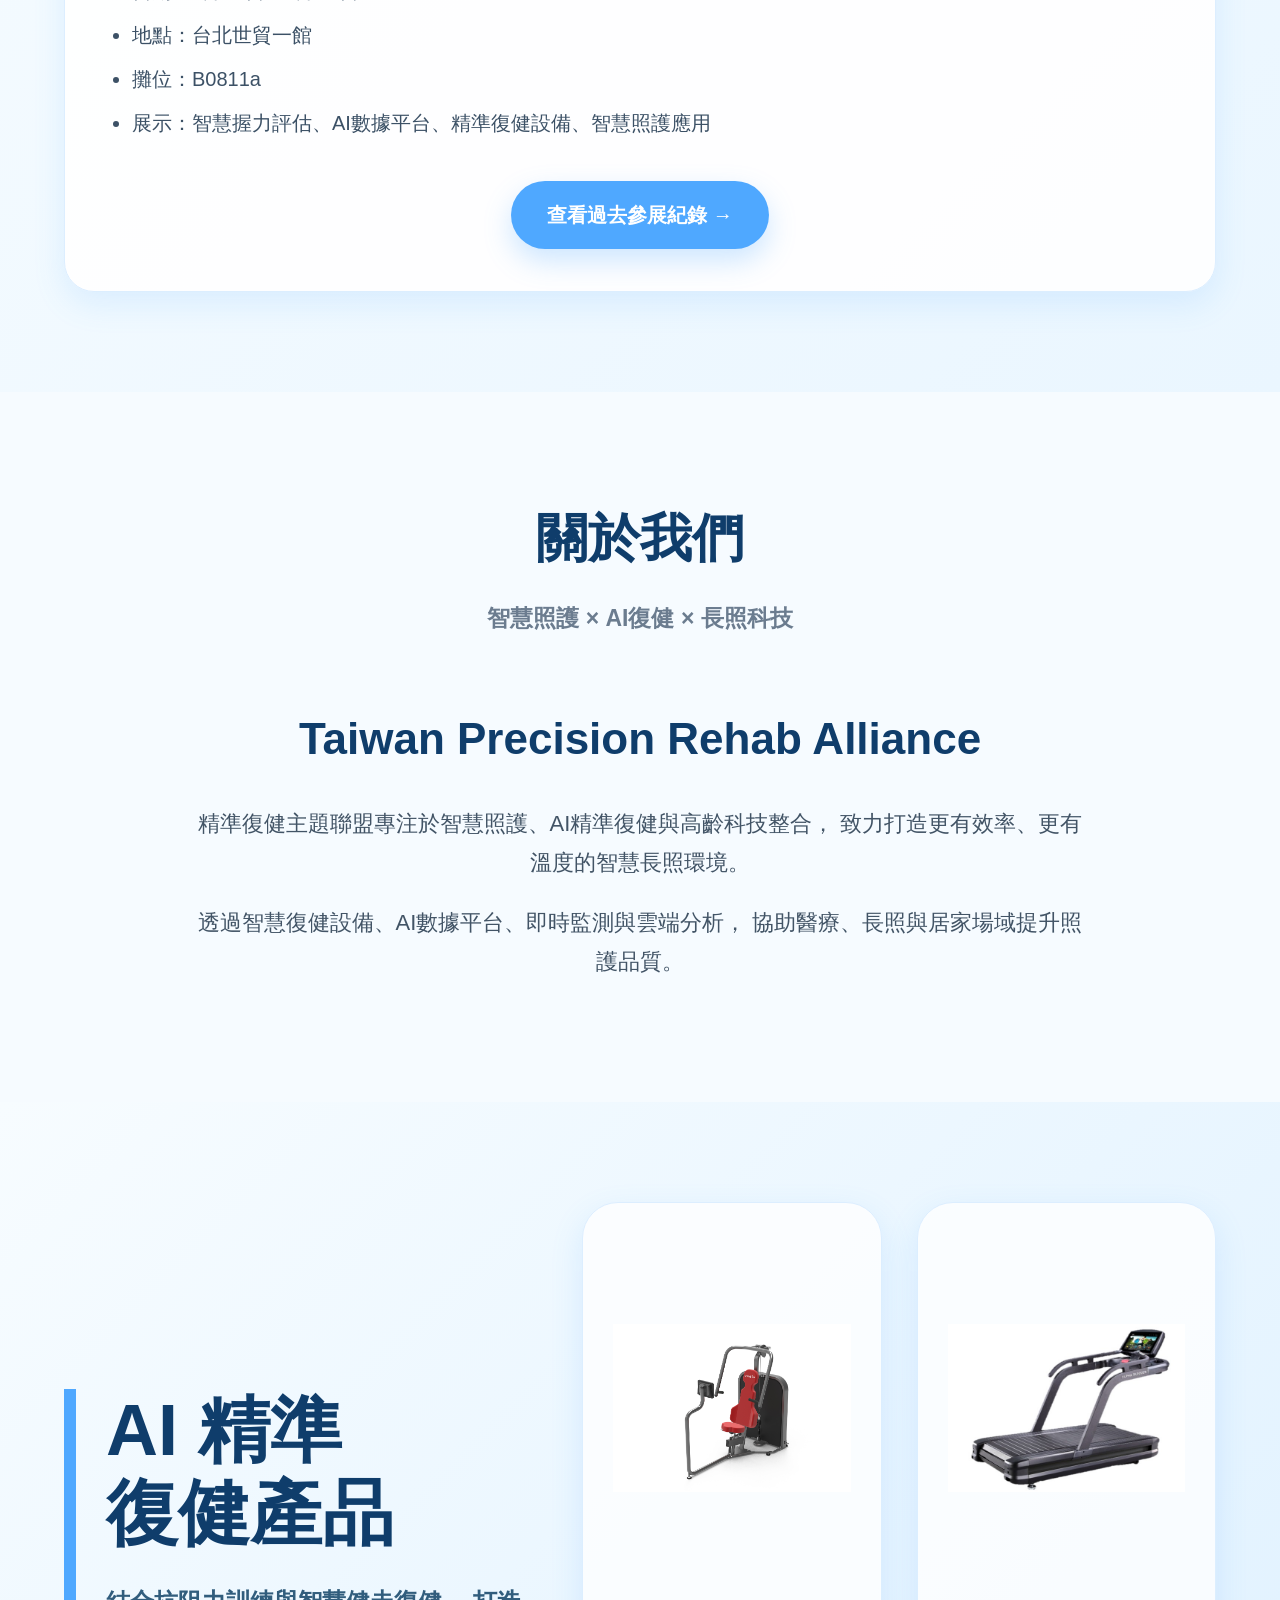
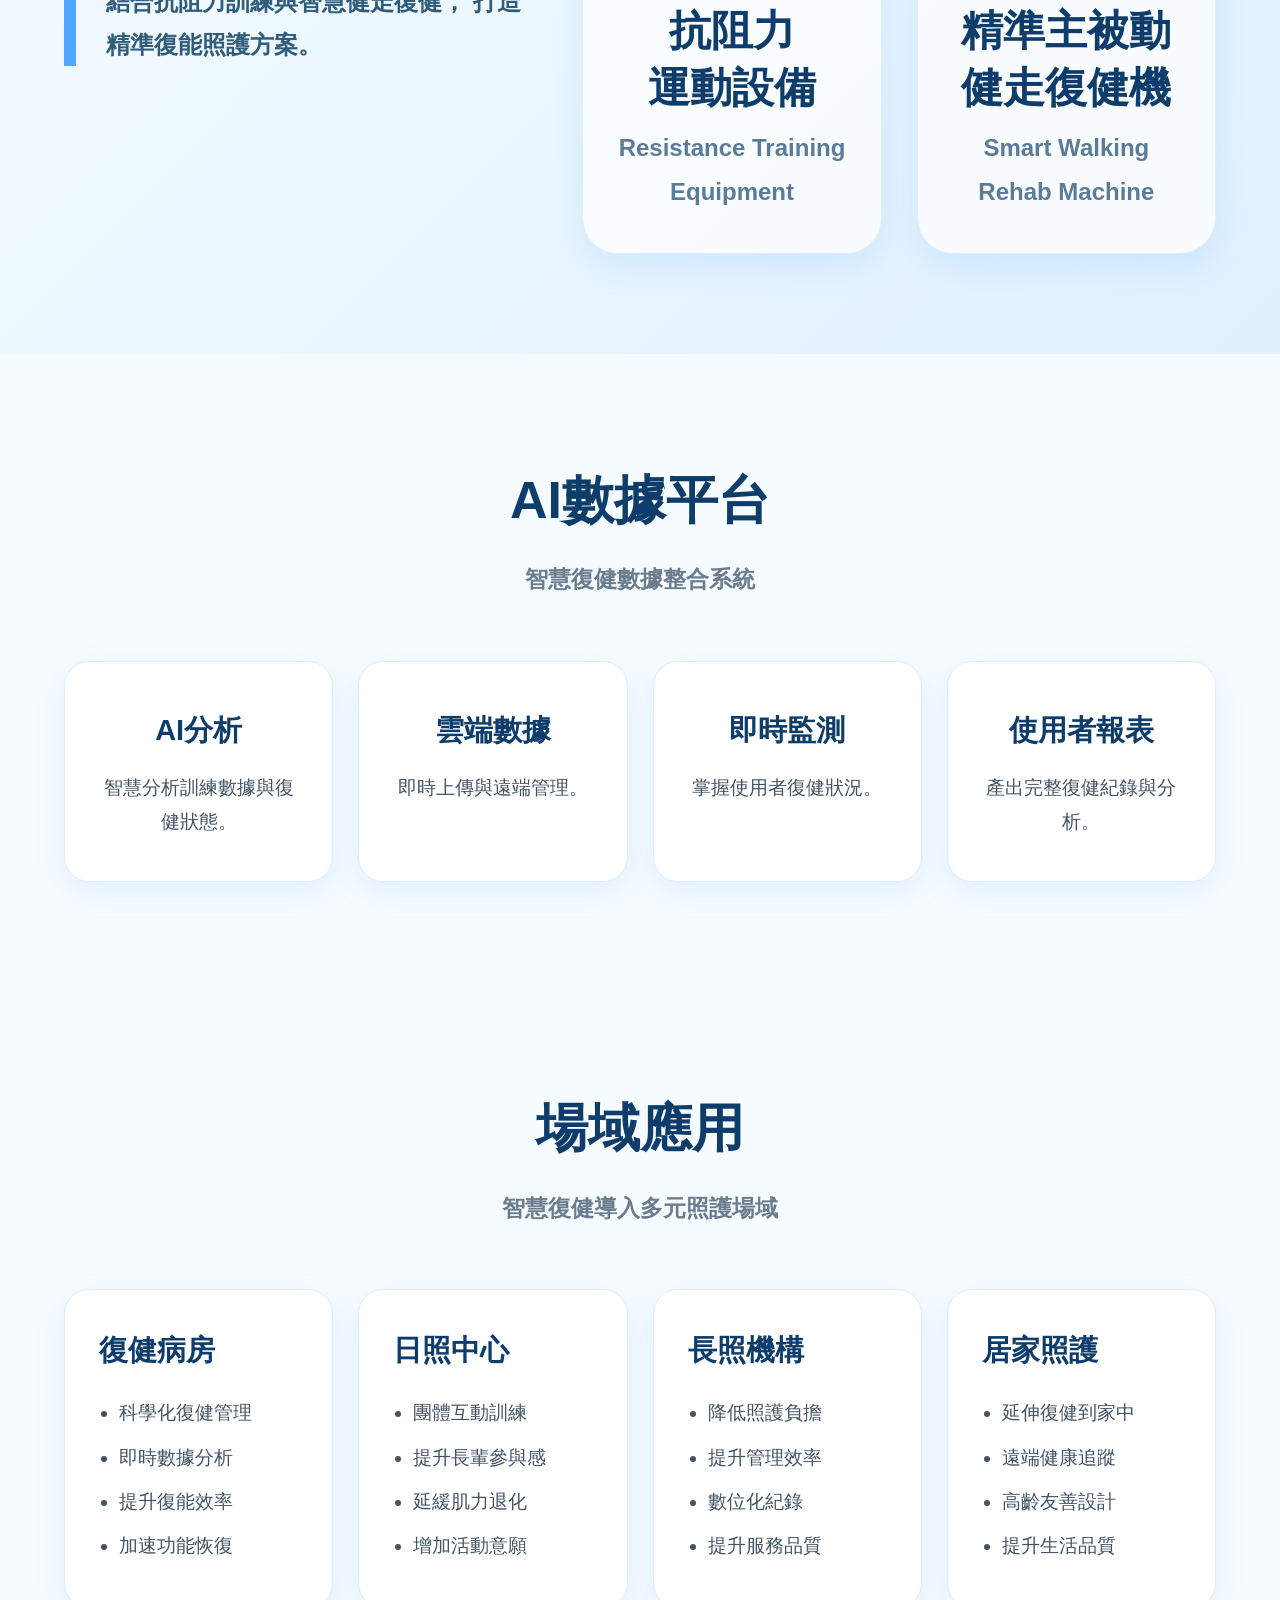
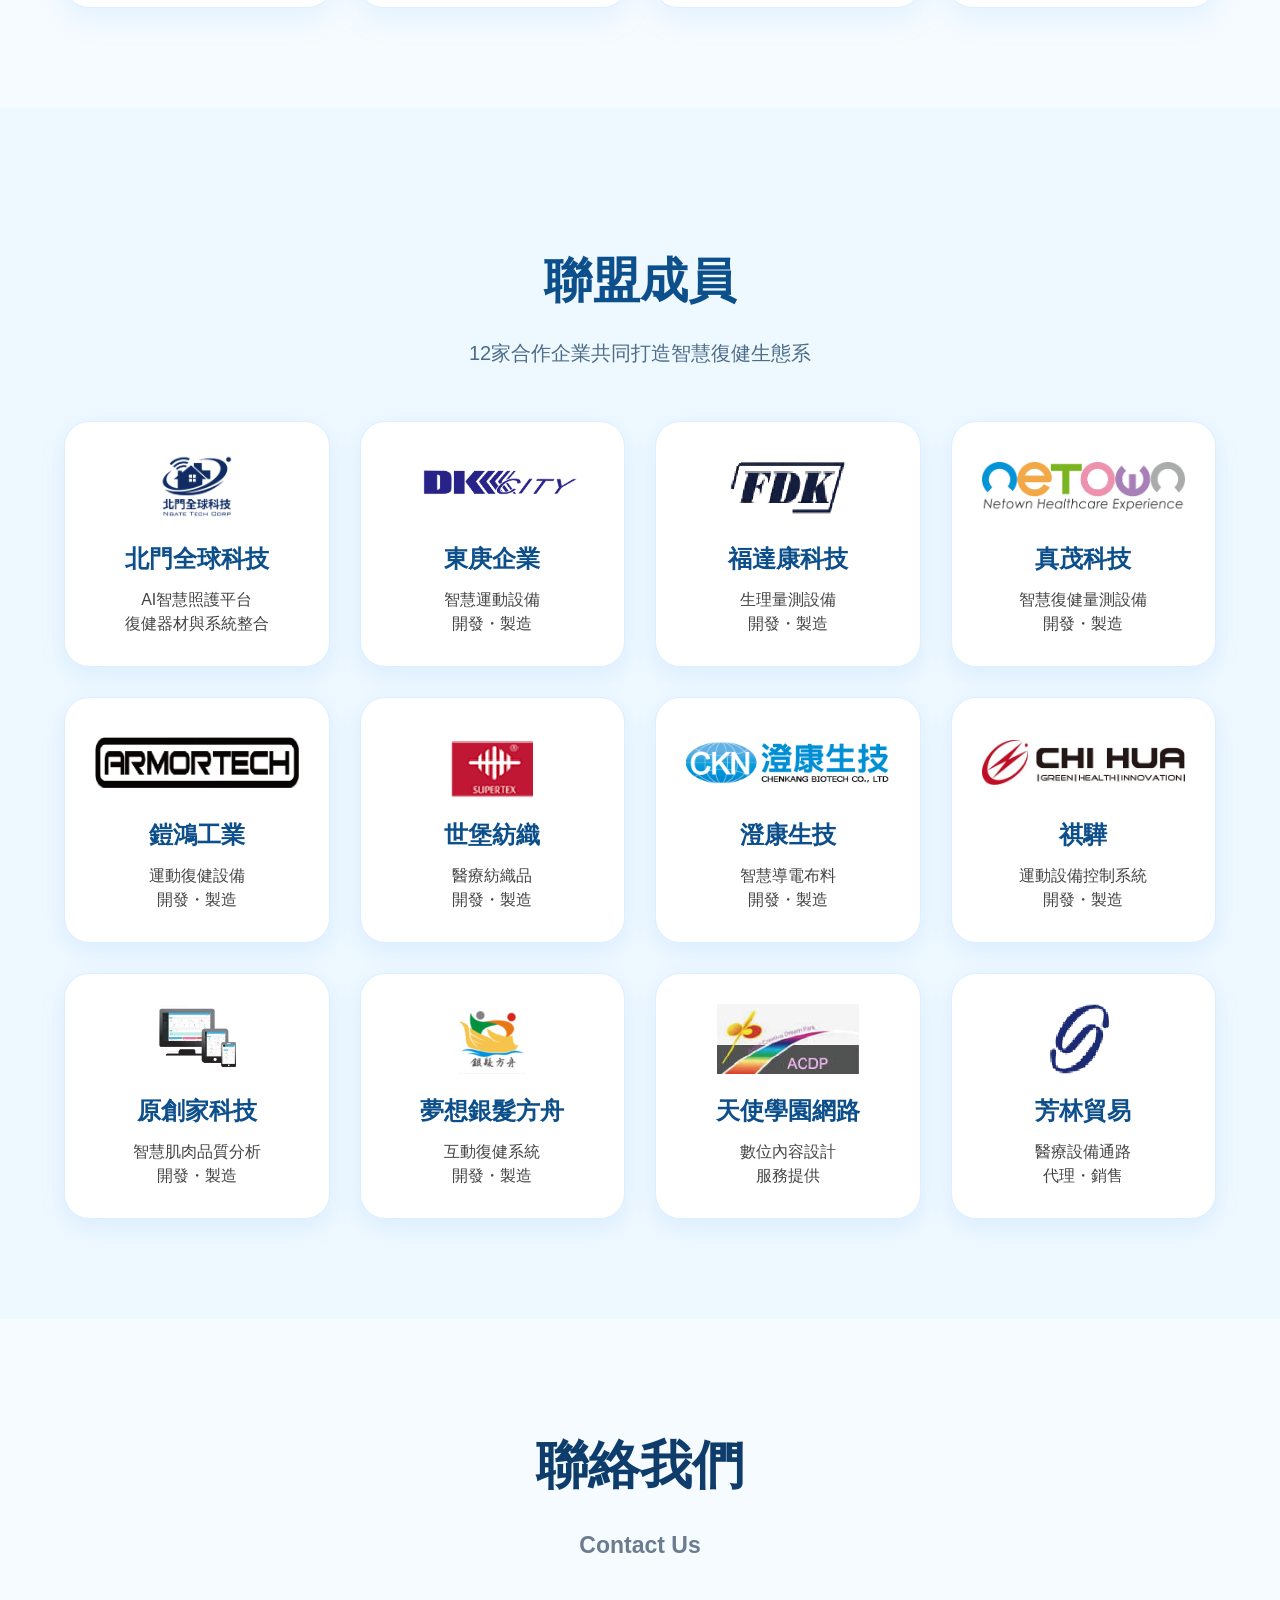
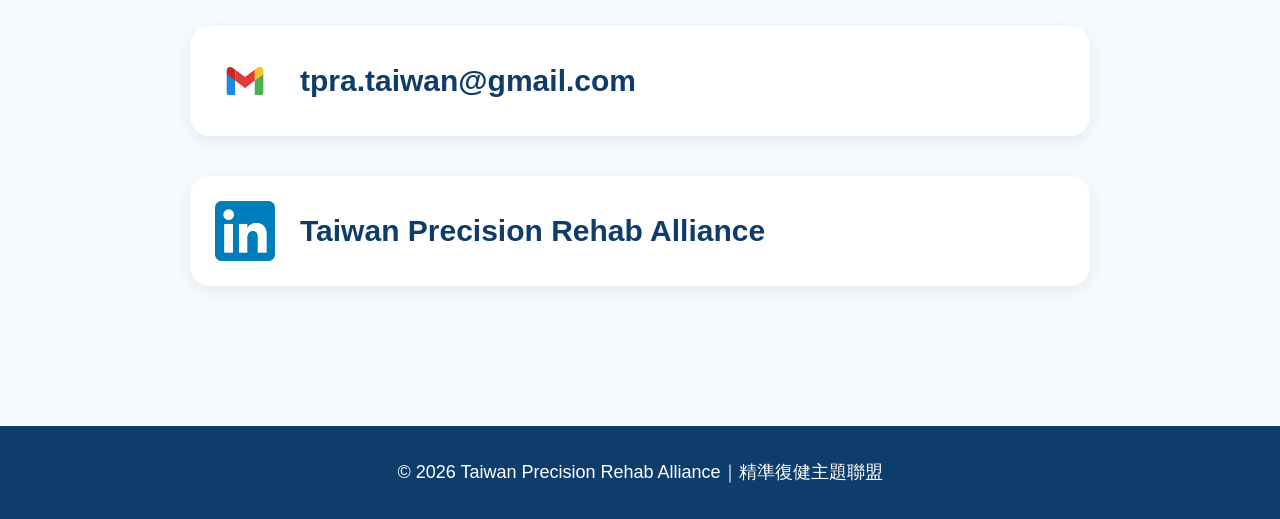
==== commit 490f3711: "Update English pages and alliance information" ====
--- a/index.html
+++ b/index.html
@@ -27,7 +27,7 @@
       <a href="#products">產品介紹</a>
       <a href="#platform">AI數據平台</a>
       <a href="#scene">場域應用</a>
-      <a href="#partners">合作廠商</a>
+      <a href="#partners">聯盟成員</a>
       <a href="#contact">聯絡我們</a>
       <a href="en.html" class="lang-switch">English</a>
     </nav>
@@ -71,16 +71,16 @@
       </p>
 
       <p>
-        精準復健主題聯盟成員－真茂科技將參與 2026 台灣國際醫療暨健康照護展，
-        展示智慧復健設備、AI數據平台與智慧照護應用，
-        歡迎蒞臨參觀交流。
+        精準復健主題聯盟將參與 2026 台灣國際醫療暨健康照護展，
+        展示 AI數據平台、精準復健設備與智慧照護應用，
+        歡迎各界蒞臨參觀交流。
       </p>
 
       <ul>
         <li>展覽：台灣國際醫療暨健康照護展（Medical Taiwan 2026）</li>
         <li>日期：6月25日－6月27日</li>
         <li>地點：台北世貿一館</li>
-        <li>攤位：真茂科技 B0811a</li>
+        <li>攤位：B0811a</li>
         <li>展示：智慧握力評估、AI數據平台、精準復健設備、智慧照護應用</li>
       </ul>
 
@@ -246,7 +246,7 @@
 
     <div class="partner-section">
 
-      <h2>合作夥伴</h2>
+      <h2>聯盟成員</h2>
       <p>12家合作企業共同打造智慧復健生態系</p>
 
       <div class="partner-grid">
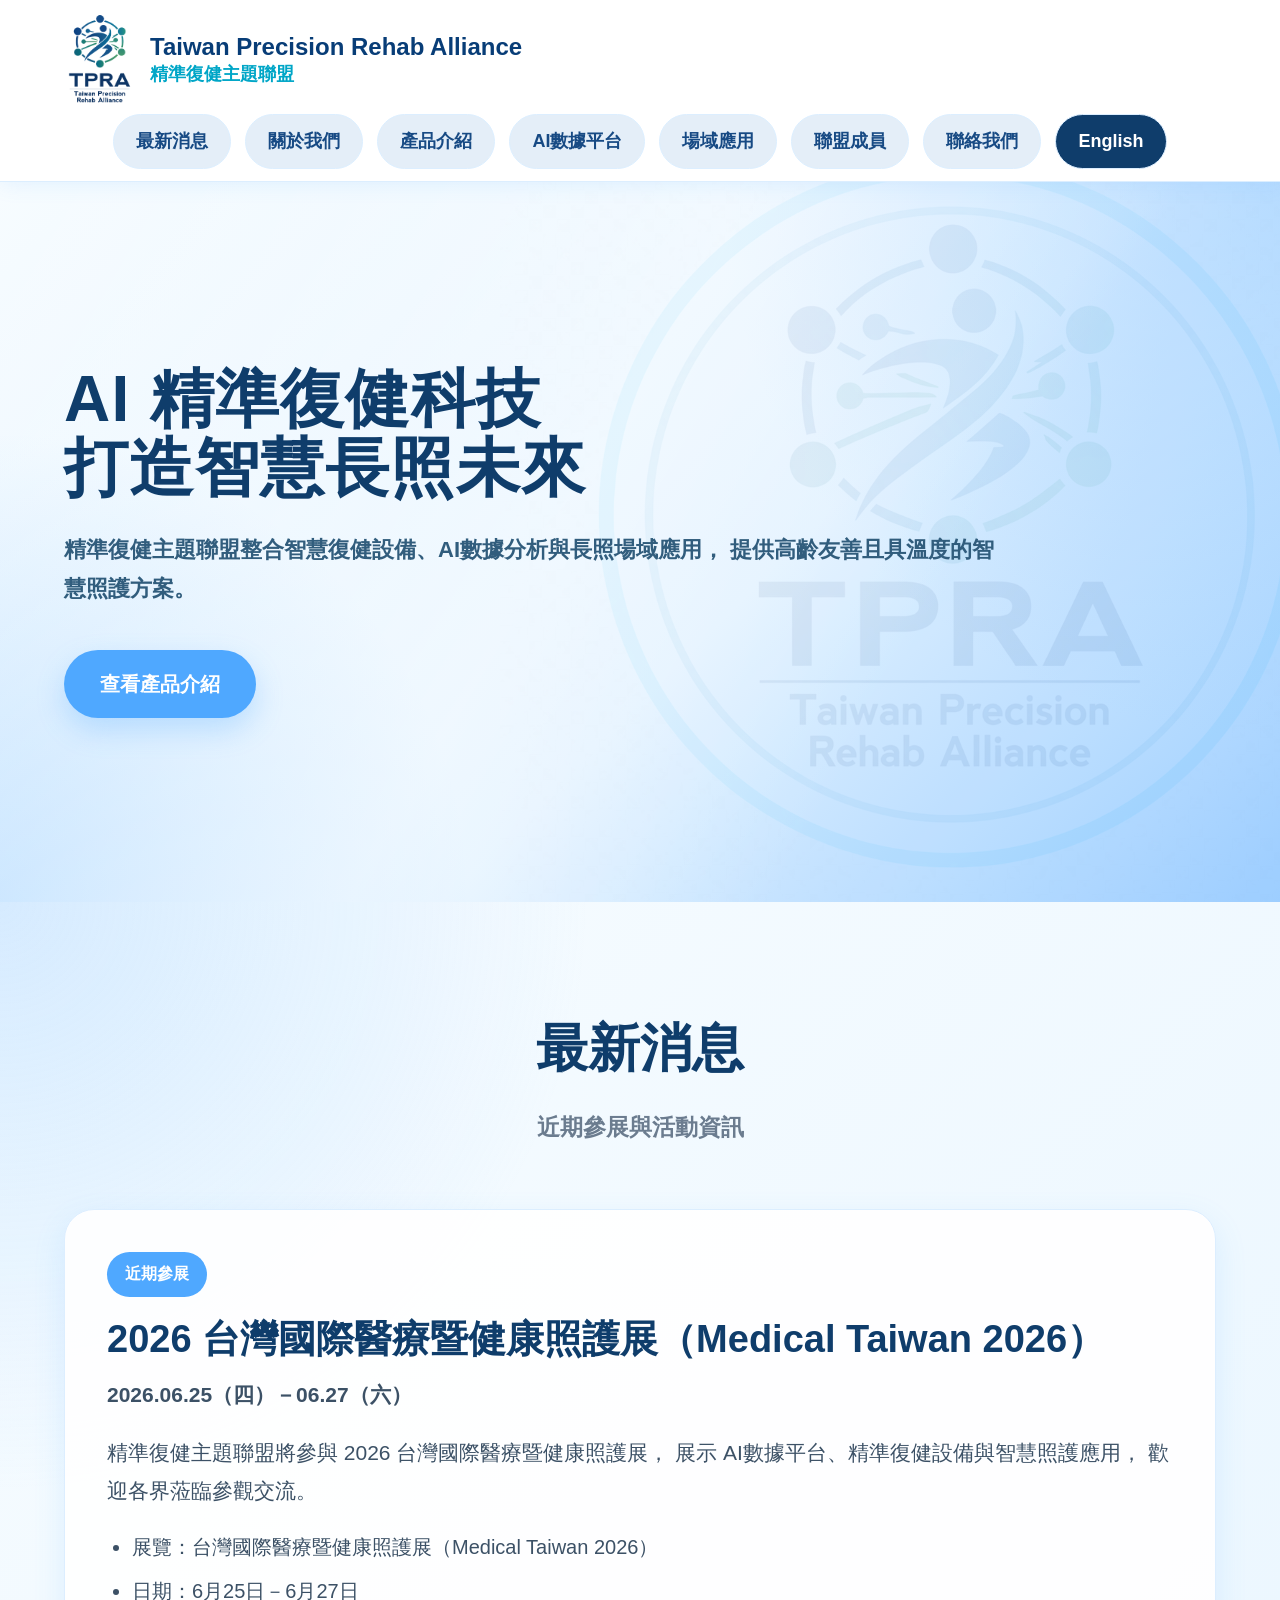
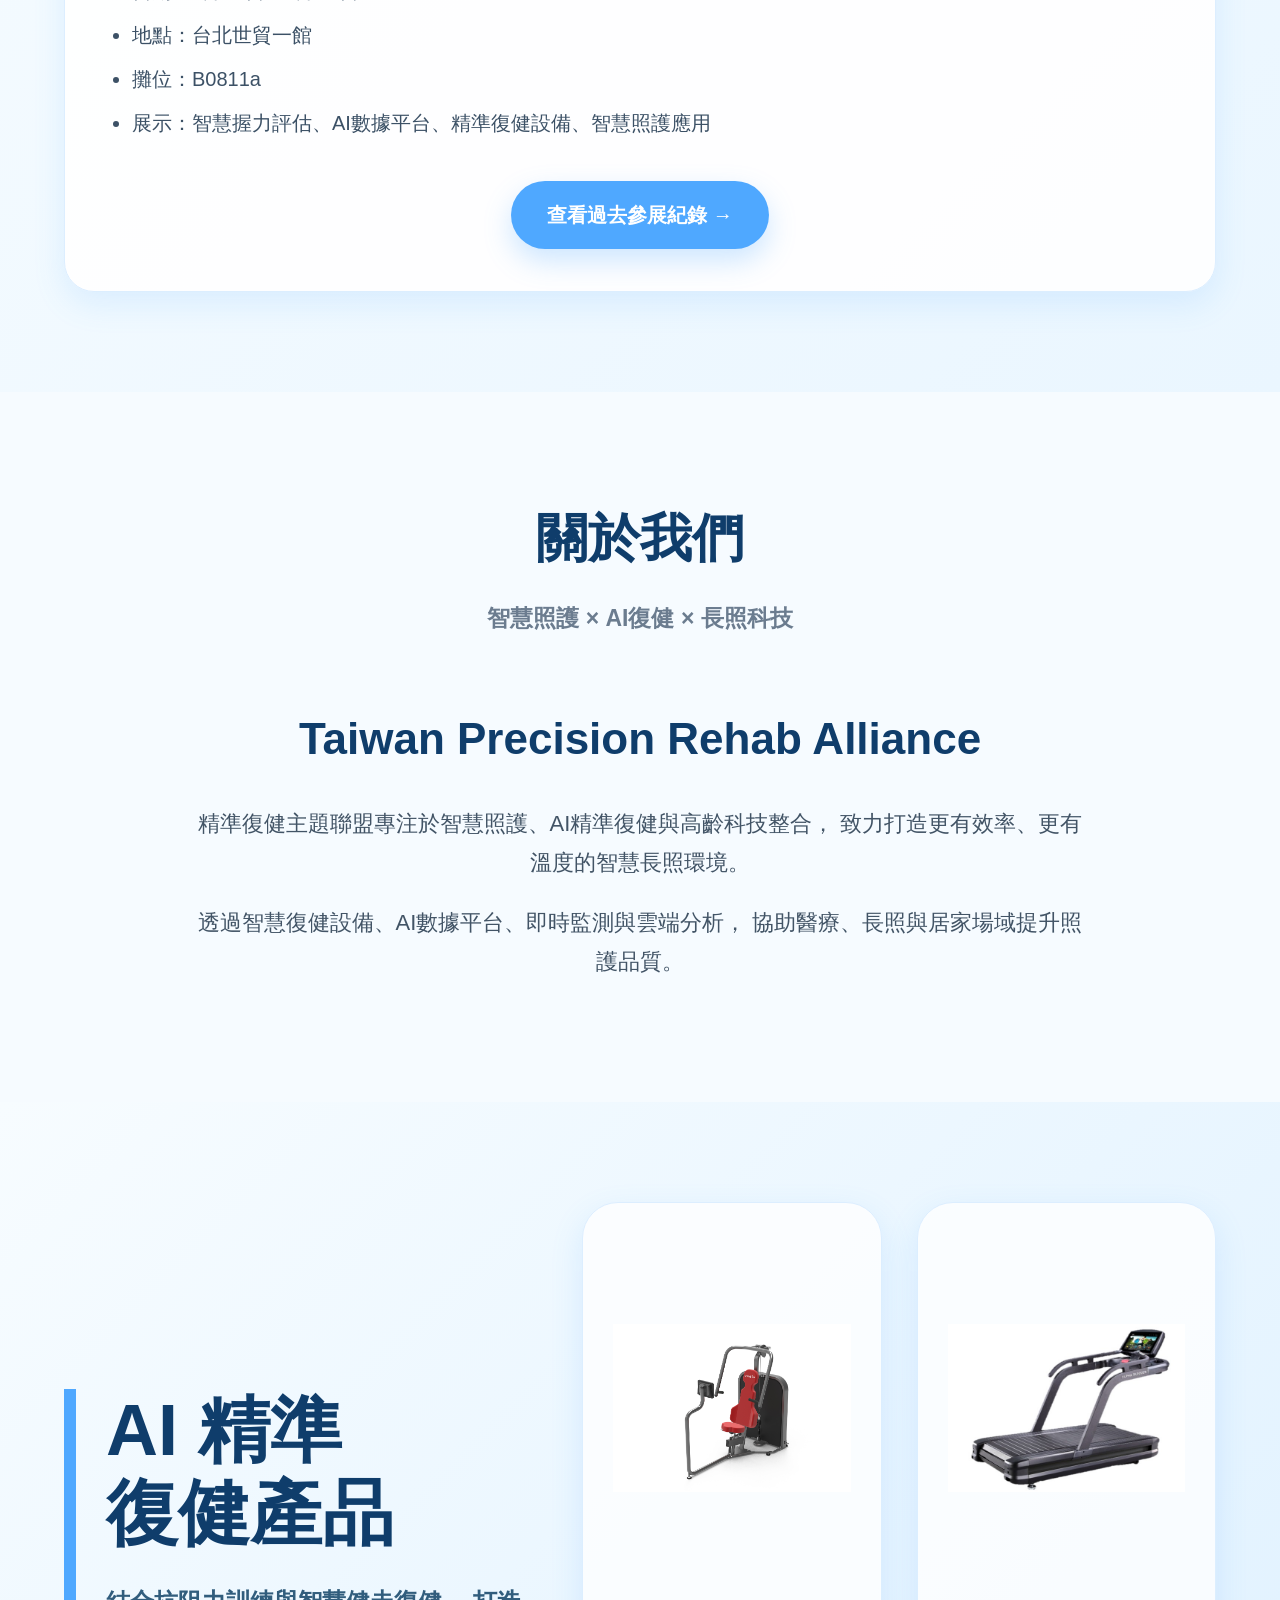
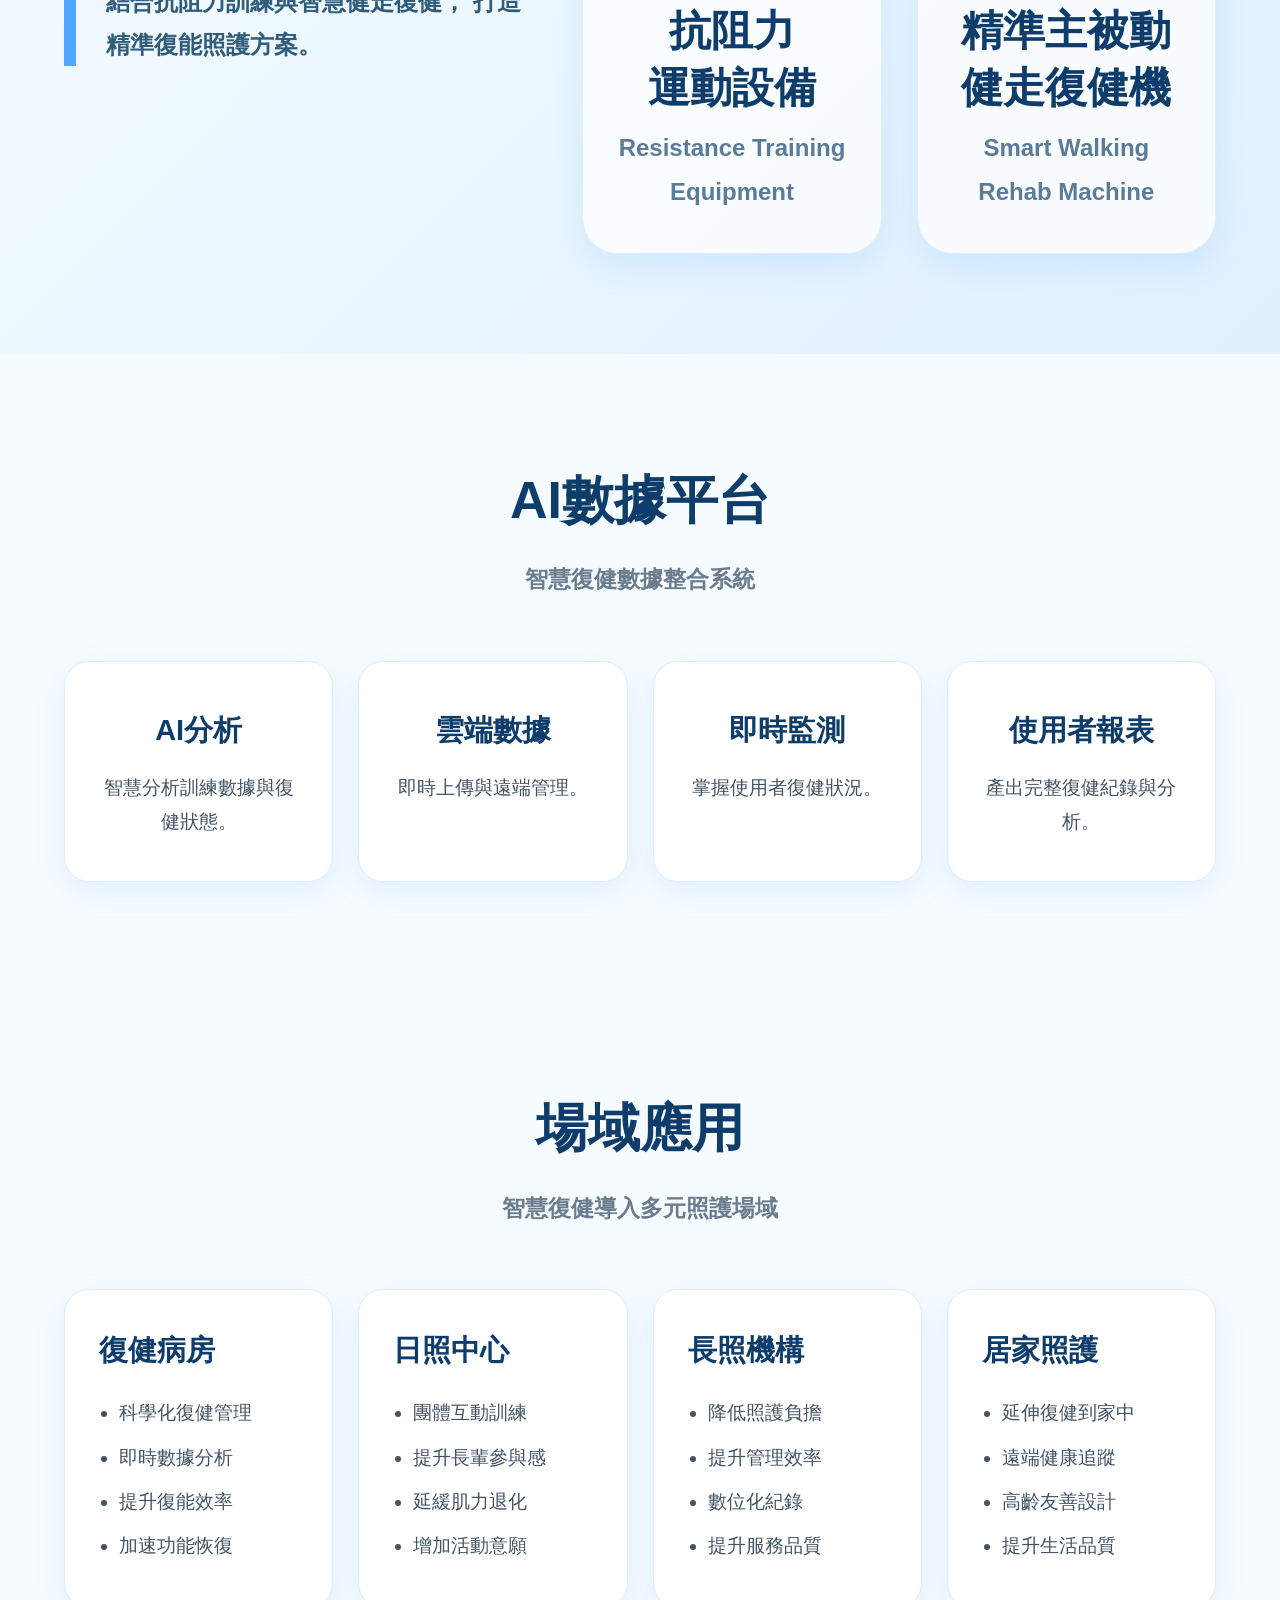
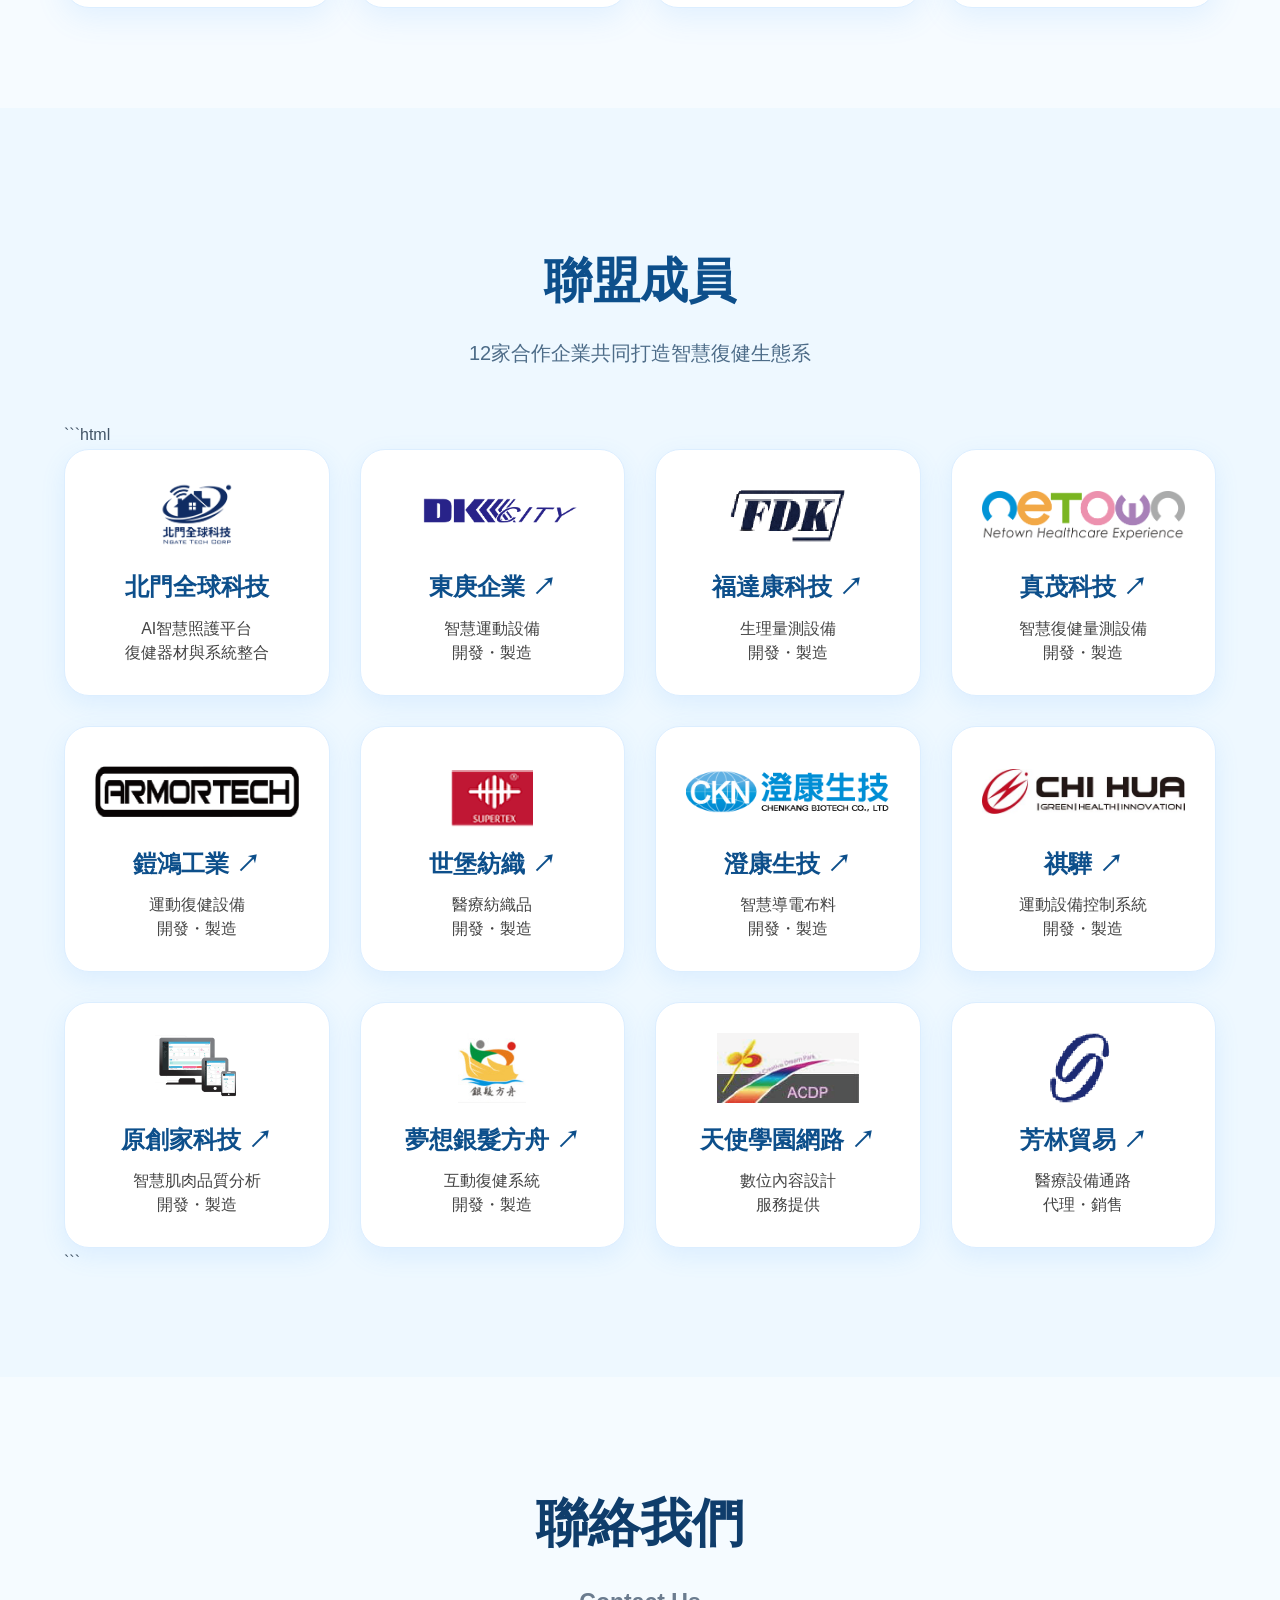
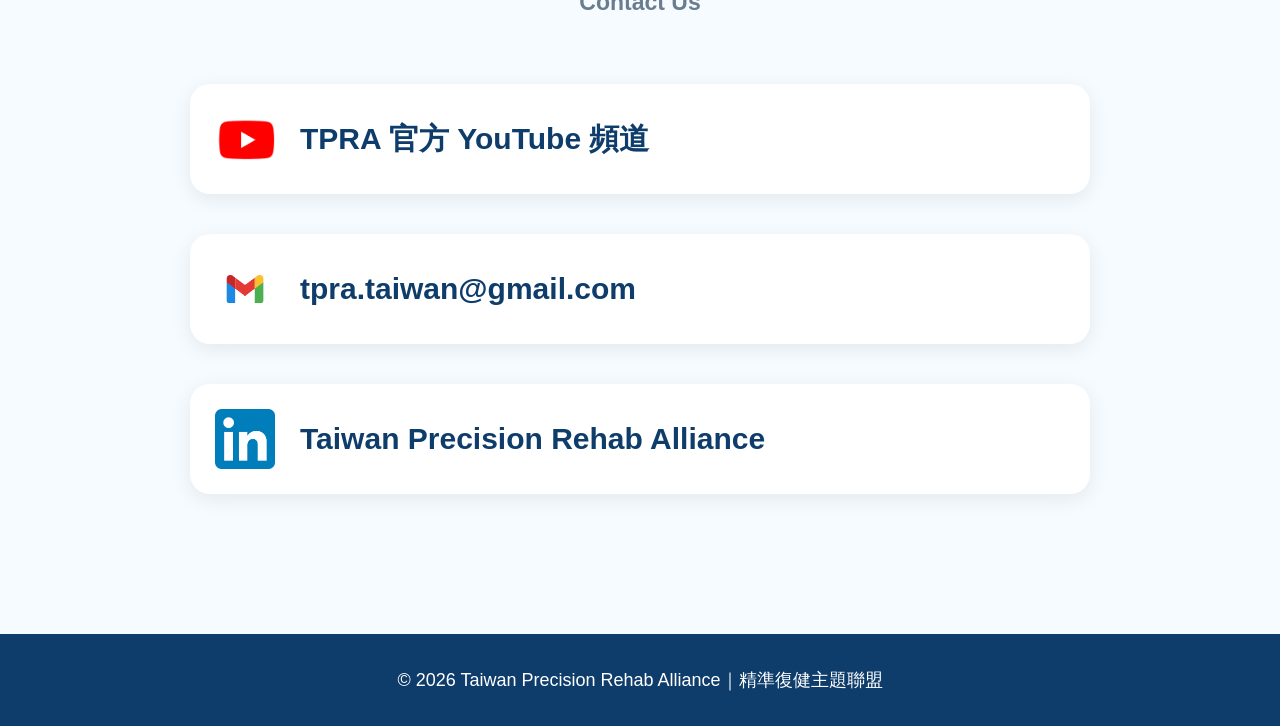
==== commit 391c2f06: "Update alliance member links and contact section" ====
--- a/index.html
+++ b/index.html
@@ -249,6 +249,7 @@
       <h2>聯盟成員</h2>
       <p>12家合作企業共同打造智慧復健生態系</p>
 
+      ```html
       <div class="partner-grid">
 
         <div class="partner-card">
@@ -257,73 +258,84 @@
           <p>AI智慧照護平台<br>復健器材與系統整合</p>
         </div>
 
-        <div class="partner-card">
+        <a href="https://www.dkcity.com" target="_blank" class="partner-card">
           <img src="images/partner-dkcity.png" alt="東庚企業">
-          <h4>東庚企業</h4>
+          <h4>東庚企業 ↗</h4>
           <p>智慧運動設備<br>開發・製造</p>
-        </div>
-
-        <div class="partner-card">
+        </a>
+
+        <a href="https://www.facebook.com/p/%E7%A6%8F%E9%81%94%E5%BA%B7%E7%A7%91%E6%8A%80%E6%9C%89%E9%99%90%E5%85%AC%E5%8F%B8-100057205220270/?locale=zh_TW"
+          target="_blank" class="partner-card">
           <img src="images/partner-fdk.png" alt="福達康科技">
-          <h4>福達康科技</h4>
+          <h4>福達康科技 ↗</h4>
           <p>生理量測設備<br>開發・製造</p>
-        </div>
-
-        <div class="partner-card">
+        </a>
+
+        <a href="https://netown.tw" target="_blank" class="partner-card">
           <img src="images/partner-netown.png" alt="真茂科技">
-          <h4>真茂科技</h4>
+          <h4>真茂科技 ↗</h4>
           <p>智慧復健量測設備<br>開發・製造</p>
-        </div>
-
-        <div class="partner-card">
+        </a>
+
+        <a href="https://www.sports.org.tw/c/member_1.asp?m_table=1&sour=search&m_id=100"
+          target="_blank" class="partner-card">
           <img src="images/partner-armortech.png" alt="鎧鴻工業">
-          <h4>鎧鴻工業</h4>
+          <h4>鎧鴻工業 ↗</h4>
           <p>運動復健設備<br>開發・製造</p>
-        </div>
-
-        <div class="partner-card">
+        </a>
+
+        <a href="https://www.supertextile.com/zh-tw/"
+          target="_blank" class="partner-card">
           <img src="images/partner-supertex.png" alt="世堡紡織">
-          <h4>世堡紡織</h4>
+          <h4>世堡紡織 ↗</h4>
           <p>醫療紡織品<br>開發・製造</p>
-        </div>
-
-        <div class="partner-card">
+        </a>
+
+        <a href="https://tn99.com.tw/product_list.php"
+          target="_blank" class="partner-card">
           <img src="images/partner-ckn.png" alt="澄康生技">
-          <h4>澄康生技</h4>
+          <h4>澄康生技 ↗</h4>
           <p>智慧導電布料<br>開發・製造</p>
-        </div>
-
-        <div class="partner-card">
+        </a>
+
+        <a href="https://www.southbiz.com.tw/TWtrader/more?id=7cbcba03c6844fb8a45b2282aa2e427b"
+          target="_blank" class="partner-card">
           <img src="images/partner-chihua.png" alt="祺驊">
-          <h4>祺驊</h4>
+          <h4>祺驊 ↗</h4>
           <p>運動設備控制系統<br>開發・製造</p>
-        </div>
-
-        <div class="partner-card">
+        </a>
+
+        <a href="https://twincn.com/item.aspx?no=27337914"
+          target="_blank" class="partner-card">
           <img src="images/partner-originalhome.png" alt="原創家科技">
-          <h4>原創家科技</h4>
+          <h4>原創家科技 ↗</h4>
           <p>智慧肌肉品質分析<br>開發・製造</p>
-        </div>
-
-        <div class="partner-card">
+        </a>
+
+        <a href="https://www.elderly-ark.com/"
+          target="_blank" class="partner-card">
           <img src="images/partner-dream.png" alt="夢想銀髮方舟">
-          <h4>夢想銀髮方舟</h4>
+          <h4>夢想銀髮方舟 ↗</h4>
           <p>互動復健系統<br>開發・製造</p>
-        </div>
-
-        <div class="partner-card">
+        </a>
+
+        <a href="https://info.technews.tw/company/70489480-%E5%A4%A9%E4%BD%BF%E5%AD%B8%E5%9C%92%E7%B6%B2%E8%B7%AF%E8%82%A1%E4%BB%BD%E6%9C%89%E9%99%90%E5%85%AC%E5%8F%B8"
+          target="_blank" class="partner-card">
           <img src="images/partner-acdp.png" alt="天使學園網路">
-          <h4>天使學園網路</h4>
+          <h4>天使學園網路 ↗</h4>
           <p>數位內容設計<br>服務提供</p>
-        </div>
-
-        <div class="partner-card">
+        </a>
+
+        <a href="https://sansome.com.tw/"
+          target="_blank" class="partner-card">
           <img src="images/partner-fanglin.png" alt="芳林貿易">
-          <h4>芳林貿易</h4>
+          <h4>芳林貿易 ↗</h4>
           <p>醫療設備通路<br>代理・銷售</p>
-        </div>
-
-      </div>
+        </a>
+
+      </div>
+      ```
+
 
     </div>
 
@@ -340,6 +352,16 @@
     </div>
 
     <div class="contact-social">
+      <div class="contact-item">
+        <img src="images/icon-youtube.png" alt="YouTube">
+
+        <a href="https://www.youtube.com/@tpra-tw"
+          target="_blank">
+
+          TPRA 官方 YouTube 頻道
+
+        </a>
+      </div>
 
       <div class="contact-item">
         <img src="images/icon-mail.png" alt="Email">
--- a/style.css
+++ b/style.css
@@ -752,8 +752,33 @@
 
 @media(max-width:768px){
 
+  .navbar{
+    display:flex;
+    flex-direction:column;
+    align-items:flex-start;
+    gap:14px;
+    min-height:auto;
+  }
+
   nav{
+    display:flex;
+    width:100%;
+    overflow-x:auto;
+    justify-content:flex-start;
+    gap:10px;
+    flex-wrap:nowrap;
+    padding-bottom:8px;
+  }
+
+  nav::-webkit-scrollbar{
     display:none;
+  }
+
+  nav a{
+    flex:0 0 auto;
+    white-space:nowrap;
+    font-size:15px;
+    padding:9px 18px;
   }
 
   .logo-img{
@@ -761,12 +786,12 @@
   }
 
   .logo-text{
-    font-size:15px;
-  }
-
-  .logo-text span{
-    font-size:16px;
-  }
+  font-size:15px;
+}
+
+.logo-text span{
+  font-size:16px;
+}
 
   .hero{
     min-height:560px;
@@ -928,4 +953,14 @@
   line-height:1.7;
   max-width:820px;
   font-weight:600;
-}+}
+
+.partner-card{
+    text-decoration:none;
+    color:inherit;
+}
+
+.partner-card:hover{
+    transform:translateY(-5px);
+    box-shadow:0 10px 25px rgba(0,0,0,.15);
+}
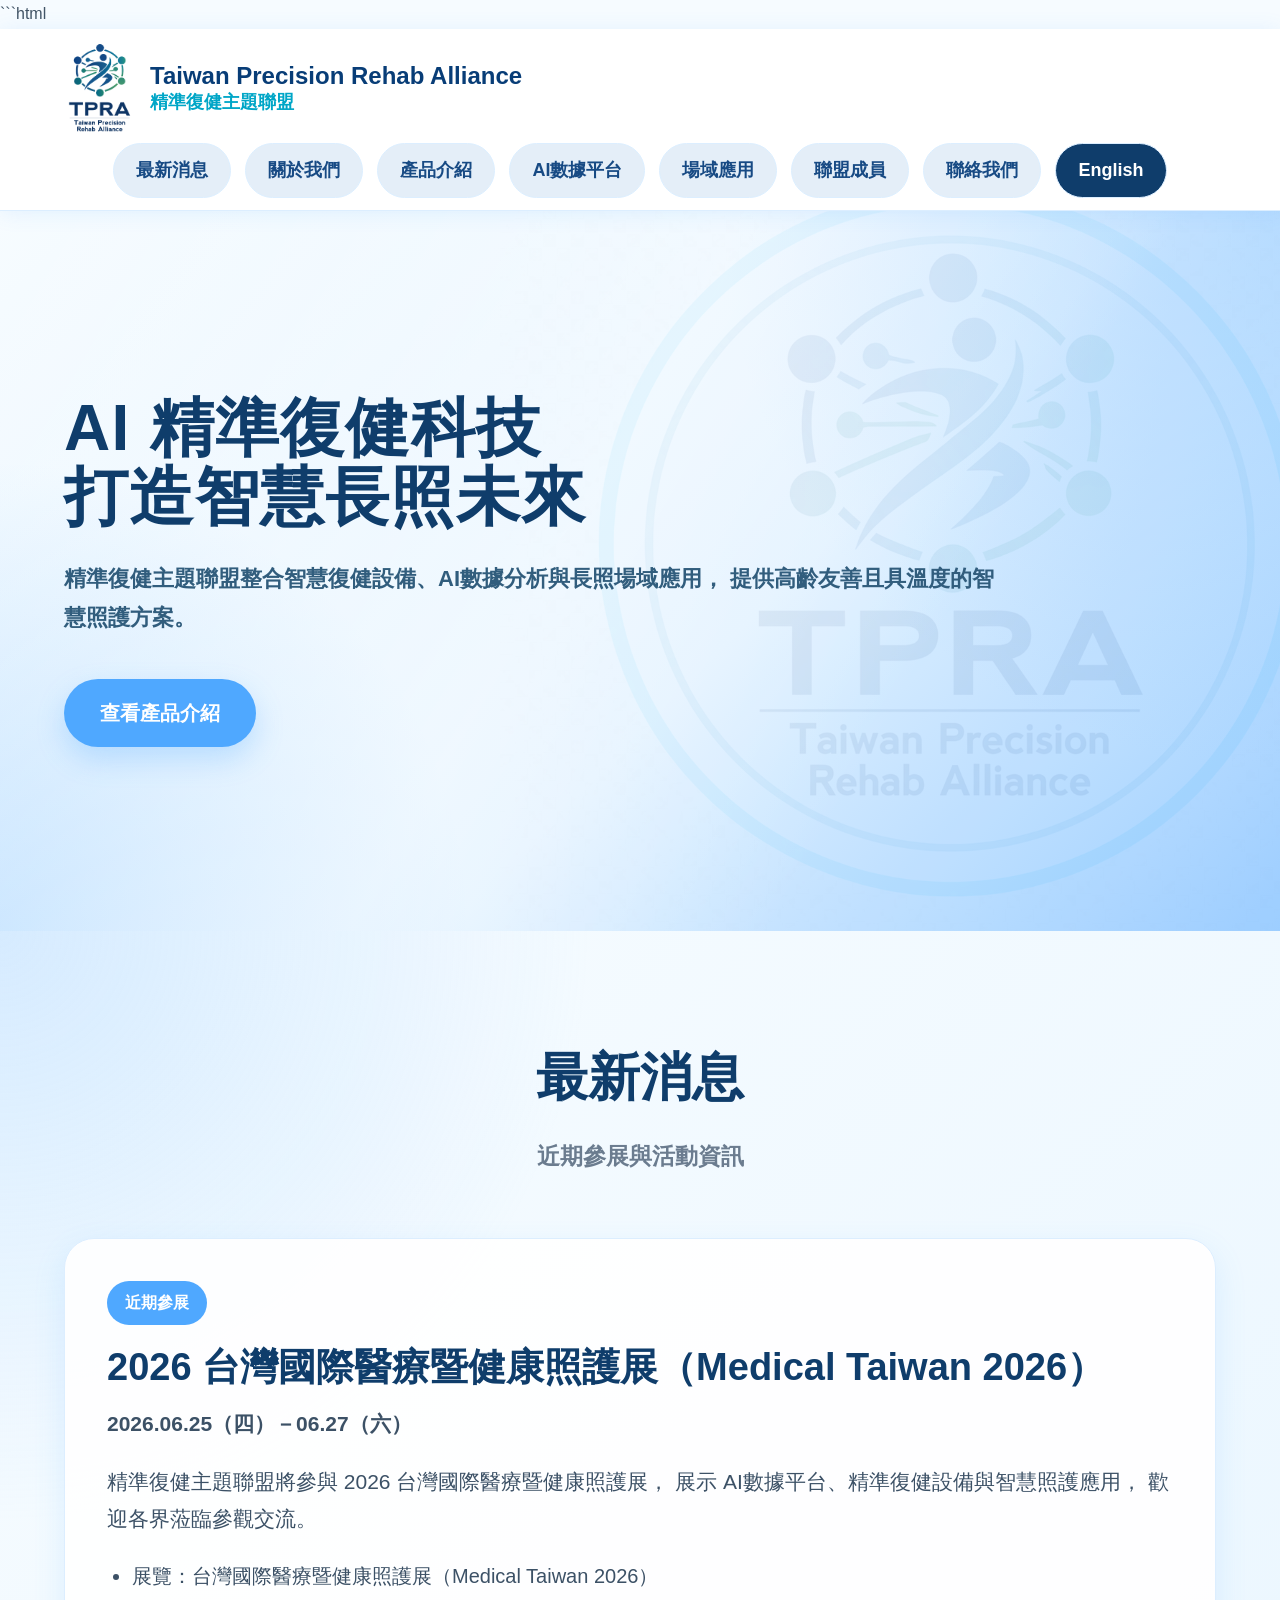
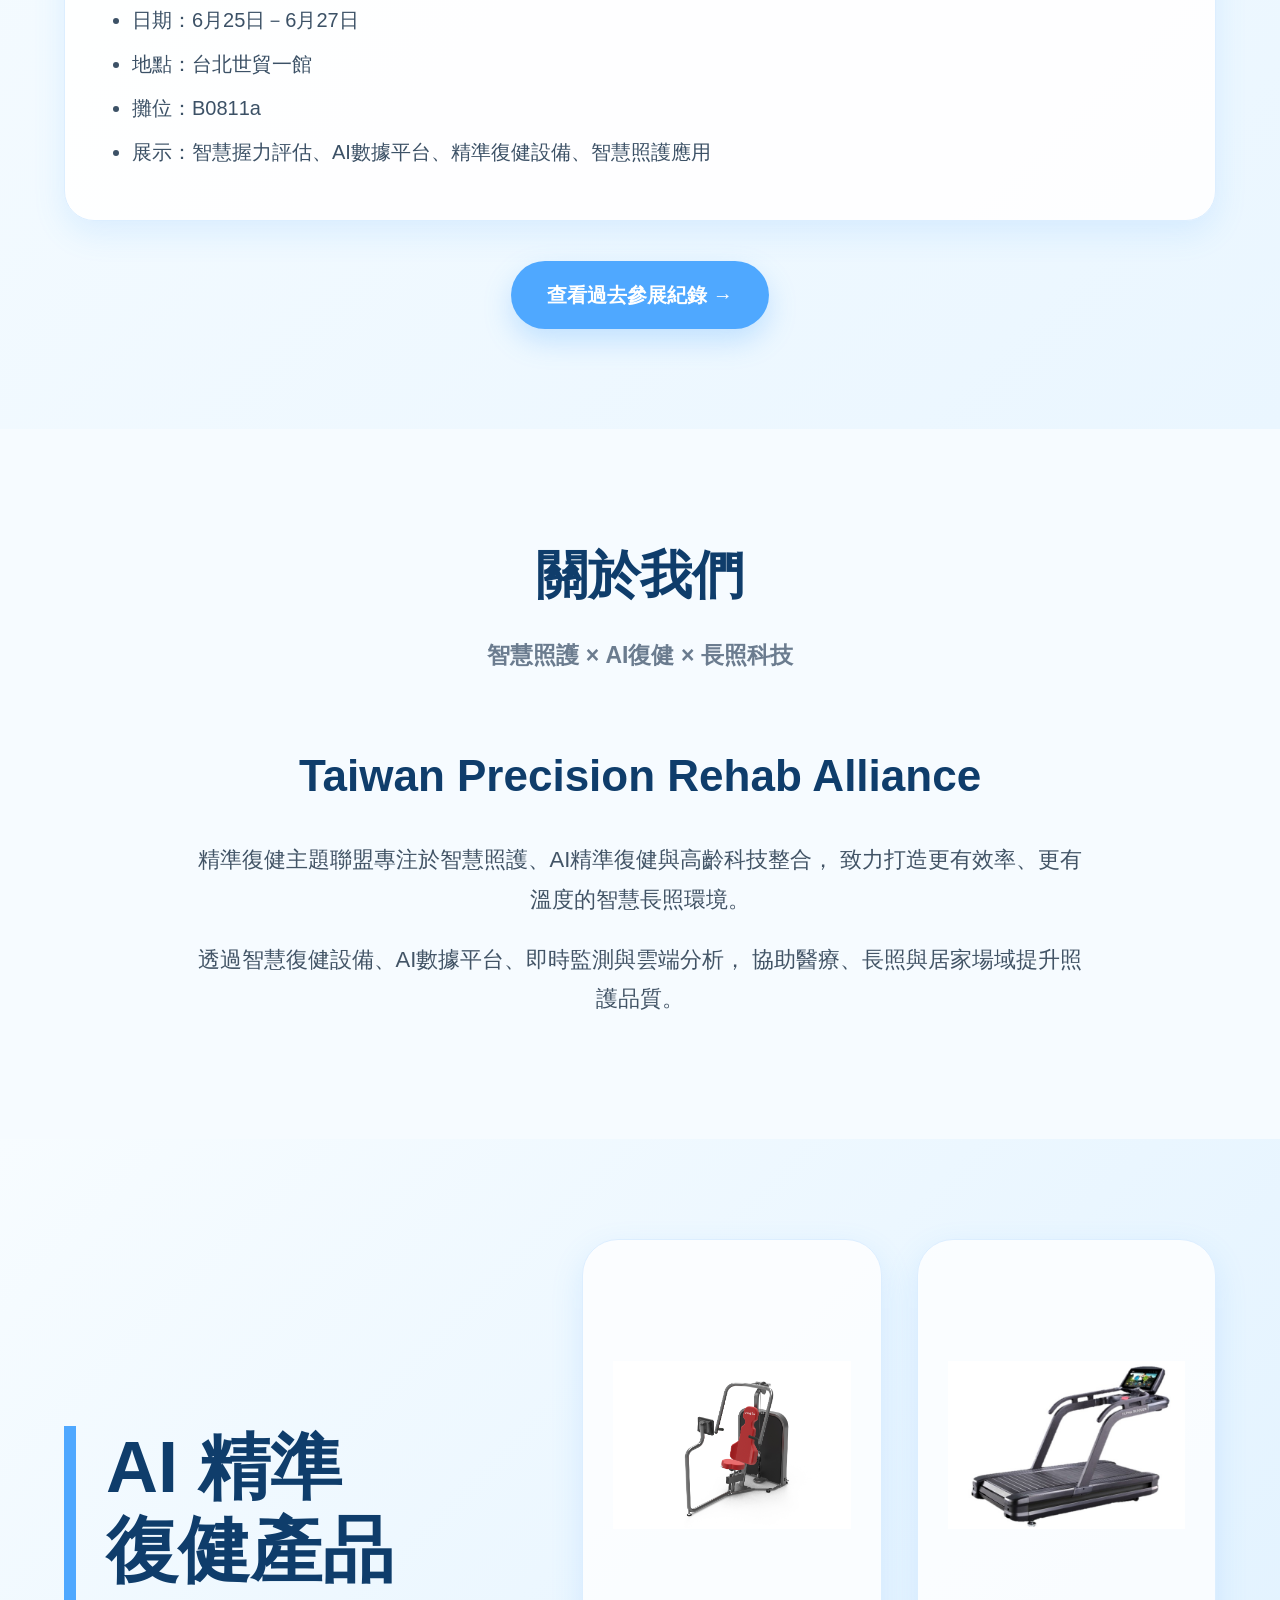
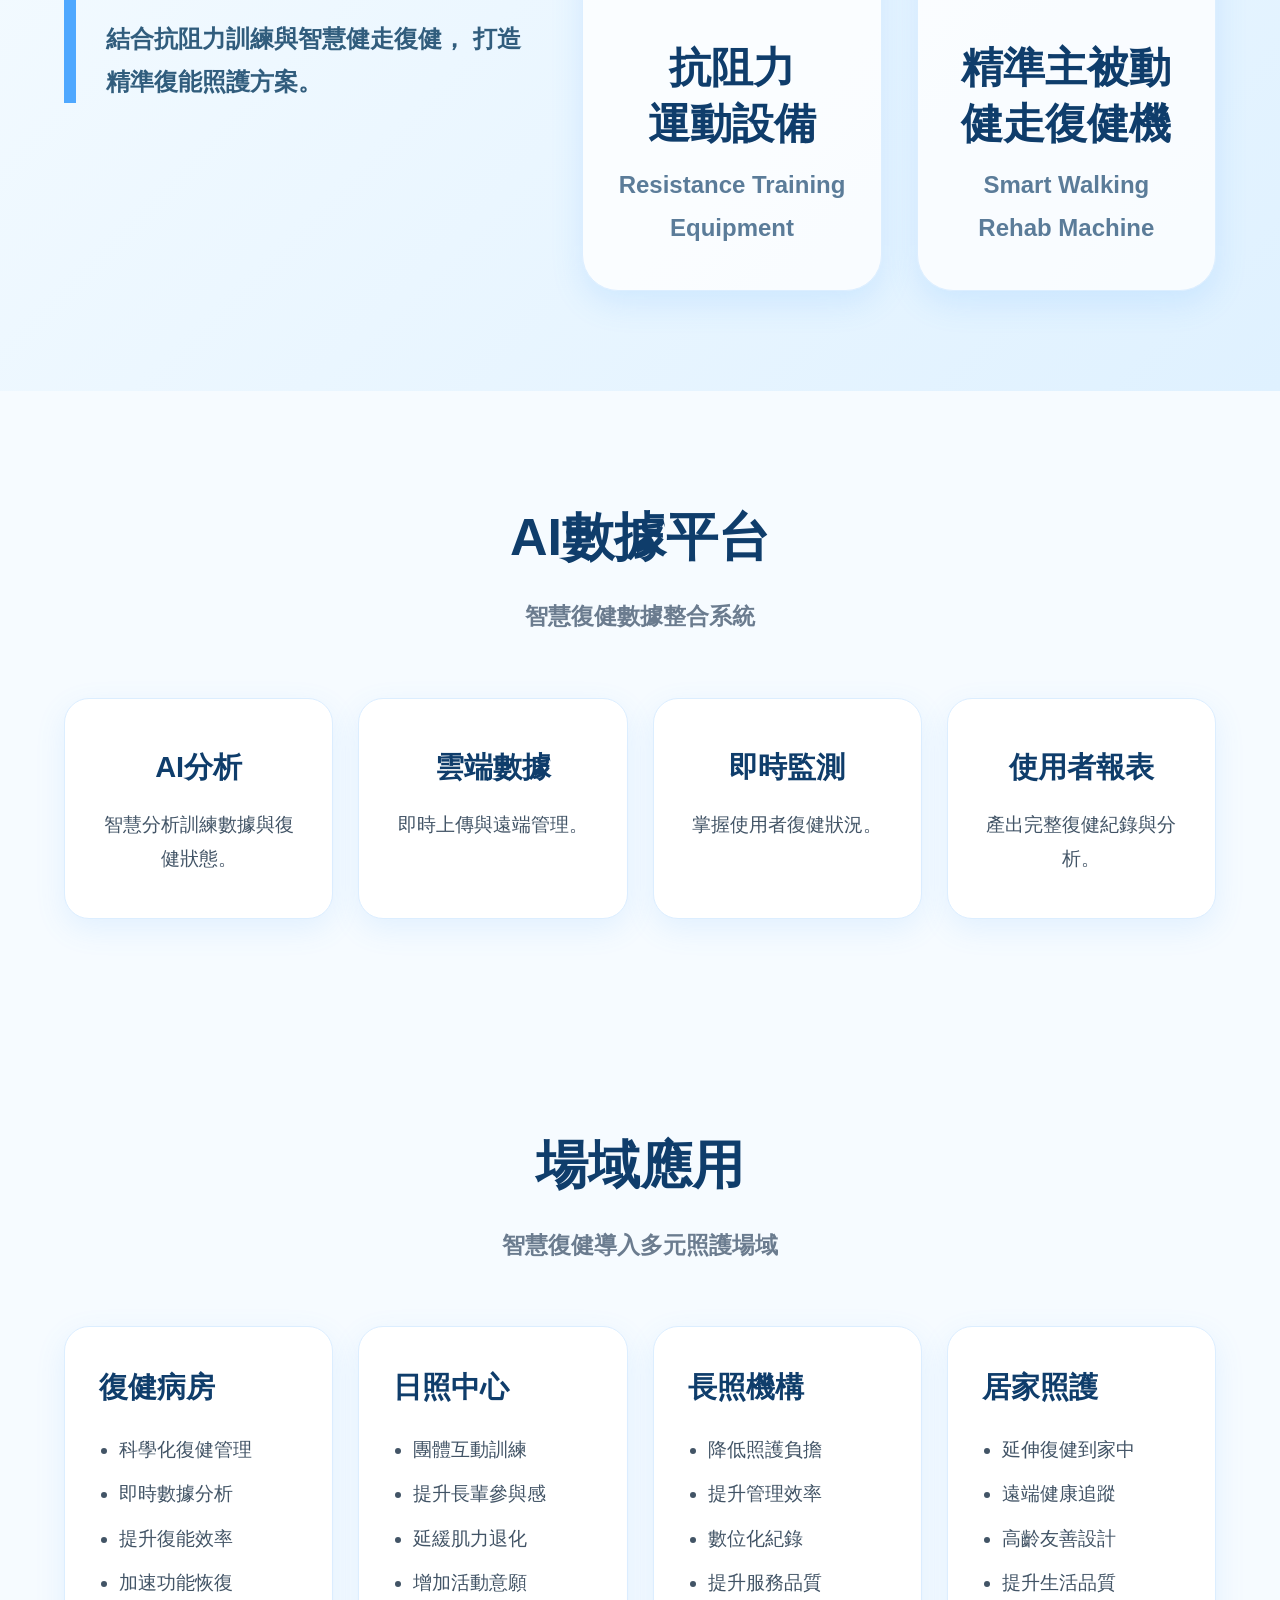
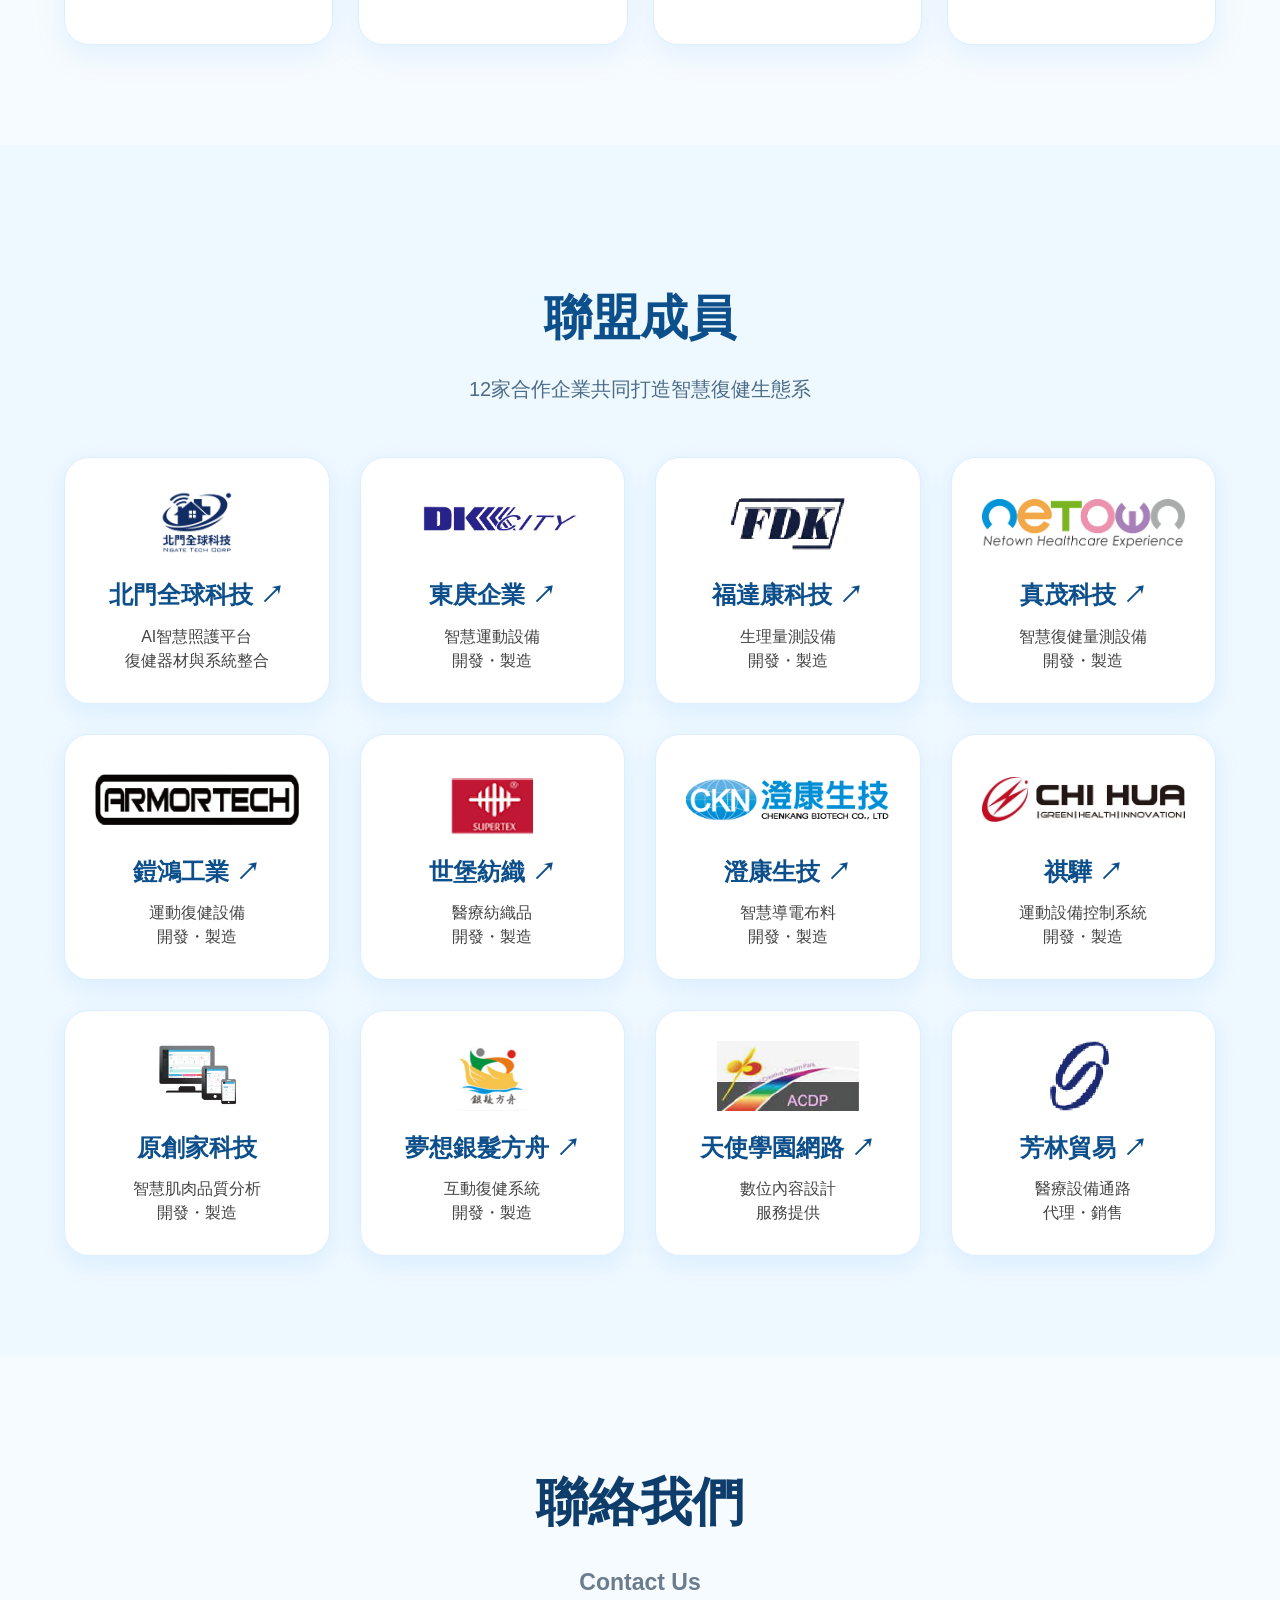
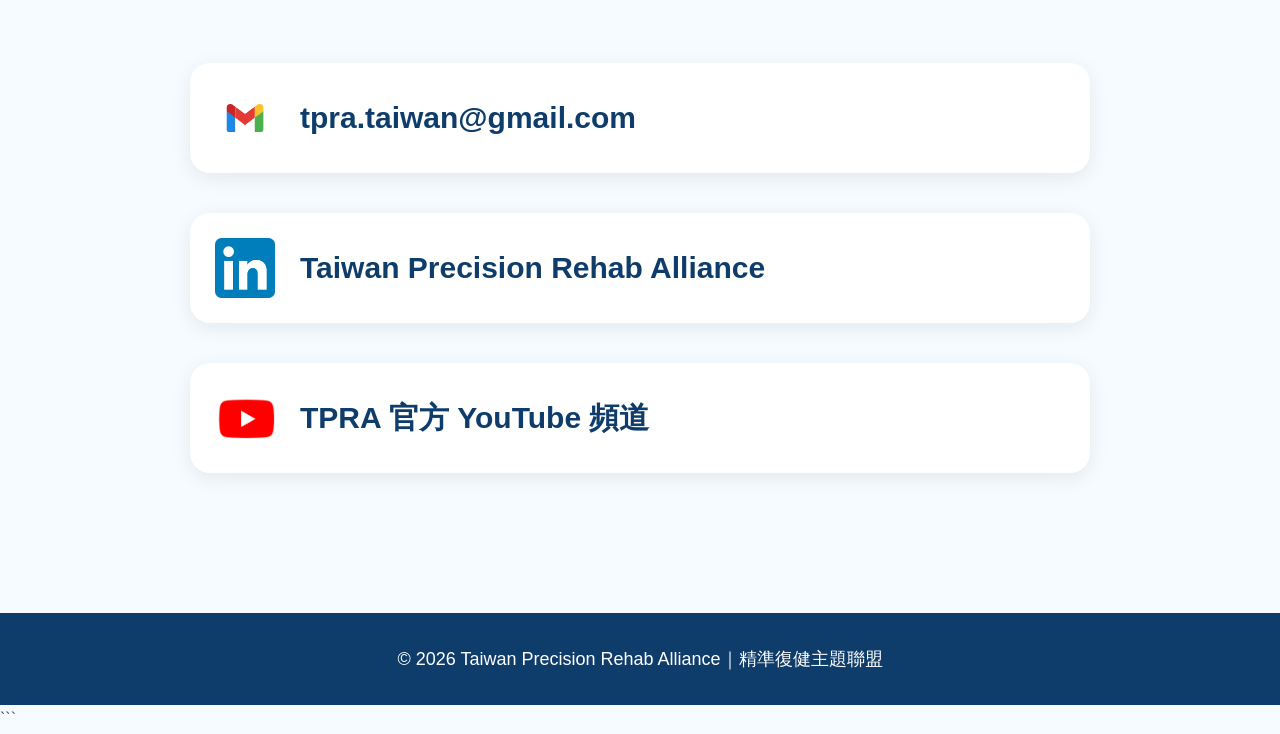
==== commit b031d94c: "Update Chinese and English alliance member links" ====
--- a/index.html
+++ b/index.html
@@ -1,3 +1,4 @@
+```html
 <!DOCTYPE html>
 <html lang="zh-Hant">
 <head>
@@ -83,6 +84,7 @@
         <li>攤位：B0811a</li>
         <li>展示：智慧握力評估、AI數據平台、精準復健設備、智慧照護應用</li>
       </ul>
+    </div>
 
     <div class="news-more">
       <a href="past-news.html" class="btn">
@@ -249,93 +251,150 @@
       <h2>聯盟成員</h2>
       <p>12家合作企業共同打造智慧復健生態系</p>
 
-      ```html
       <div class="partner-grid">
 
-        <div class="partner-card">
+        <a href="https://net.ucare.tw/"
+           target="_blank"
+           rel="noopener"
+           class="partner-card">
           <img src="images/partner-beimen.png" alt="北門全球科技">
-          <h4>北門全球科技</h4>
-          <p>AI智慧照護平台<br>復健器材與系統整合</p>
-        </div>
-
-        <a href="https://www.dkcity.com" target="_blank" class="partner-card">
+          <h4>北門全球科技 ↗</h4>
+          <p>
+            AI智慧照護平台<br>
+            復健器材與系統整合
+          </p>
+        </a>
+
+        <a href="https://www.dkcity.com"
+           target="_blank"
+           rel="noopener"
+           class="partner-card">
           <img src="images/partner-dkcity.png" alt="東庚企業">
           <h4>東庚企業 ↗</h4>
-          <p>智慧運動設備<br>開發・製造</p>
+          <p>
+            智慧運動設備<br>
+            開發・製造
+          </p>
         </a>
 
         <a href="https://www.facebook.com/p/%E7%A6%8F%E9%81%94%E5%BA%B7%E7%A7%91%E6%8A%80%E6%9C%89%E9%99%90%E5%85%AC%E5%8F%B8-100057205220270/?locale=zh_TW"
-          target="_blank" class="partner-card">
+           target="_blank"
+           rel="noopener"
+           class="partner-card">
           <img src="images/partner-fdk.png" alt="福達康科技">
           <h4>福達康科技 ↗</h4>
-          <p>生理量測設備<br>開發・製造</p>
-        </a>
-
-        <a href="https://netown.tw" target="_blank" class="partner-card">
+          <p>
+            生理量測設備<br>
+            開發・製造
+          </p>
+        </a>
+
+        <a href="https://netown.tw"
+           target="_blank"
+           rel="noopener"
+           class="partner-card">
           <img src="images/partner-netown.png" alt="真茂科技">
           <h4>真茂科技 ↗</h4>
-          <p>智慧復健量測設備<br>開發・製造</p>
-        </a>
-
-        <a href="https://www.sports.org.tw/c/member_1.asp?m_table=1&sour=search&m_id=100"
-          target="_blank" class="partner-card">
+          <p>
+            智慧復健量測設備<br>
+            開發・製造
+          </p>
+        </a>
+
+        <a href="https://armortech.co/"
+           target="_blank"
+           rel="noopener"
+           class="partner-card">
           <img src="images/partner-armortech.png" alt="鎧鴻工業">
           <h4>鎧鴻工業 ↗</h4>
-          <p>運動復健設備<br>開發・製造</p>
+          <p>
+            運動復健設備<br>
+            開發・製造
+          </p>
         </a>
 
         <a href="https://www.supertextile.com/zh-tw/"
-          target="_blank" class="partner-card">
+           target="_blank"
+           rel="noopener"
+           class="partner-card">
           <img src="images/partner-supertex.png" alt="世堡紡織">
           <h4>世堡紡織 ↗</h4>
-          <p>醫療紡織品<br>開發・製造</p>
+          <p>
+            醫療紡織品<br>
+            開發・製造
+          </p>
         </a>
 
         <a href="https://tn99.com.tw/product_list.php"
-          target="_blank" class="partner-card">
+           target="_blank"
+           rel="noopener"
+           class="partner-card">
           <img src="images/partner-ckn.png" alt="澄康生技">
           <h4>澄康生技 ↗</h4>
-          <p>智慧導電布料<br>開發・製造</p>
-        </a>
-
-        <a href="https://www.southbiz.com.tw/TWtrader/more?id=7cbcba03c6844fb8a45b2282aa2e427b"
-          target="_blank" class="partner-card">
+          <p>
+            智慧導電布料<br>
+            開發・製造
+          </p>
+        </a>
+
+        <a href="https://chihua.com.tw/"
+           target="_blank"
+           rel="noopener"
+           class="partner-card">
           <img src="images/partner-chihua.png" alt="祺驊">
           <h4>祺驊 ↗</h4>
-          <p>運動設備控制系統<br>開發・製造</p>
-        </a>
-
-        <a href="https://twincn.com/item.aspx?no=27337914"
-          target="_blank" class="partner-card">
+          <p>
+            運動設備控制系統<br>
+            開發・製造
+          </p>
+        </a>
+
+        <div class="partner-card">
           <img src="images/partner-originalhome.png" alt="原創家科技">
-          <h4>原創家科技 ↗</h4>
-          <p>智慧肌肉品質分析<br>開發・製造</p>
-        </a>
+          <h4>原創家科技</h4>
+          <p>
+            智慧肌肉品質分析<br>
+            開發・製造
+          </p>
+        </div>
 
         <a href="https://www.elderly-ark.com/"
-          target="_blank" class="partner-card">
+           target="_blank"
+           rel="noopener"
+           class="partner-card">
           <img src="images/partner-dream.png" alt="夢想銀髮方舟">
           <h4>夢想銀髮方舟 ↗</h4>
-          <p>互動復健系統<br>開發・製造</p>
-        </a>
-
-        <a href="https://info.technews.tw/company/70489480-%E5%A4%A9%E4%BD%BF%E5%AD%B8%E5%9C%92%E7%B6%B2%E8%B7%AF%E8%82%A1%E4%BB%BD%E6%9C%89%E9%99%90%E5%85%AC%E5%8F%B8"
-          target="_blank" class="partner-card">
+          <p>
+            互動復健系統<br>
+            開發・製造
+          </p>
+        </a>
+
+        <a href="https://www.facebook.com/acdp.tw/"
+           target="_blank"
+           rel="noopener"
+           class="partner-card">
           <img src="images/partner-acdp.png" alt="天使學園網路">
           <h4>天使學園網路 ↗</h4>
-          <p>數位內容設計<br>服務提供</p>
+          <p>
+            數位內容設計<br>
+            服務提供
+          </p>
         </a>
 
         <a href="https://sansome.com.tw/"
-          target="_blank" class="partner-card">
+           target="_blank"
+           rel="noopener"
+           class="partner-card">
           <img src="images/partner-fanglin.png" alt="芳林貿易">
           <h4>芳林貿易 ↗</h4>
-          <p>醫療設備通路<br>代理・銷售</p>
-        </a>
-
-      </div>
-      ```
-
+          <p>
+            醫療設備通路<br>
+            代理・銷售
+          </p>
+        </a>
+
+      </div>
 
     </div>
 
@@ -343,7 +402,6 @@
 </section>
 
 <section class="contact" id="contact">
-
   <div class="container">
 
     <div class="section-title">
@@ -352,16 +410,6 @@
     </div>
 
     <div class="contact-social">
-      <div class="contact-item">
-        <img src="images/icon-youtube.png" alt="YouTube">
-
-        <a href="https://www.youtube.com/@tpra-tw"
-          target="_blank">
-
-          TPRA 官方 YouTube 頻道
-
-        </a>
-      </div>
 
       <div class="contact-item">
         <img src="images/icon-mail.png" alt="Email">
@@ -372,15 +420,25 @@
 
       <div class="contact-item">
         <img src="images/icon-linkedin.png" alt="LinkedIn">
-        <a href="https://www.linkedin.com/company/tpra-tw/" target="_blank">
+        <a href="https://www.linkedin.com/company/tpra-tw/"
+           target="_blank"
+           rel="noopener">
           Taiwan Precision Rehab Alliance
         </a>
       </div>
 
-    </div>
-
-  </div>
-
+      <div class="contact-item">
+        <img src="images/icon-youtube.png" alt="YouTube">
+        <a href="https://www.youtube.com/@tpra-tw"
+           target="_blank"
+           rel="noopener">
+          TPRA 官方 YouTube 頻道
+        </a>
+      </div>
+
+    </div>
+
+  </div>
 </section>
 
 <footer>
@@ -388,4 +446,5 @@
 </footer>
 
 </body>
-</html>+</html>
+```
--- a/style.css
+++ b/style.css
@@ -964,3 +964,12 @@
     transform:translateY(-5px);
     box-shadow:0 10px 25px rgba(0,0,0,.15);
 }
+.partner-card{
+    text-decoration: none;
+    color: inherit;
+}
+
+.partner-card:hover{
+    transform: translateY(-5px);
+    box-shadow: 0 10px 25px rgba(0,0,0,0.15);
+}
